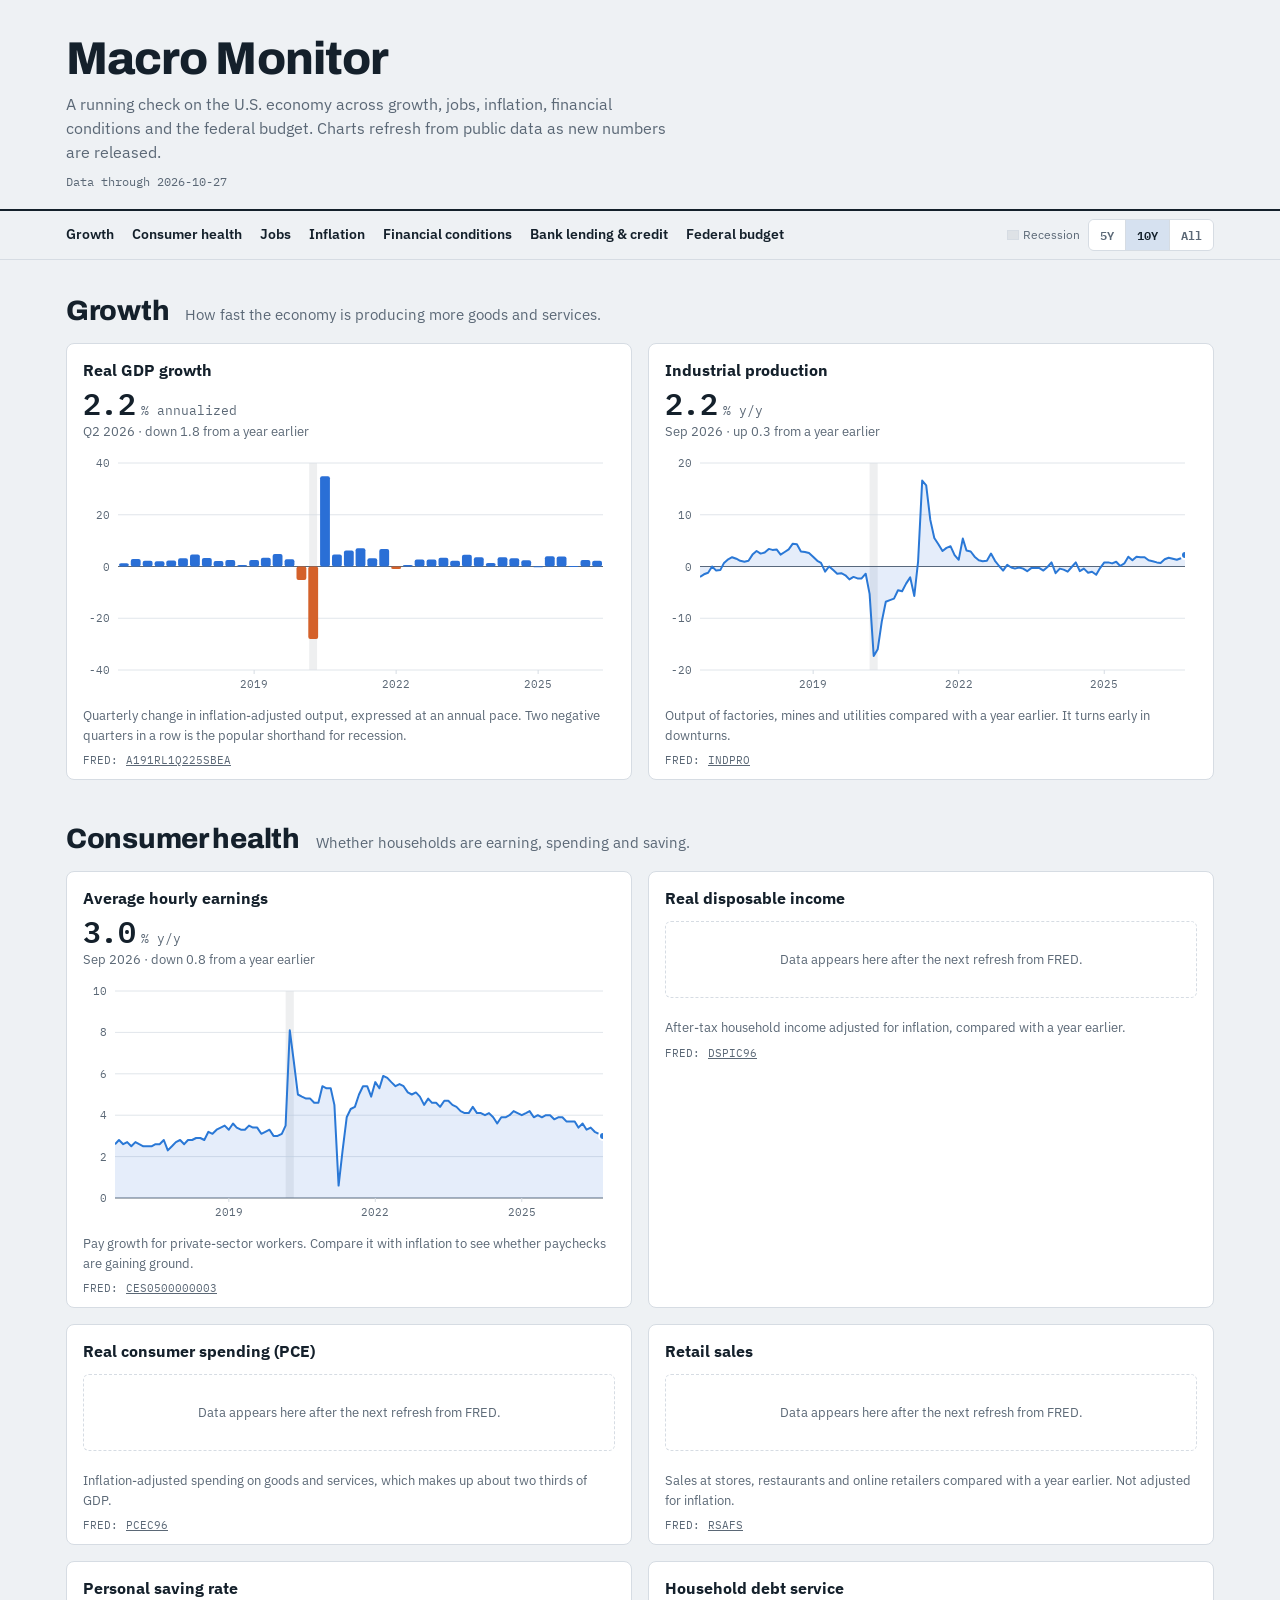
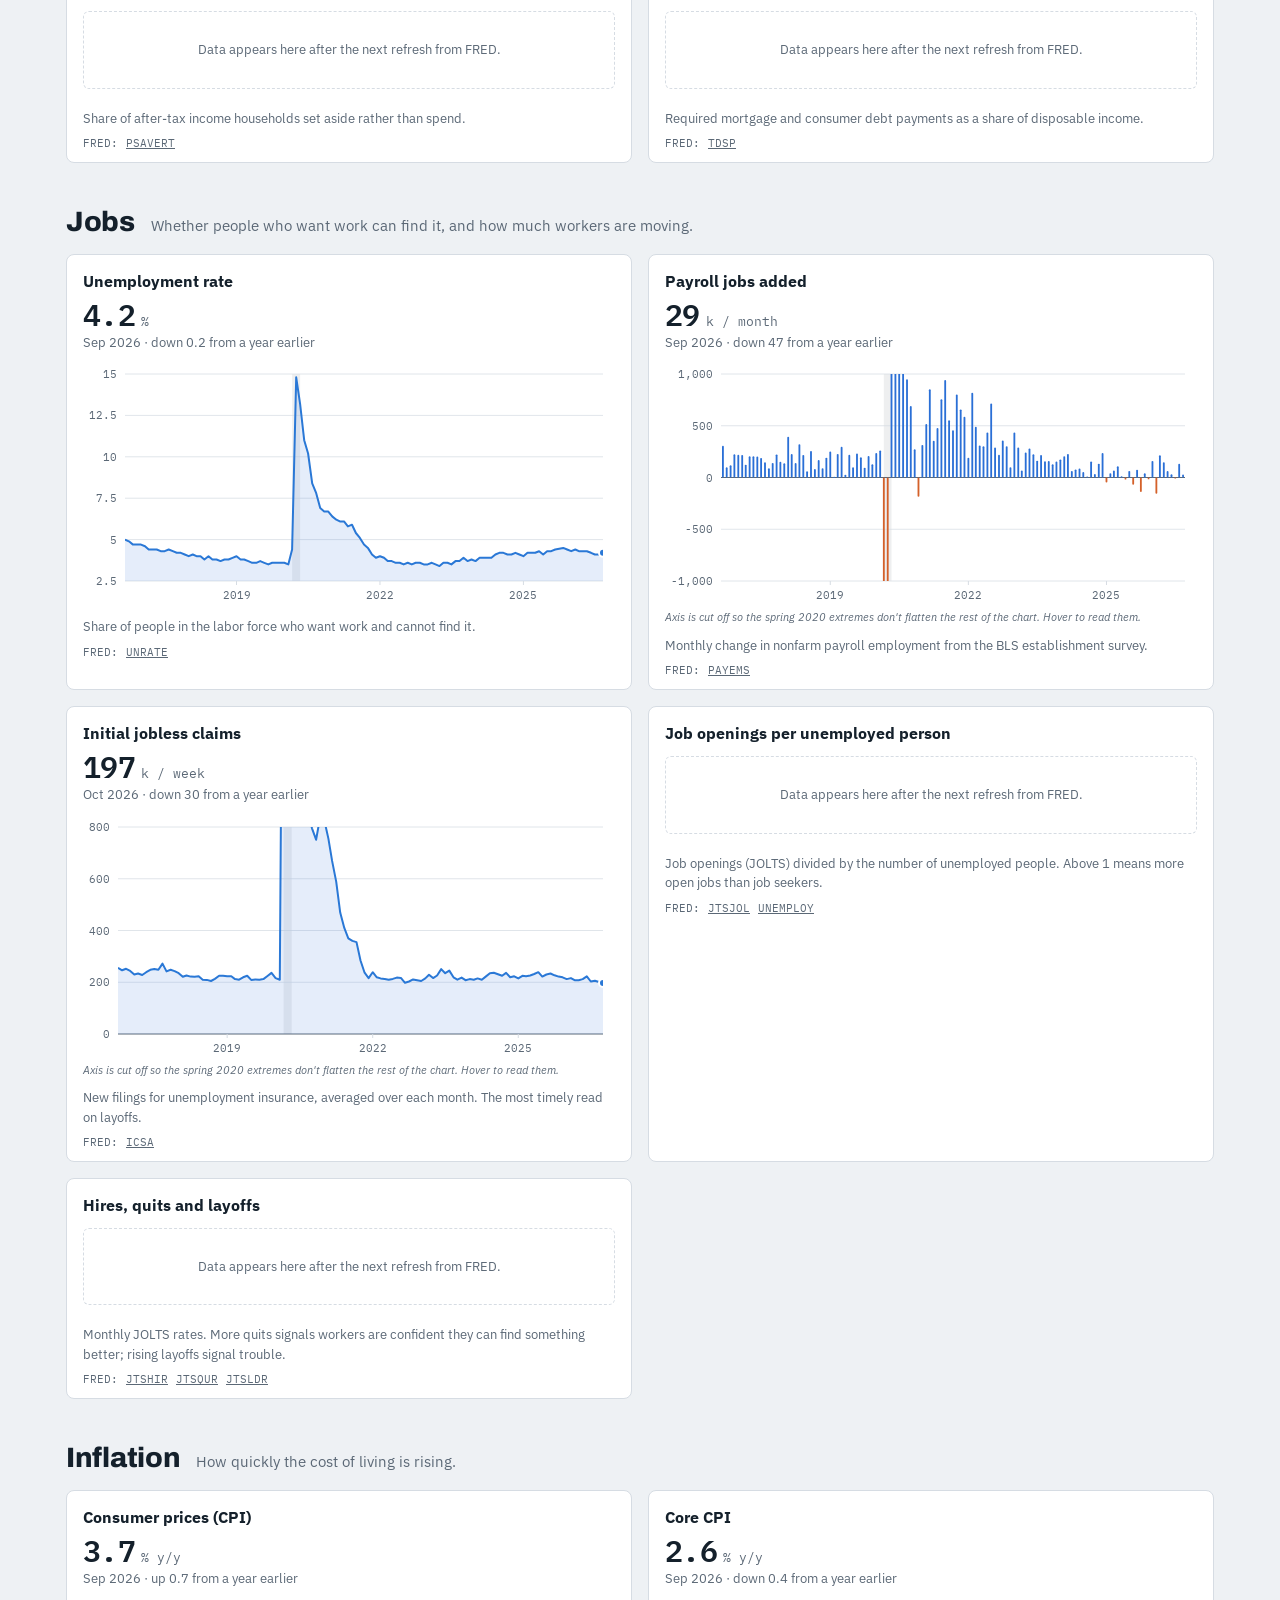
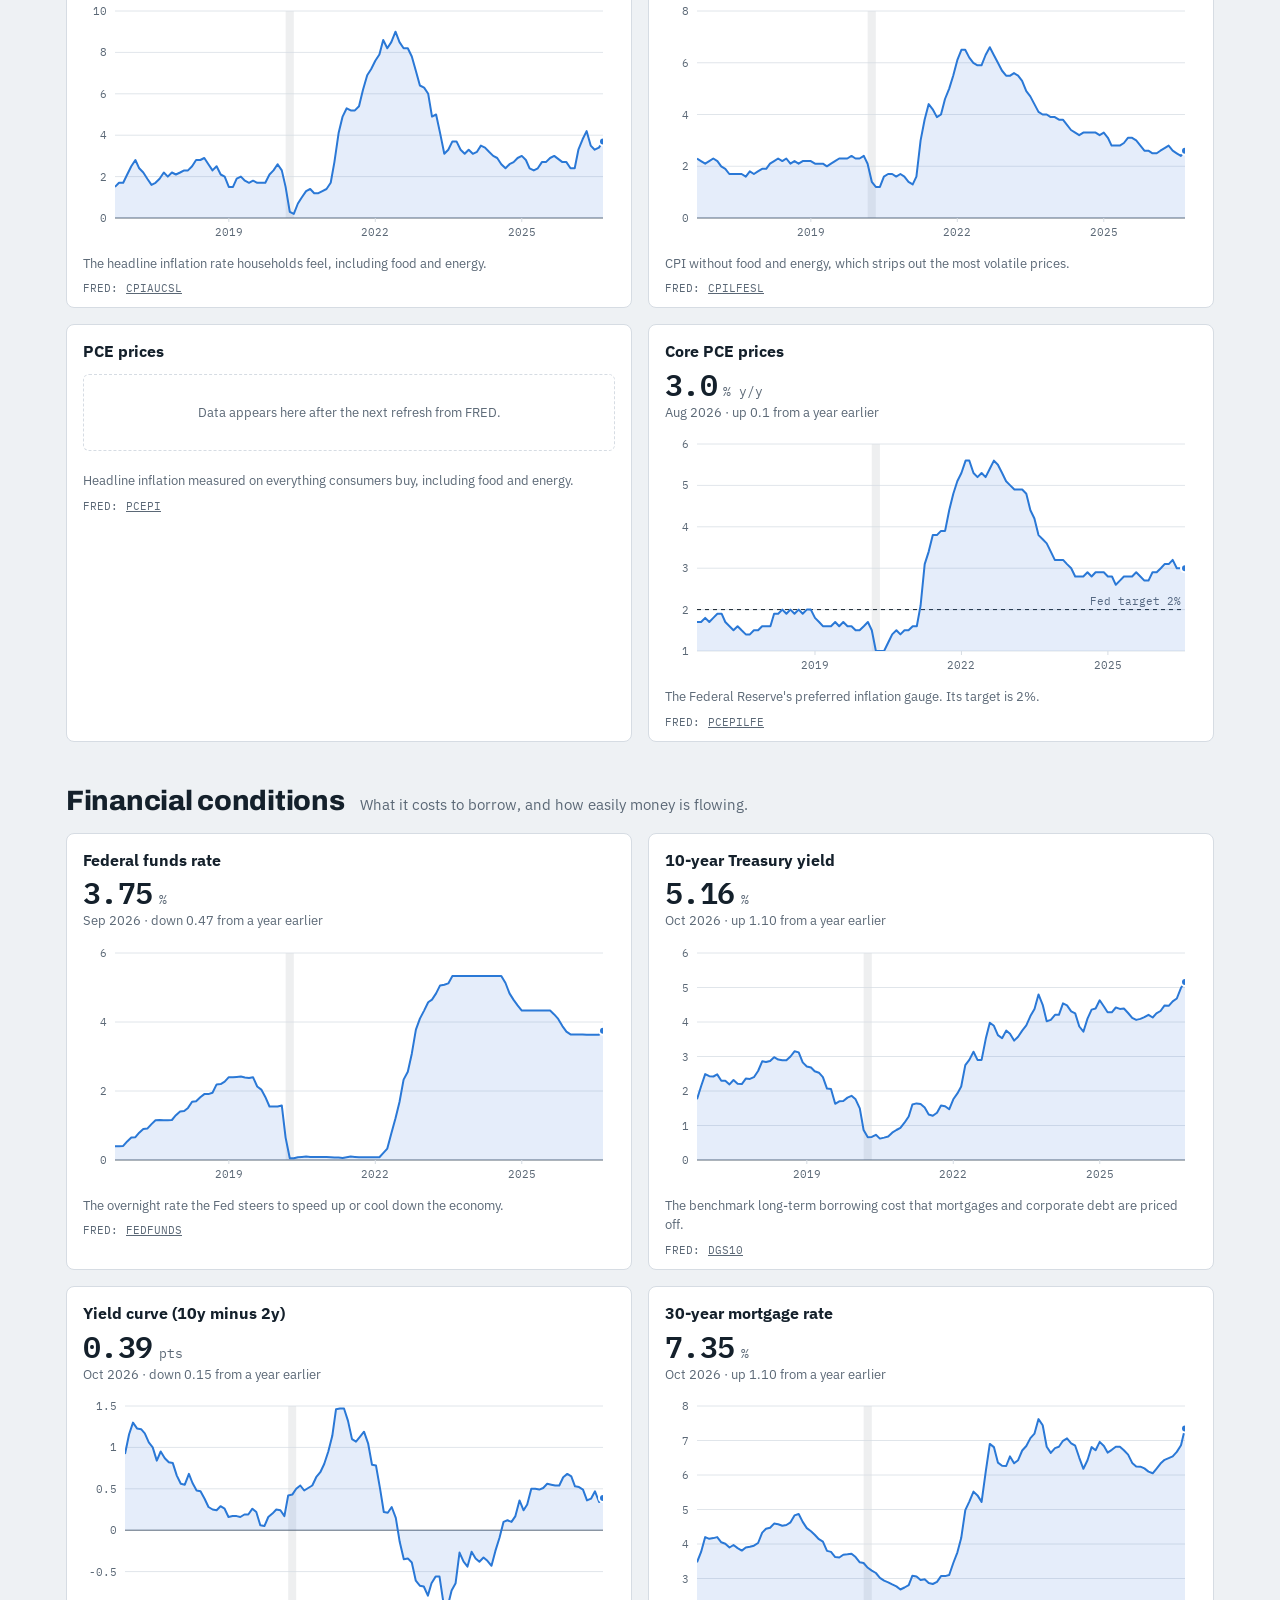
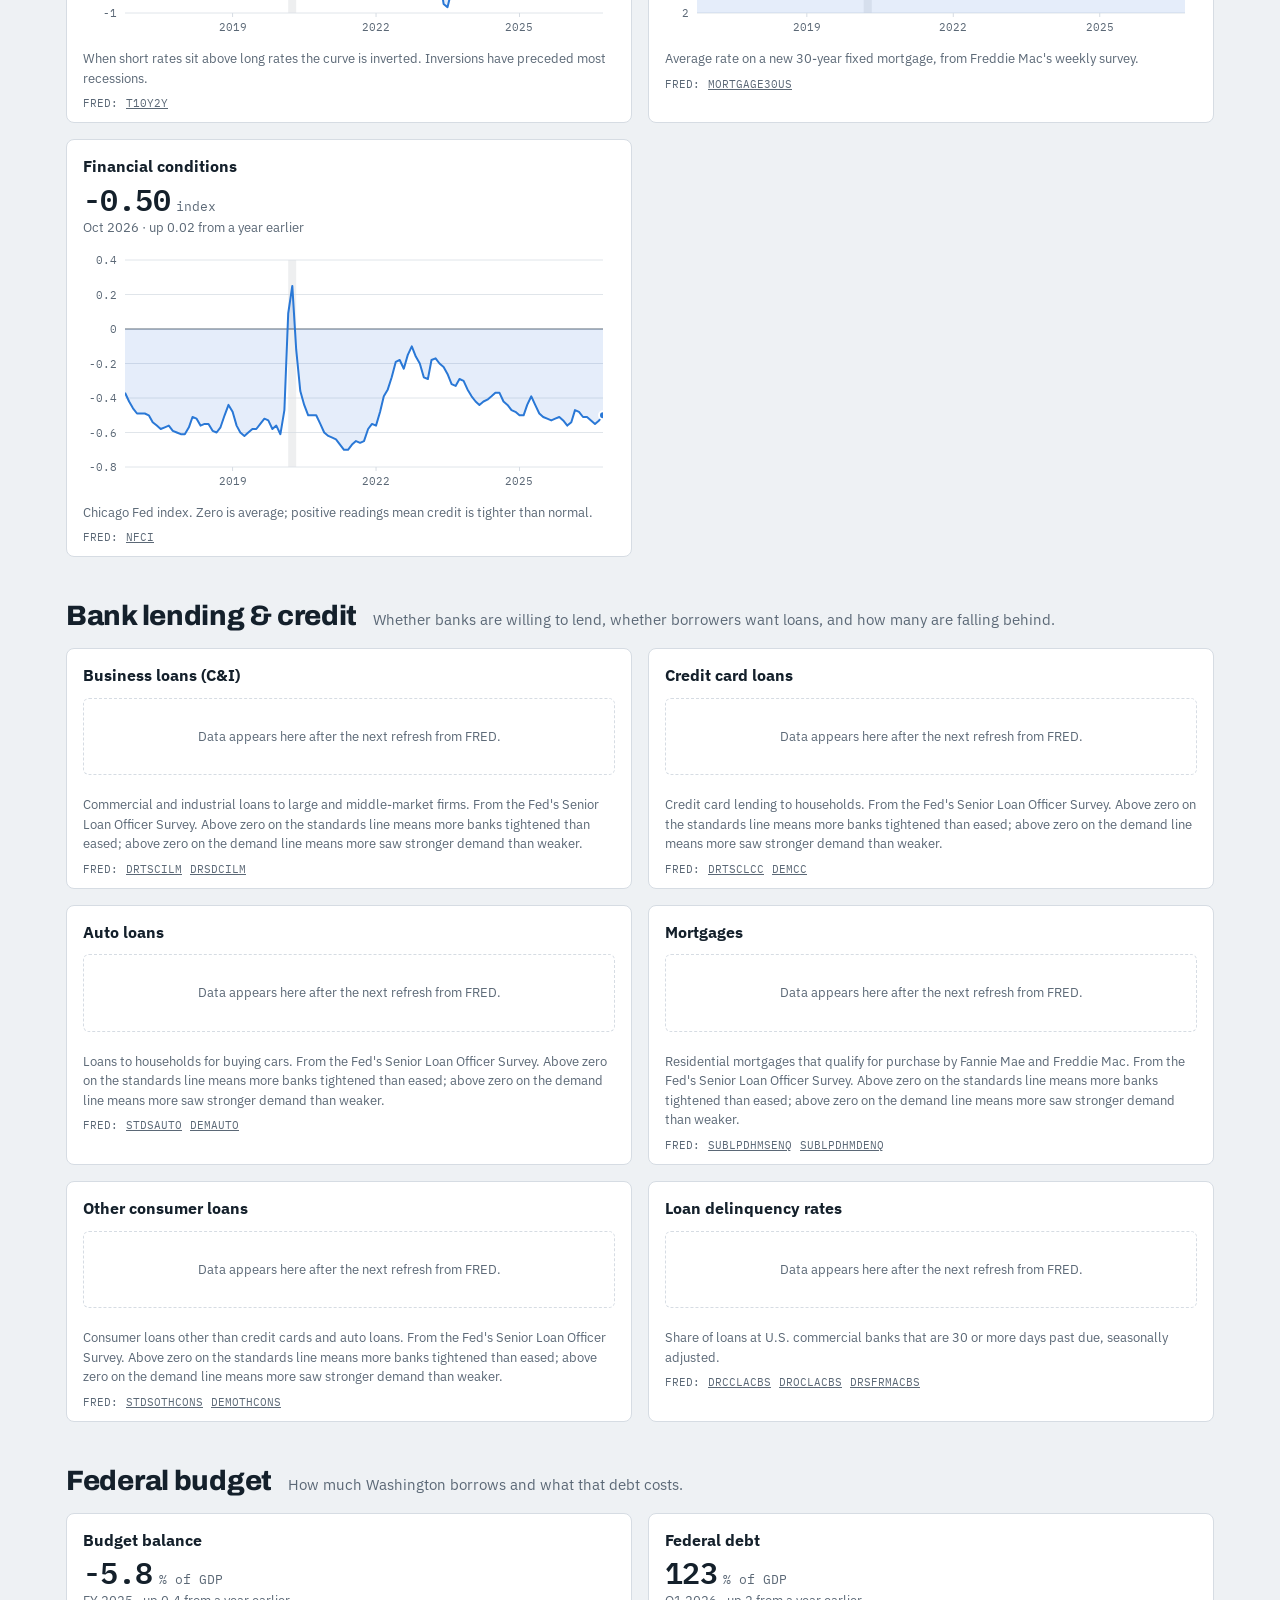
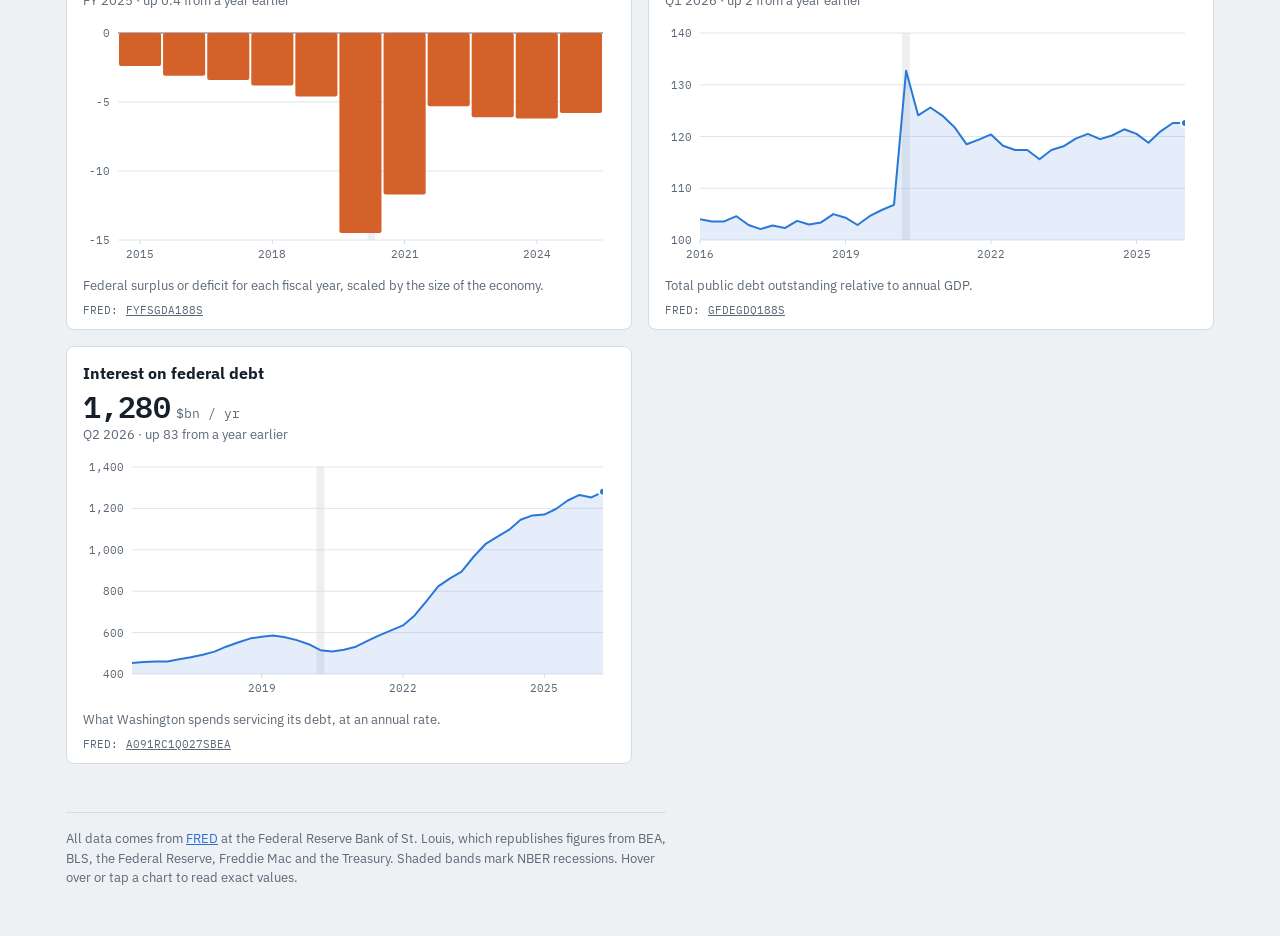
==== site/index.html @ 183d640d "Add Macro Monitor economic dashboard site Static one-page dashboard of FRED data in seven sections (" ====
<!doctype html>
<html lang="en">
<head>
<meta charset="utf-8">
<meta name="viewport" content="width=device-width, initial-scale=1, viewport-fit=cover">
<title>Macro Monitor</title>
<meta name="description" content="A running check on the U.S. economy, built on FRED data.">
<link rel="preconnect" href="https://fonts.googleapis.com"><link rel="preconnect" href="https://fonts.gstatic.com" crossorigin><link rel="stylesheet" href="https://fonts.googleapis.com/css2?family=Archivo:wght@600;800&family=IBM+Plex+Mono:wght@400;500;600&family=IBM+Plex+Sans:wght@400;600;700&display=swap">
<link rel="stylesheet" href="styles.css">
</head>
<body>
<header class="wrap mast">
  <h1>Macro Monitor</h1>
  <p>A running check on the U.S. economy across growth, jobs, inflation, financial conditions and the federal budget. Charts refresh from public data as new numbers are released.</p>
  <div class="updated" id="updated"></div>
</header>

<div class="bar">
  <div class="wrap">
    <nav id="sections-nav" aria-label="Sections"></nav>
    <div class="ranges">
      <span class="legend"><i></i>Recession</span>
      <span class="btns" role="group" aria-label="Time range">
        <button type="button" id="r5" data-range="5Y" aria-pressed="false">5Y</button>
        <button type="button" id="r10" data-range="10Y" aria-pressed="true">10Y</button>
        <button type="button" id="rall" data-range="All" aria-pressed="false">All</button>
      </span>
    </div>
  </div>
</div>

<main class="wrap" id="main"></main>

<footer class="wrap">
  <p class="note">All data comes from <a href="https://fred.stlouisfed.org" target="_blank" rel="noopener">FRED</a> at the Federal Reserve Bank of St. Louis, which republishes figures from BEA, BLS, the Federal Reserve, Freddie Mac and the Treasury. Shaded bands mark NBER recessions. Hover over or tap a chart to read exact values.</p>
</footer>
<script src="data/series.js"></script>
<script src="app.js"></script>
</body>
</html>
---- site/styles.css ----
/* Layout: one scrolling page. A sticky bar jumps between sections;
   each section is a heading plus a two-column grid of chart cards (one column on phones). */
:root {
  --bg: #eef1f4;
  --surface: #ffffff;
  --ink: #14202b;
  --muted: #5b6876;
  --line: #d6dce3;
  --accent: #2a6fd6;
  --accent-soft: rgba(42, 111, 214, 0.12);
  --neg: #d4612a;
  --s1: #2a78d6;
  --s2: #eb6834;
  --s3: #1baf7a;
  --band: rgba(20, 32, 43, 0.07);
  --good: #1d7f48;
  --watch: #a86a12;
  --concern: #c03a3a;
  --good-bg: rgba(29, 127, 72, 0.12);
  --watch-bg: rgba(168, 106, 18, 0.14);
  --concern-bg: rgba(192, 58, 58, 0.12);
  --display: "Archivo", "Helvetica Neue", Arial, sans-serif;
  --body: "IBM Plex Sans", "Segoe UI", Roboto, sans-serif;
  --mono: "IBM Plex Mono", ui-monospace, Menlo, monospace;
}
@media (prefers-color-scheme: dark) {
  :root:not([data-theme="light"]) {
    --bg: #0e141a; --surface: #161f28; --ink: #e5eaef; --muted: #93a0ae; --line: #283441;
    --accent: #5b98f2; --accent-soft: rgba(91, 152, 242, 0.16); --neg: #e5793f; --s1: #3987e5; --s2: #d95926; --s3: #199e70; --band: rgba(229, 234, 239, 0.07);
    --good: #4cc27f; --watch: #e0a347; --concern: #ef6b6b;
    --good-bg: rgba(76, 194, 127, 0.14); --watch-bg: rgba(224, 163, 71, 0.15); --concern-bg: rgba(239, 107, 107, 0.15);
    color-scheme: dark;
  }
}
:root[data-theme="dark"] {
  --bg: #0e141a; --surface: #161f28; --ink: #e5eaef; --muted: #93a0ae; --line: #283441;
  --accent: #5b98f2; --accent-soft: rgba(91, 152, 242, 0.16); --neg: #e5793f; --s1: #3987e5; --s2: #d95926; --s3: #199e70; --band: rgba(229, 234, 239, 0.07);
  --good: #4cc27f; --watch: #e0a347; --concern: #ef6b6b;
  --good-bg: rgba(76, 194, 127, 0.14); --watch-bg: rgba(224, 163, 71, 0.15); --concern-bg: rgba(239, 107, 107, 0.15);
  color-scheme: dark;
}

* { box-sizing: border-box; }
html { scroll-padding-top: 72px; }
body { margin: 0; background: var(--bg); color: var(--ink); font: 15px/1.5 var(--body); }
body::before { content: ""; position: fixed; inset: 0 0 auto; height: env(safe-area-inset-top, 0px); z-index: 10; background: var(--bg); }
.wrap {
  max-width: 1180px; margin: 0 auto;
  padding-left: max(16px, env(safe-area-inset-left, 0px));
  padding-right: max(16px, env(safe-area-inset-right, 0px));
}

/* Masthead */
.mast { padding-block: 36px 20px; }
.mast h1 { font: 800 clamp(30px, 5vw, 46px)/1 var(--display); letter-spacing: -0.02em; margin: 0; }
.mast p { margin: 10px 0 0; color: var(--muted); max-width: 62ch; font-size: 16px; }
.updated { font: 12px var(--mono); color: var(--muted); margin-top: 10px; }

/* Sticky section bar */
.bar {
  position: sticky; top: env(safe-area-inset-top, 0px); z-index: 5;
  background: var(--bg); border-top: 2px solid var(--ink); border-bottom: 1px solid var(--line);
}
.bar .wrap { display: flex; justify-content: space-between; align-items: center; gap: 8px 16px; flex-wrap: wrap; padding-block: 8px; }
.bar nav { display: flex; flex-wrap: wrap; gap: 4px 18px; min-width: 0; }
@media (max-width: 600px) {
  .bar nav { flex-wrap: nowrap; overflow-x: auto; width: 100%; scrollbar-width: none; }
  .bar nav a { white-space: nowrap; }
}
.bar nav a { color: var(--ink); text-decoration: none; font-weight: 600; font-size: 14px; padding: 4px 0; border-bottom: 2px solid transparent; }
.bar nav a:hover { border-bottom-color: var(--accent); }
.ranges { display: inline-flex; align-items: center; gap: 8px; font-size: 12px; color: var(--muted); }
.ranges .btns { display: inline-flex; border: 1px solid var(--line); border-radius: 6px; overflow: hidden; }
.ranges button { font: 600 12px var(--mono); background: var(--surface); color: var(--muted); border: 0; padding: 5px 11px; cursor: pointer; }
.ranges button + button { border-left: 1px solid var(--line); }
.ranges button[aria-pressed="true"] { background: var(--accent-soft); color: var(--ink); }
a:focus-visible, button:focus-visible { outline: 2px solid var(--accent); outline-offset: 2px; }

/* Sections */
.sec { padding-block: 36px 8px; }
.sec-head { display: flex; flex-wrap: wrap; align-items: baseline; gap: 4px 16px; margin-bottom: 16px; }
.sec-head h2 { font: 800 28px/1.1 var(--display); letter-spacing: -0.01em; margin: 0; }
.sec-head p { margin: 0; color: var(--muted); }
.cards { display: grid; grid-template-columns: repeat(2, minmax(0, 1fr)); gap: 16px; }
@media (max-width: 760px) { .cards { grid-template-columns: minmax(0, 1fr); } }
.card { background: var(--surface); border: 1px solid var(--line); border-radius: 8px; padding: 16px 16px 12px; min-width: 0; display: flex; flex-direction: column; gap: 2px; }
.card-head { display: flex; justify-content: space-between; align-items: baseline; gap: 12px; }
.card h3 { margin: 0; font: 700 16px/1.3 var(--body); }
.card-head a { font: 11px var(--mono); color: var(--muted); text-decoration: none; }
.card-head a:hover { color: var(--accent); text-decoration: underline; }
.reading { display: flex; align-items: baseline; gap: 6px; margin-top: 4px; }
.reading .val { font: 600 30px/1.1 var(--mono); font-variant-numeric: tabular-nums; letter-spacing: -0.02em; }
.reading .unit { font: 13px var(--mono); color: var(--muted); }
.meta { font-size: 13px; color: var(--muted); margin-bottom: 8px; }
.cut { font-size: 11px; color: var(--muted); font-style: italic; margin-top: 2px; }
.multi { list-style: none; margin: 6px 0 0; padding: 0; display: grid; gap: 3px; }
.multi li { display: grid; grid-template-columns: 12px minmax(0, 1fr) auto auto; align-items: baseline; gap: 8px; font-size: 13px; }
.multi i { width: 12px; height: 3px; border-radius: 2px; align-self: center; }
.multi .num { font: 600 16px var(--mono); font-variant-numeric: tabular-nums; text-align: right; }
.multi .when { font: 11px var(--mono); color: var(--muted); min-width: 64px; text-align: right; }
.empty { margin: 10px 0; padding: 28px 12px; text-align: center; font-size: 13px; color: var(--muted); border: 1px dashed var(--line); border-radius: 6px; }
.srcs { margin-top: 6px; font: 11px var(--mono); color: var(--muted); display: flex; flex-wrap: wrap; gap: 4px 8px; }
.srcs a { color: var(--muted); }
.srcs a:hover { color: var(--accent); }
.blurb { margin: 8px 0 0; font-size: 13px; color: var(--muted); }

.chart { position: relative; }
.chart svg { display: block; width: 100%; height: auto; }
.chart text { fill: var(--muted); font: 11px var(--mono); }
.tip {
  position: absolute; pointer-events: none; background: var(--ink); color: var(--bg);
  font: 12px var(--mono); padding: 5px 8px; border-radius: 4px; white-space: pre; transform: translate(-50%, -115%); line-height: 1.45;
}
.legend i { display: inline-block; width: 12px; height: 10px; background: var(--band); border: 1px solid var(--line); vertical-align: -1px; margin-right: 4px; }

.note { margin: 40px 0 48px; padding-top: 16px; border-top: 1px solid var(--line); font-size: 13px; color: var(--muted); max-width: 75ch; }
.note a { color: var(--accent); }
@media (prefers-reduced-motion: reduce) { html { scroll-behavior: auto; } }
@media (prefers-reduced-motion: no-preference) { html { scroll-behavior: smooth; } }
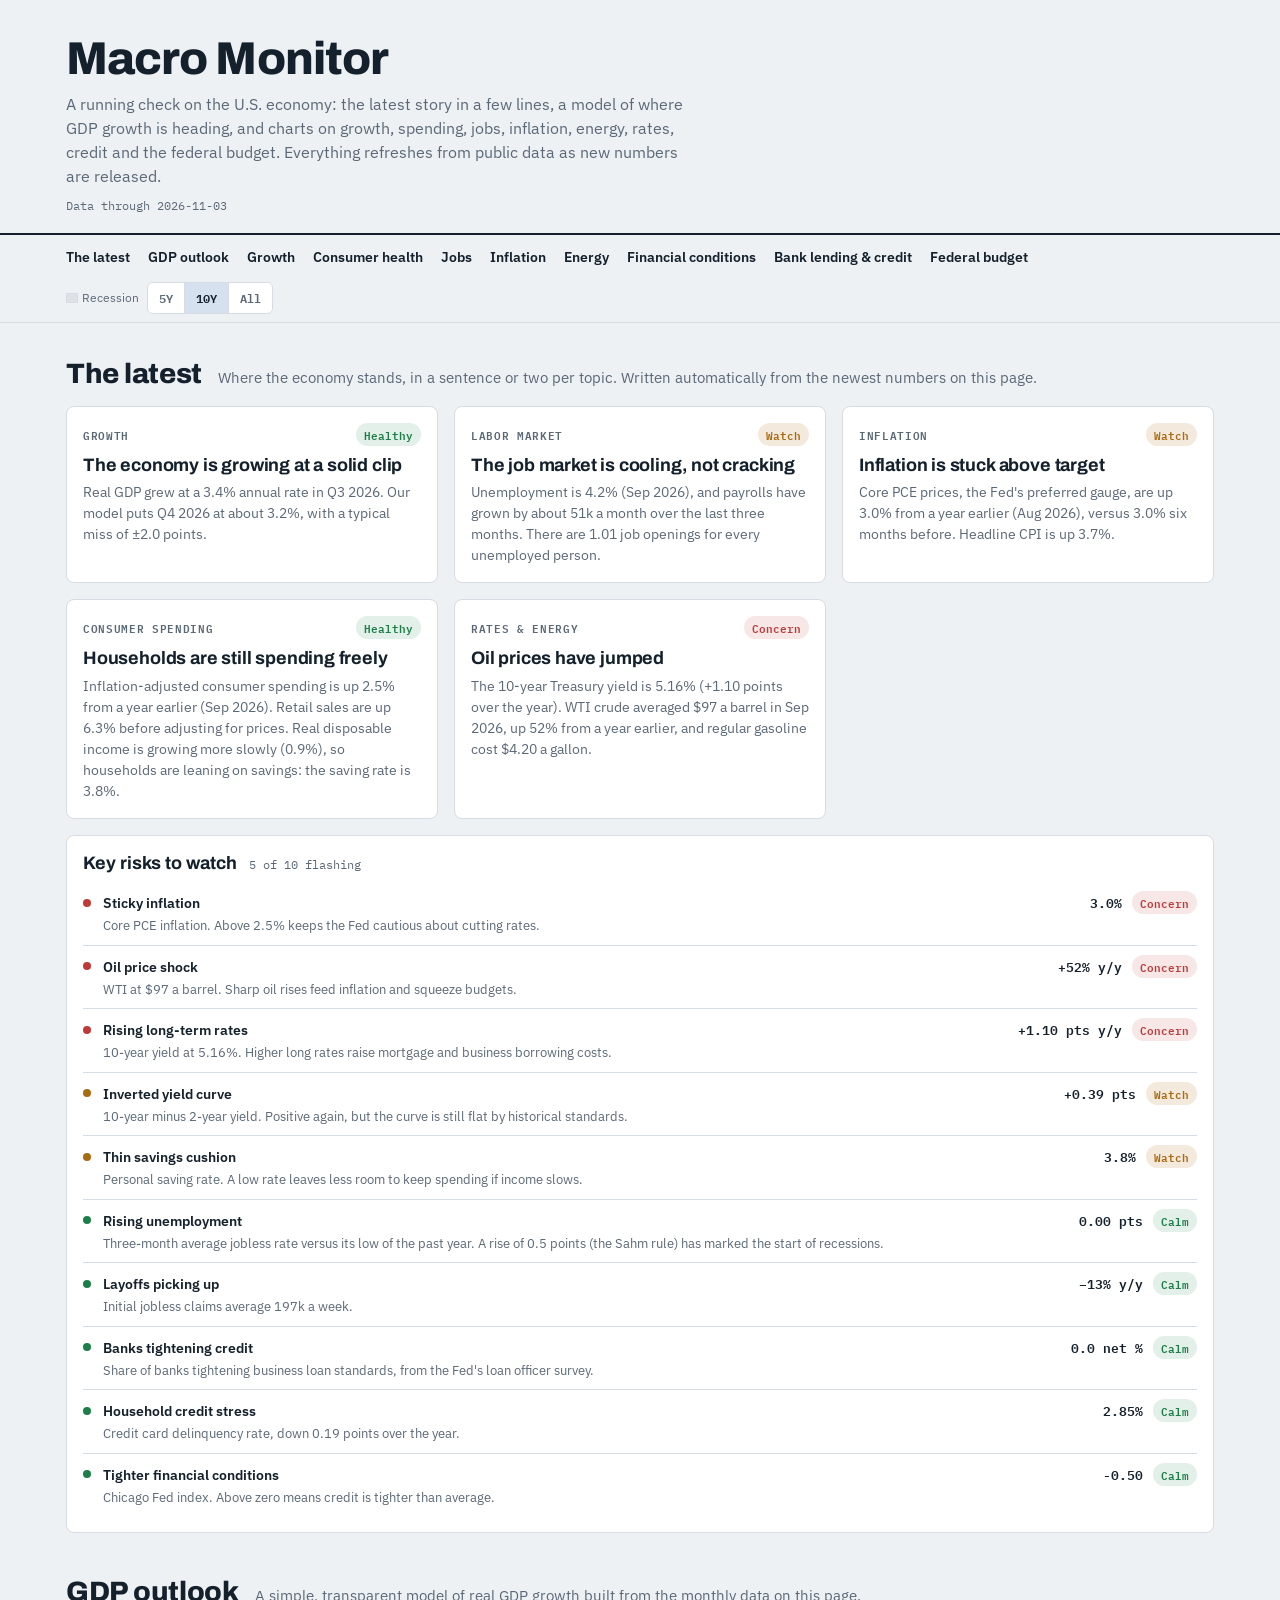
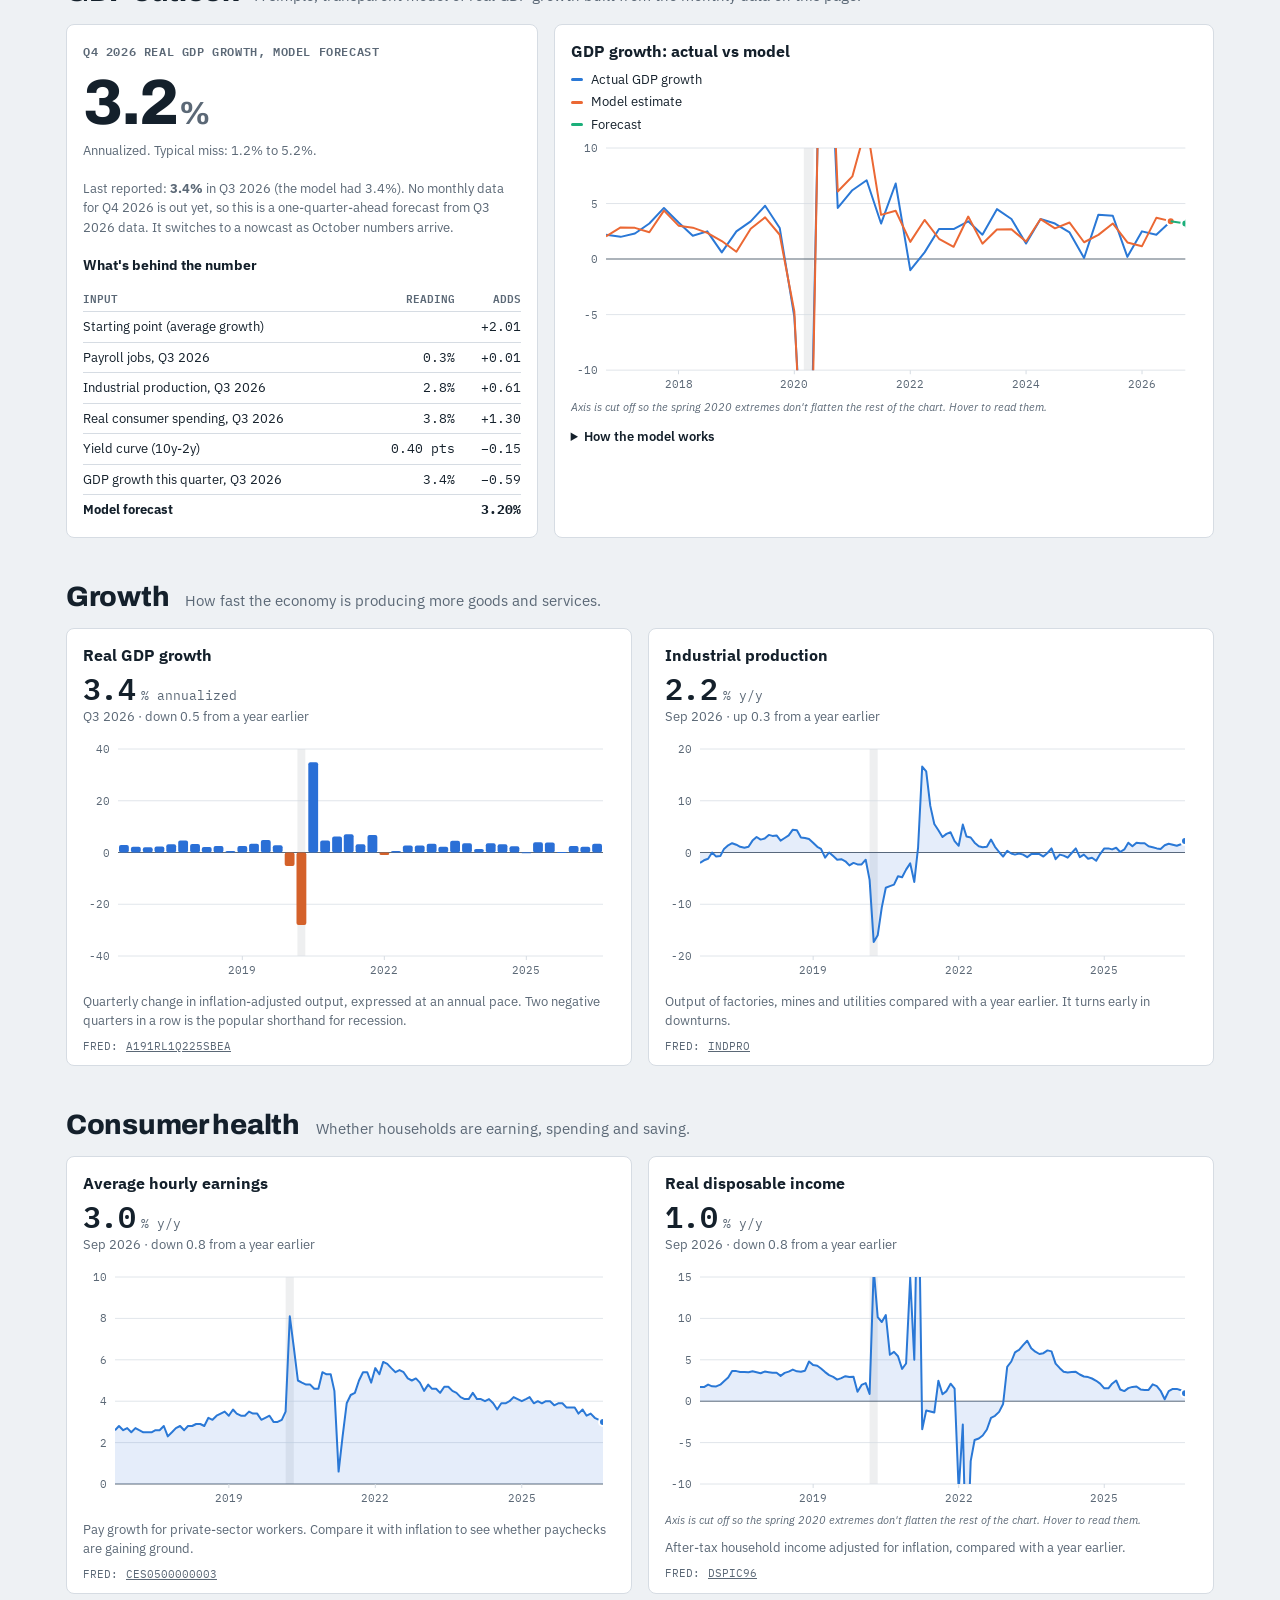
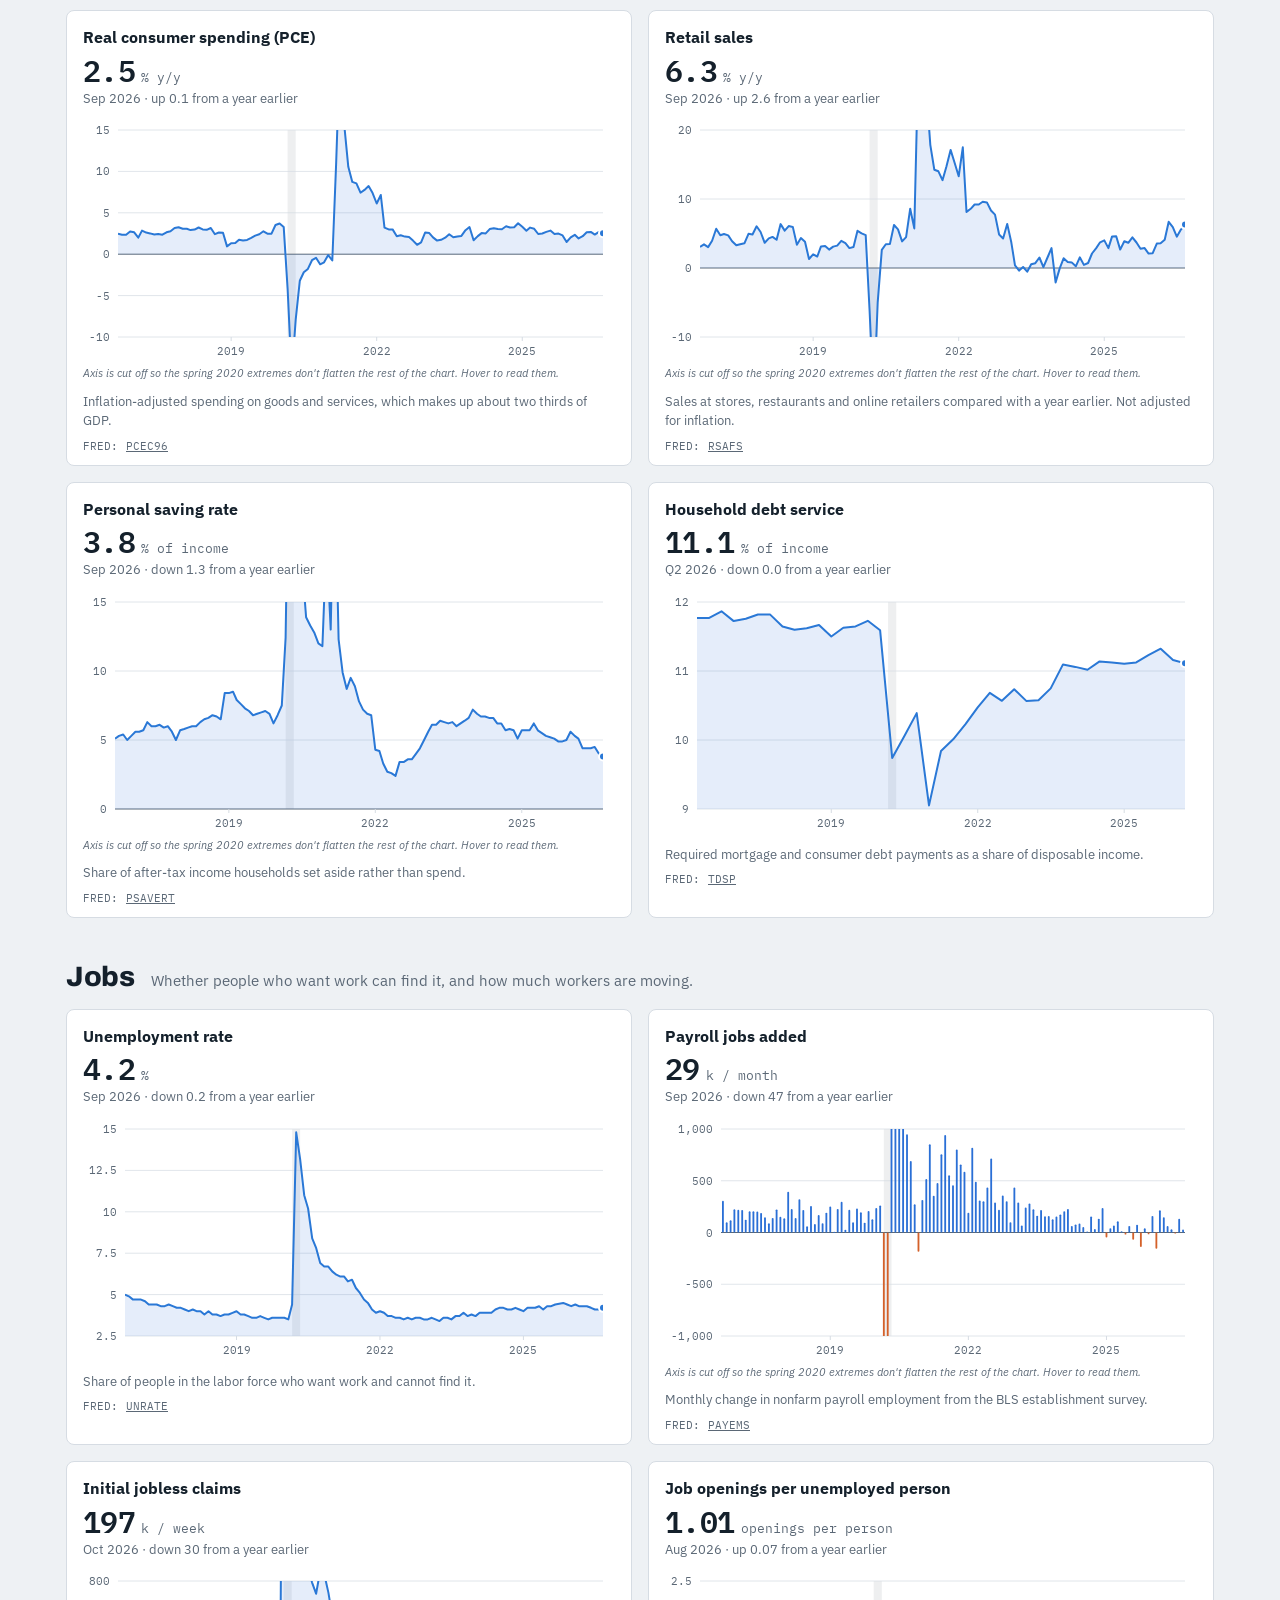
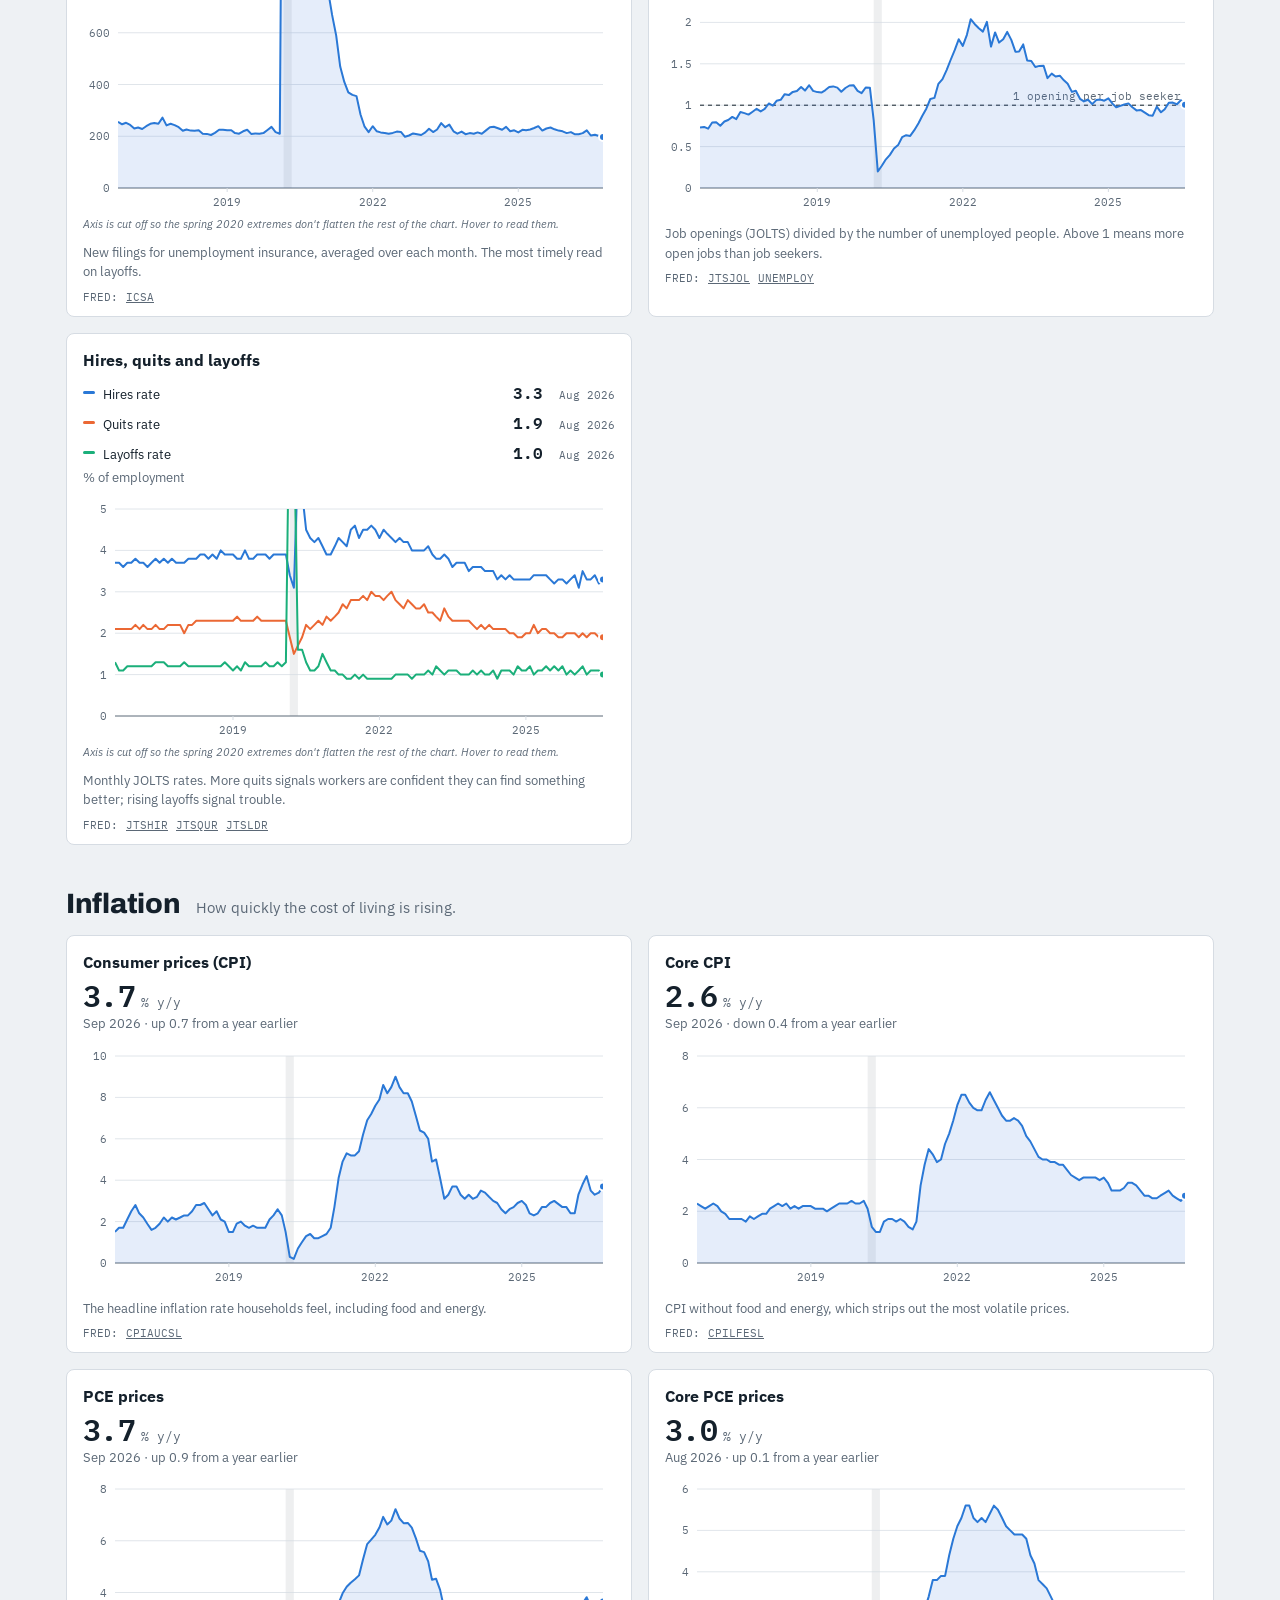
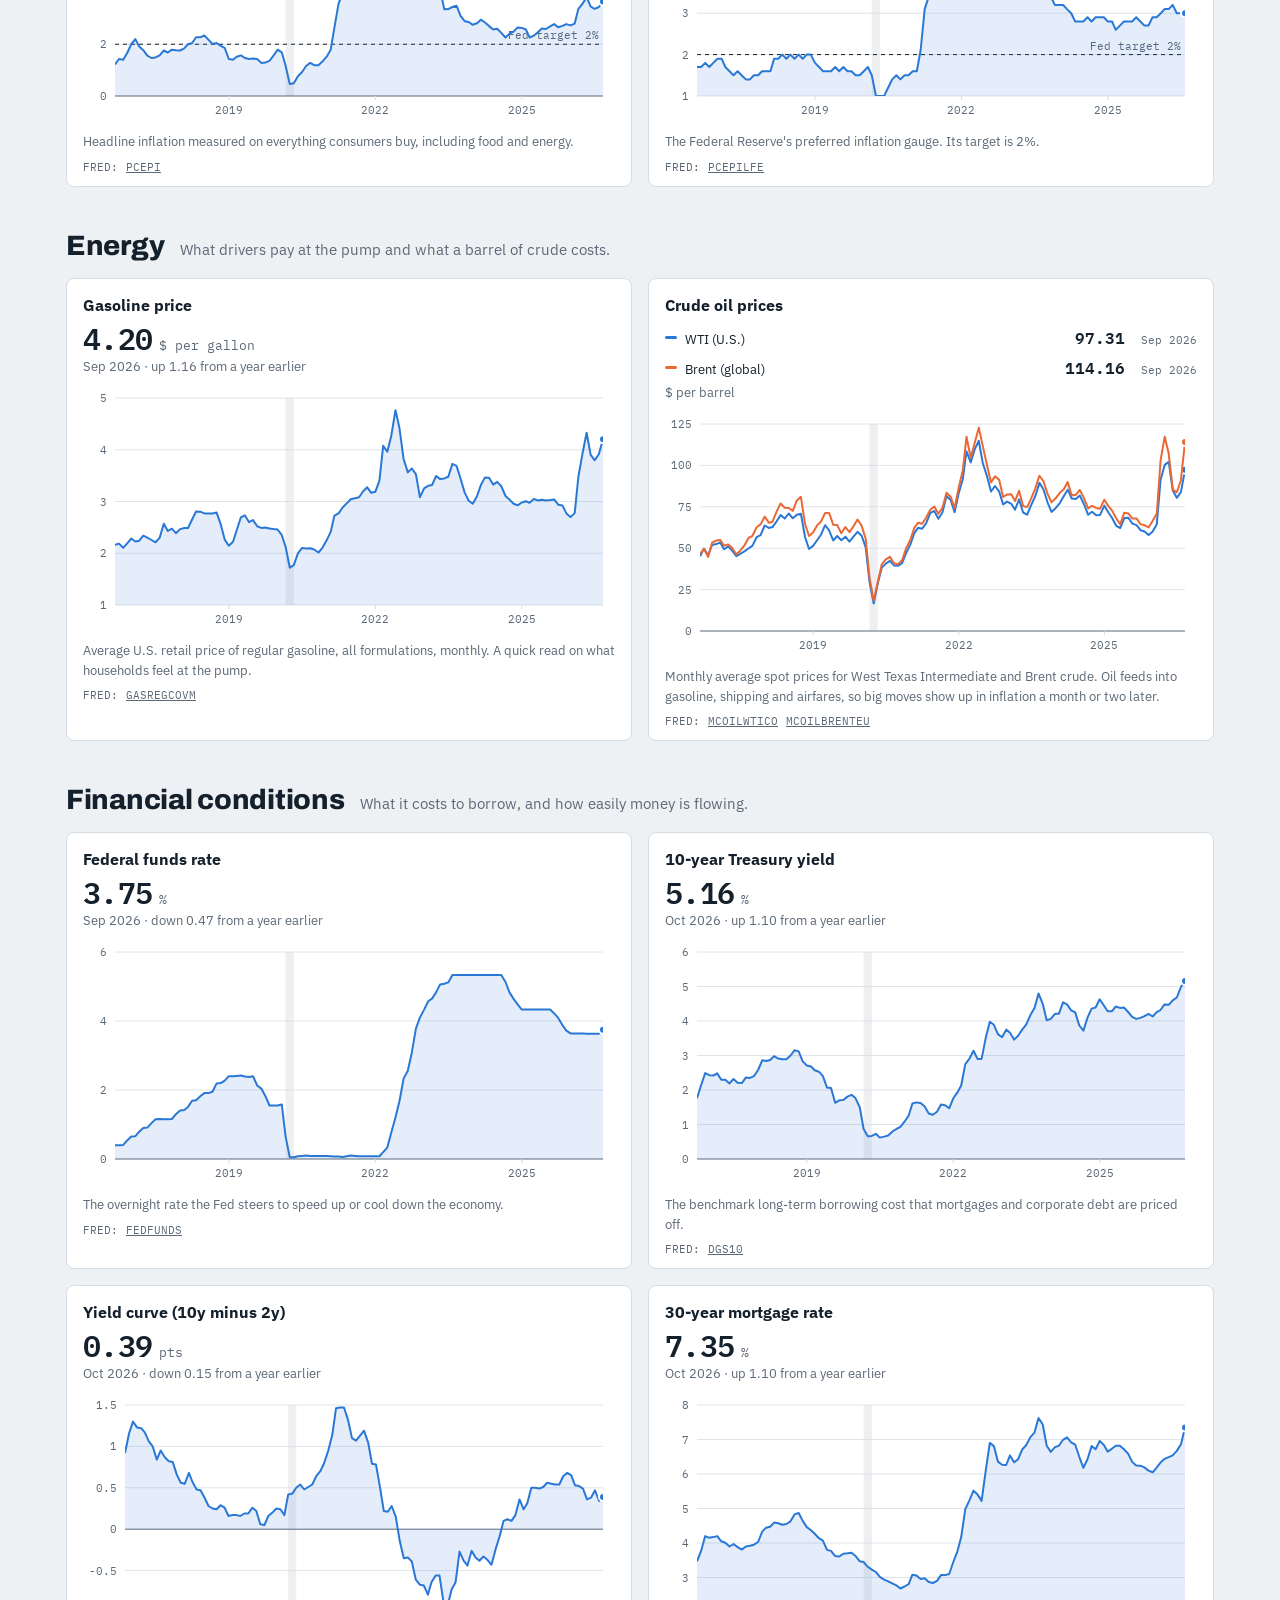
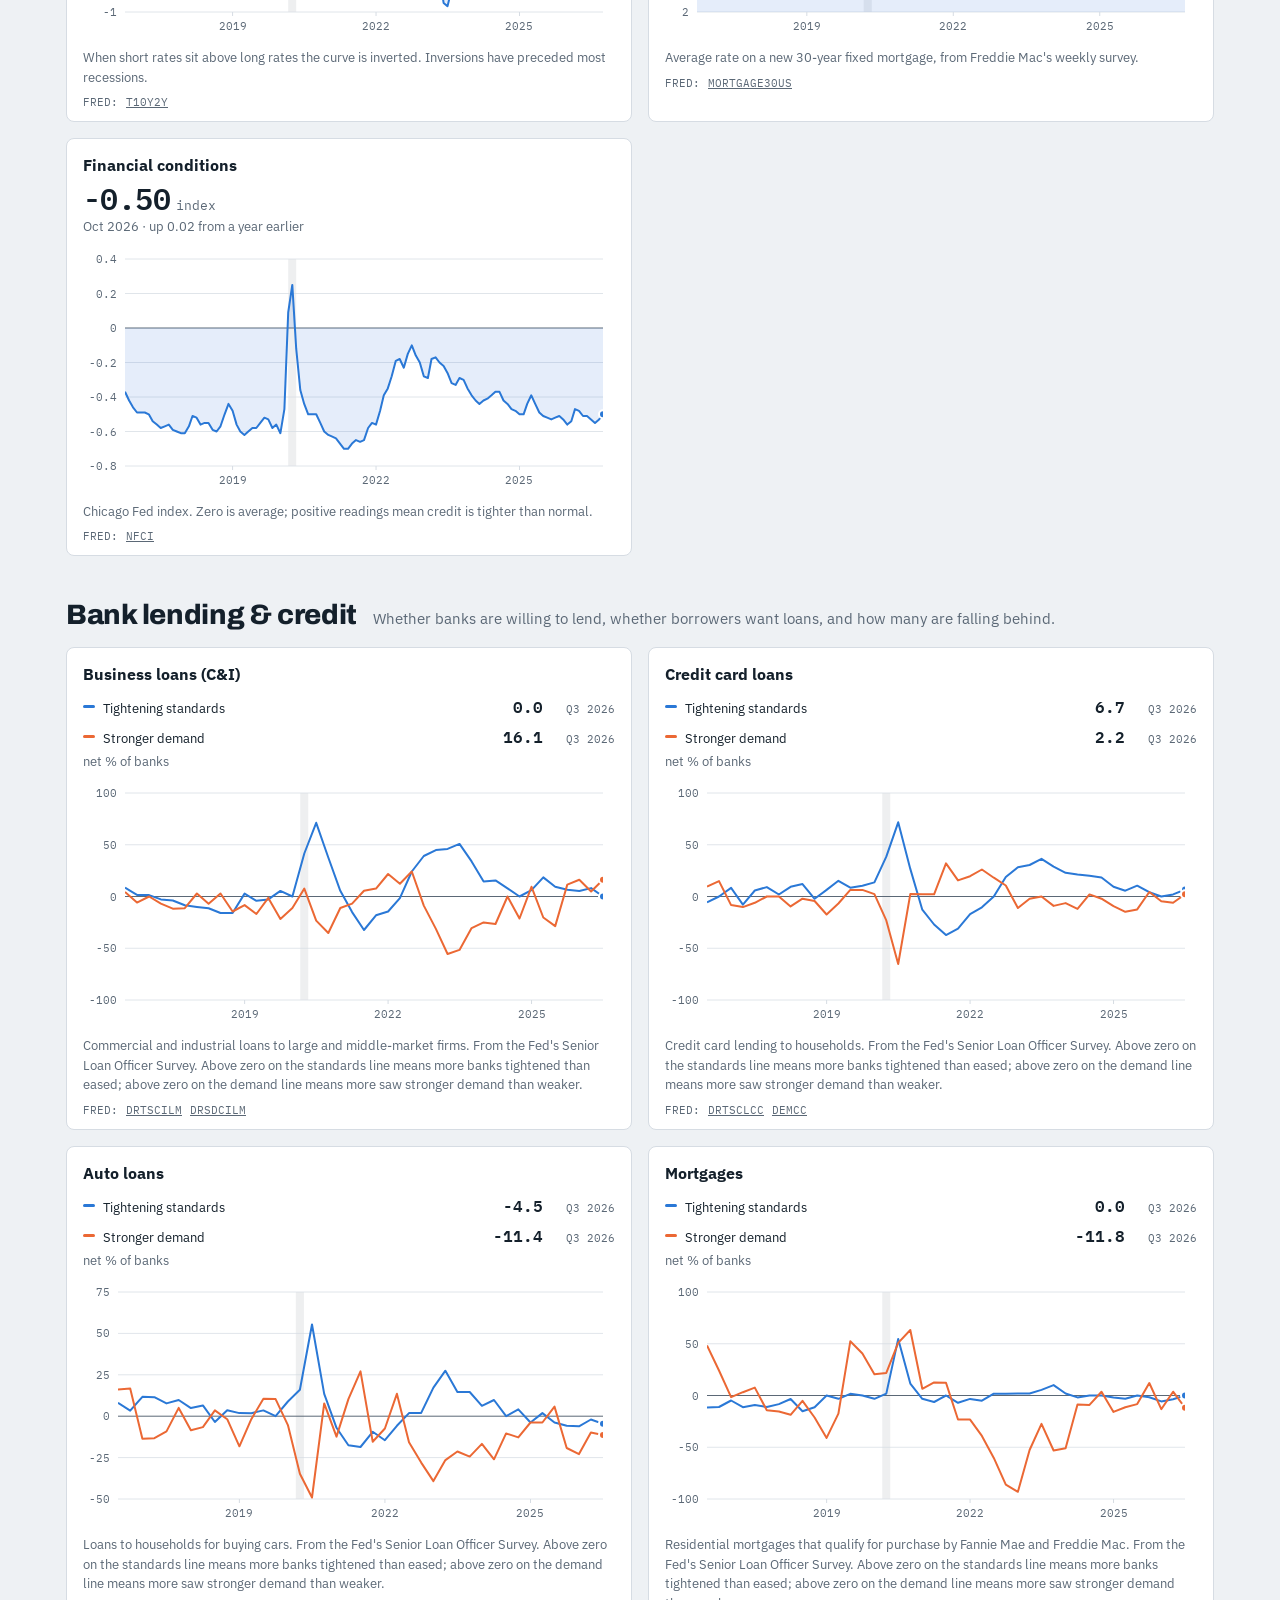
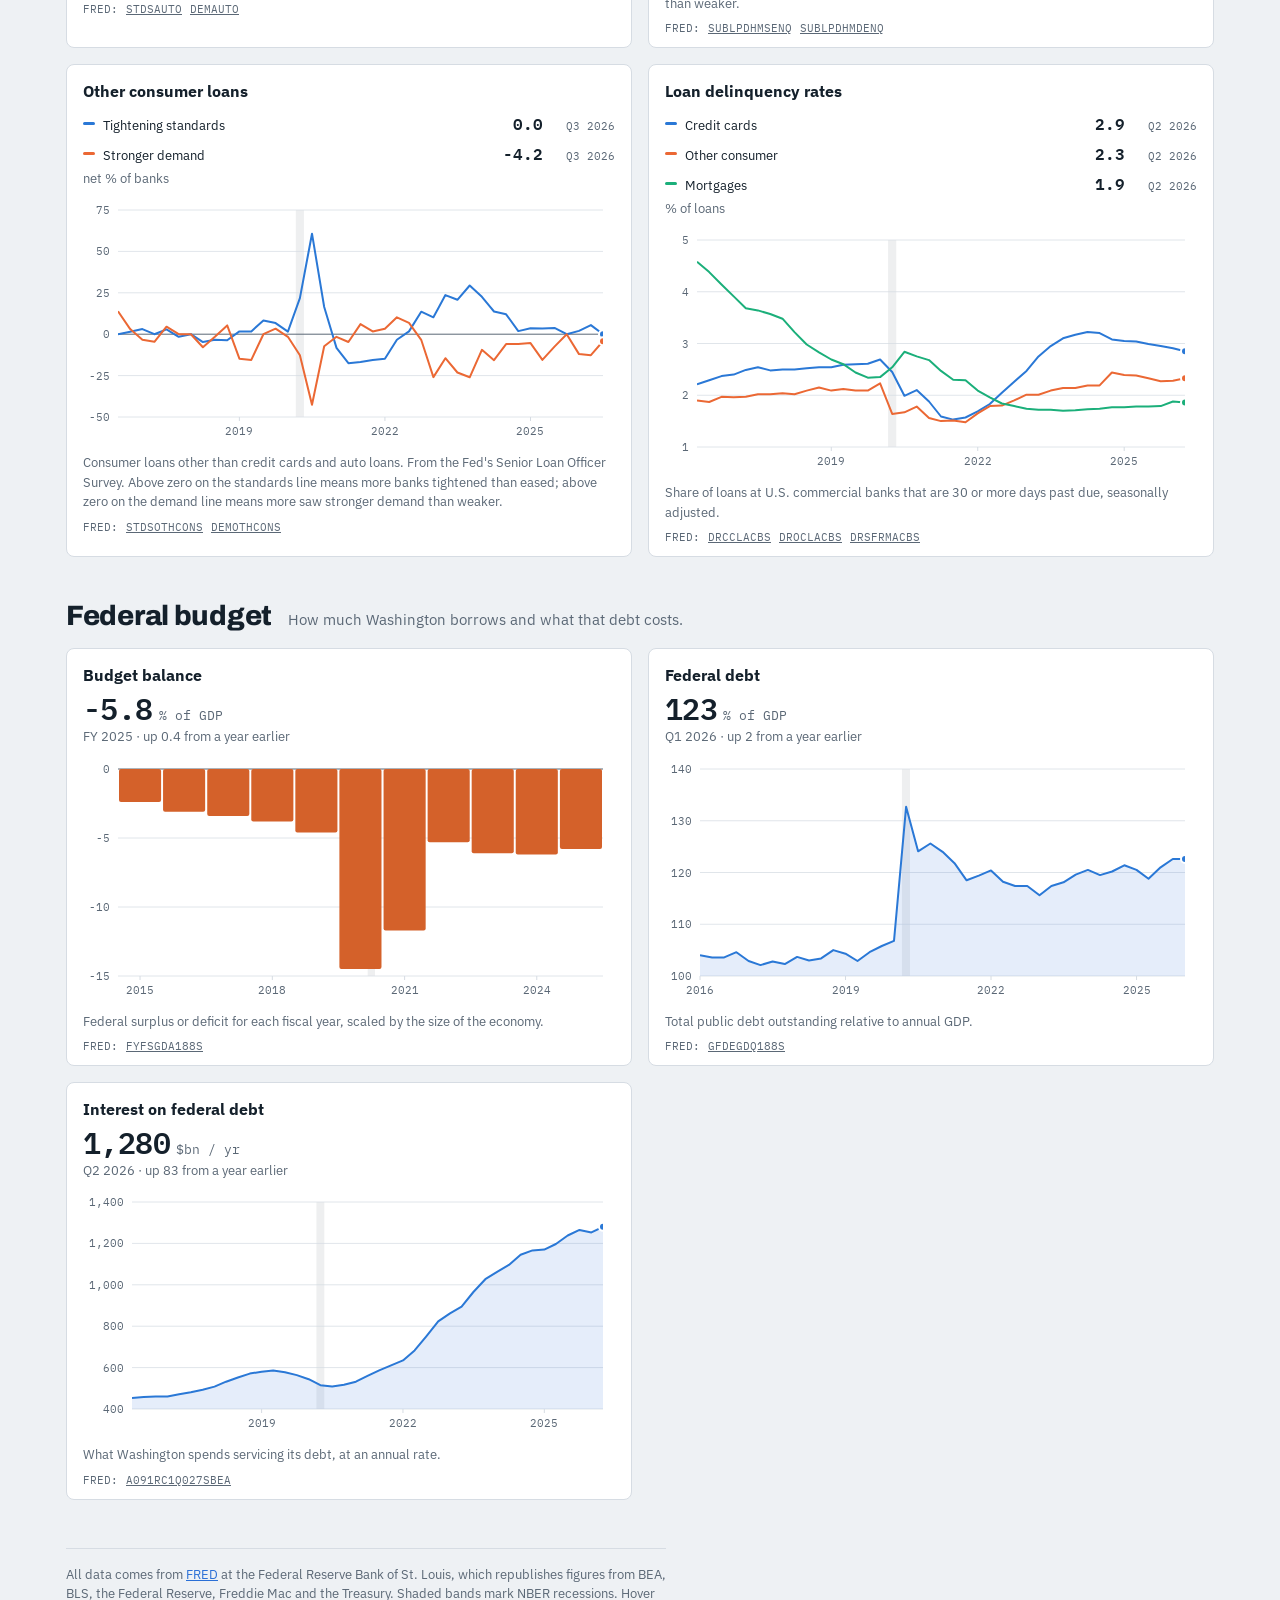
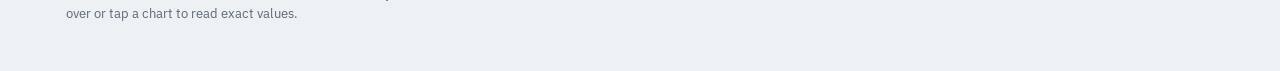
==== commit 3744af3e: "Add The latest narrative, GDP outlook model and Energy section - The latest: auto-written punchlines" ====
--- a/site/index.html
+++ b/site/index.html
@@ -11,7 +11,7 @@
 <body>
 <header class="wrap mast">
   <h1>Macro Monitor</h1>
-  <p>A running check on the U.S. economy across growth, jobs, inflation, financial conditions and the federal budget. Charts refresh from public data as new numbers are released.</p>
+  <p>A running check on the U.S. economy: the latest story in a few lines, a model of where GDP growth is heading, and charts on growth, spending, jobs, inflation, energy, rates, credit and the federal budget. Everything refreshes from public data as new numbers are released.</p>
   <div class="updated" id="updated"></div>
 </header>
 
--- a/site/styles.css
+++ b/site/styles.css
@@ -117,3 +117,46 @@
 .note a { color: var(--accent); }
 @media (prefers-reduced-motion: reduce) { html { scroll-behavior: auto; } }
 @media (prefers-reduced-motion: no-preference) { html { scroll-behavior: smooth; } }
+
+/* The latest: punchlines and risks */
+.punches { display: grid; grid-template-columns: repeat(3, minmax(0, 1fr)); gap: 16px; }
+@media (max-width: 980px) { .punches { grid-template-columns: repeat(2, minmax(0, 1fr)); } }
+@media (max-width: 640px) { .punches { grid-template-columns: minmax(0, 1fr); } }
+.punch { background: var(--surface); border: 1px solid var(--line); border-radius: 8px; padding: 16px; min-width: 0; }
+.punch-top { display: flex; justify-content: space-between; align-items: center; gap: 8px; }
+.topic { font: 600 11px var(--mono); text-transform: uppercase; letter-spacing: 0.06em; color: var(--muted); }
+.punch h3 { margin: 8px 0 6px; font: 700 18px/1.25 var(--display); letter-spacing: -0.01em; }
+.punch p { margin: 0; font-size: 14px; color: var(--muted); }
+.tag { font: 600 11px var(--mono); padding: 2px 8px; border-radius: 999px; white-space: nowrap; }
+.tag.good { color: var(--good); background: var(--good-bg); }
+.tag.watch { color: var(--watch); background: var(--watch-bg); }
+.tag.concern { color: var(--concern); background: var(--concern-bg); }
+.risks { margin-top: 16px; background: var(--surface); border: 1px solid var(--line); border-radius: 8px; padding: 16px; }
+.risks h3 { margin: 0 0 8px; font: 700 18px/1.25 var(--display); display: flex; flex-wrap: wrap; gap: 4px 12px; align-items: baseline; }
+.risks h3 span { font: 12px var(--mono); color: var(--muted); }
+.risks ul { list-style: none; margin: 0; padding: 0; }
+.risks li { display: grid; grid-template-columns: 10px minmax(0, 1fr) auto auto; gap: 2px 10px; align-items: baseline; padding: 9px 0; border-top: 1px solid var(--line); }
+.risks li:first-child { border-top: 0; }
+.risks .dot { width: 8px; height: 8px; border-radius: 50%; align-self: center; background: var(--good); }
+.risks li.watch .dot { background: var(--watch); }
+.risks li.concern .dot { background: var(--concern); }
+.rname { font-weight: 600; font-size: 14px; }
+.rval { font: 600 13px var(--mono); font-variant-numeric: tabular-nums; text-align: right; }
+.rnote { grid-column: 2 / -1; font-size: 13px; color: var(--muted); }
+
+/* GDP outlook */
+.outlook { display: grid; grid-template-columns: minmax(0, 1fr) minmax(0, 1.4fr); gap: 16px; }
+@media (max-width: 860px) { .outlook { grid-template-columns: minmax(0, 1fr); } }
+.hero .kicker { font: 600 12px var(--mono); color: var(--muted); text-transform: uppercase; letter-spacing: 0.05em; }
+.hero .big { font: 800 64px/1 var(--display); letter-spacing: -0.03em; margin: 8px 0 4px; }
+.hero .big span { font-size: 32px; color: var(--muted); margin-left: 2px; }
+.hero h4 { margin: 16px 0 6px; font-size: 14px; }
+.contrib { width: 100%; border-collapse: collapse; font-size: 13px; }
+.contrib th { text-align: left; font: 600 11px var(--mono); color: var(--muted); text-transform: uppercase; padding: 4px 0; border-bottom: 1px solid var(--line); }
+.contrib td { padding: 5px 0; border-bottom: 1px solid var(--line); }
+.contrib td:nth-child(n+2), .contrib th:nth-child(n+2) { text-align: right; font-family: var(--mono); font-variant-numeric: tabular-nums; padding-left: 8px; white-space: nowrap; }
+.contrib tr.sum td { font-weight: 700; border-bottom: 0; }
+.how { margin-top: 10px; font-size: 13px; color: var(--muted); }
+.how summary { cursor: pointer; color: var(--ink); font-weight: 600; }
+.how ul { padding-left: 18px; }
+.how li { margin: 4px 0; }
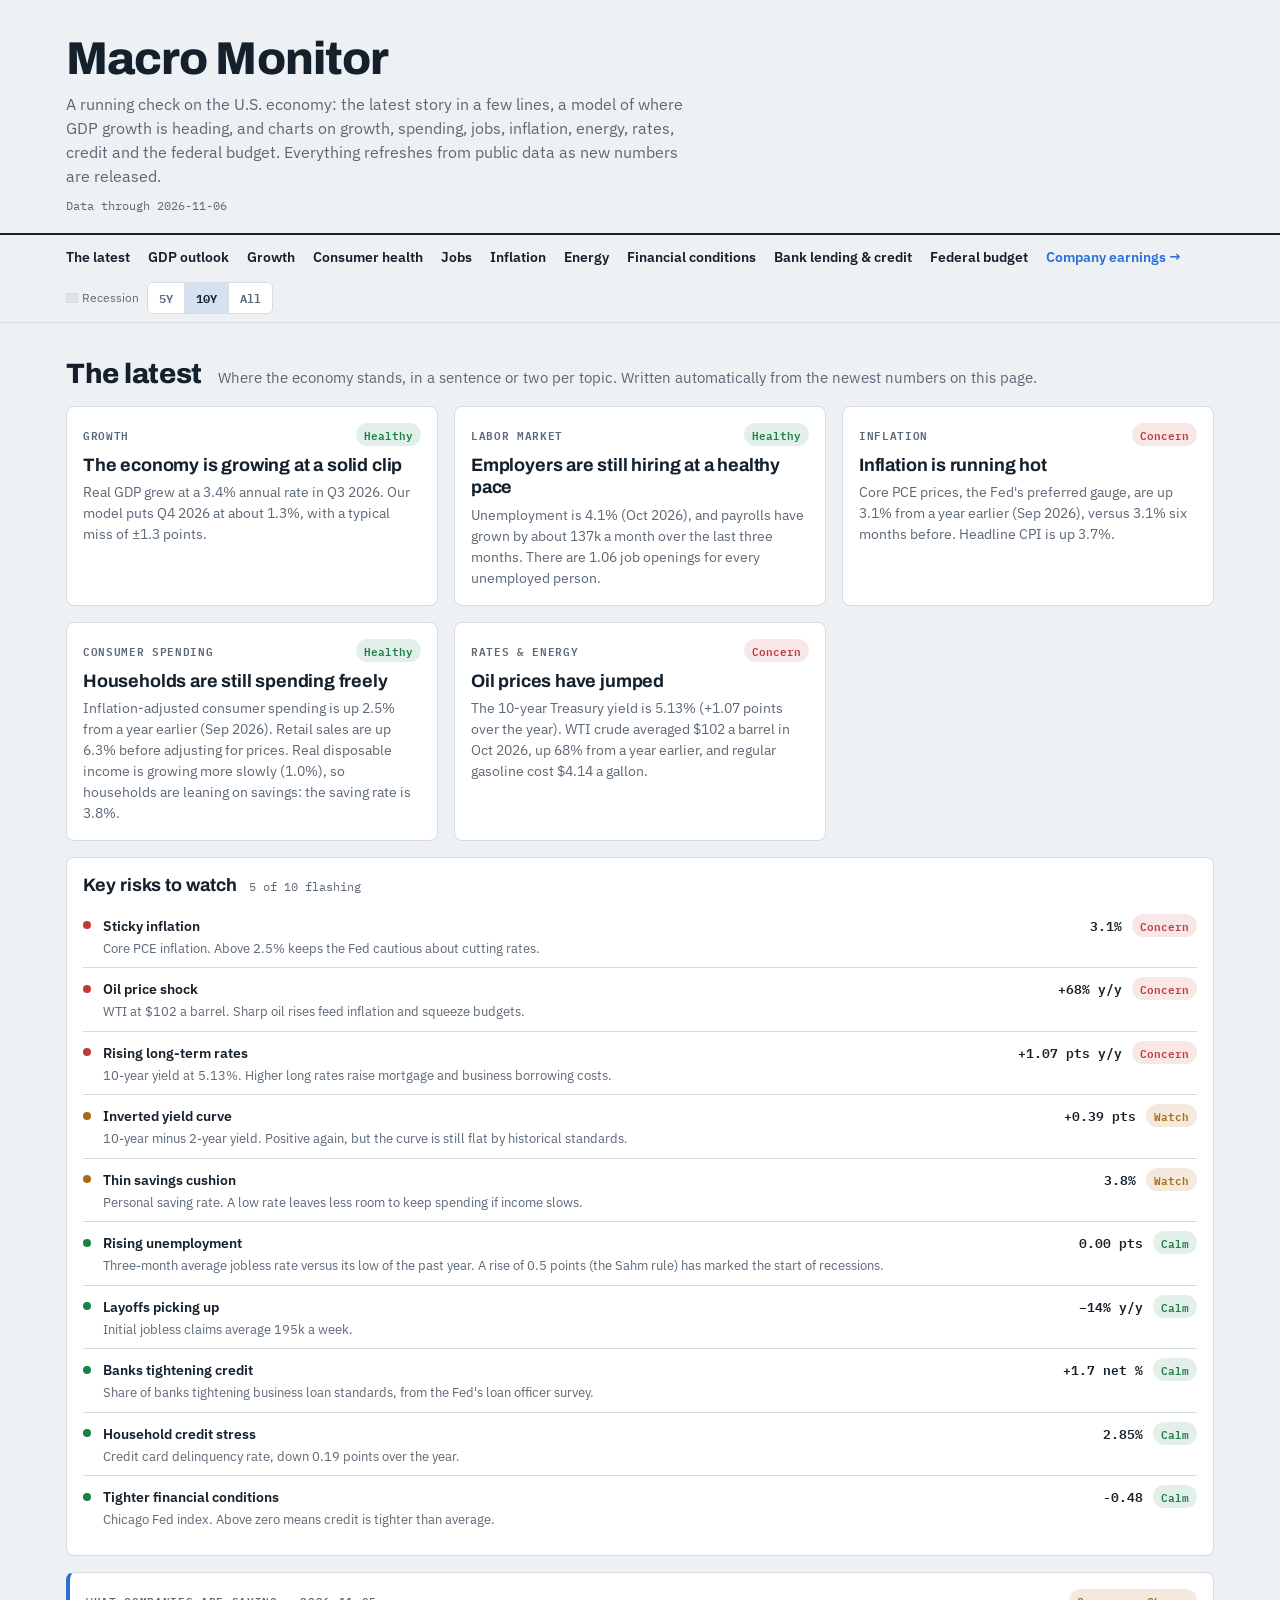
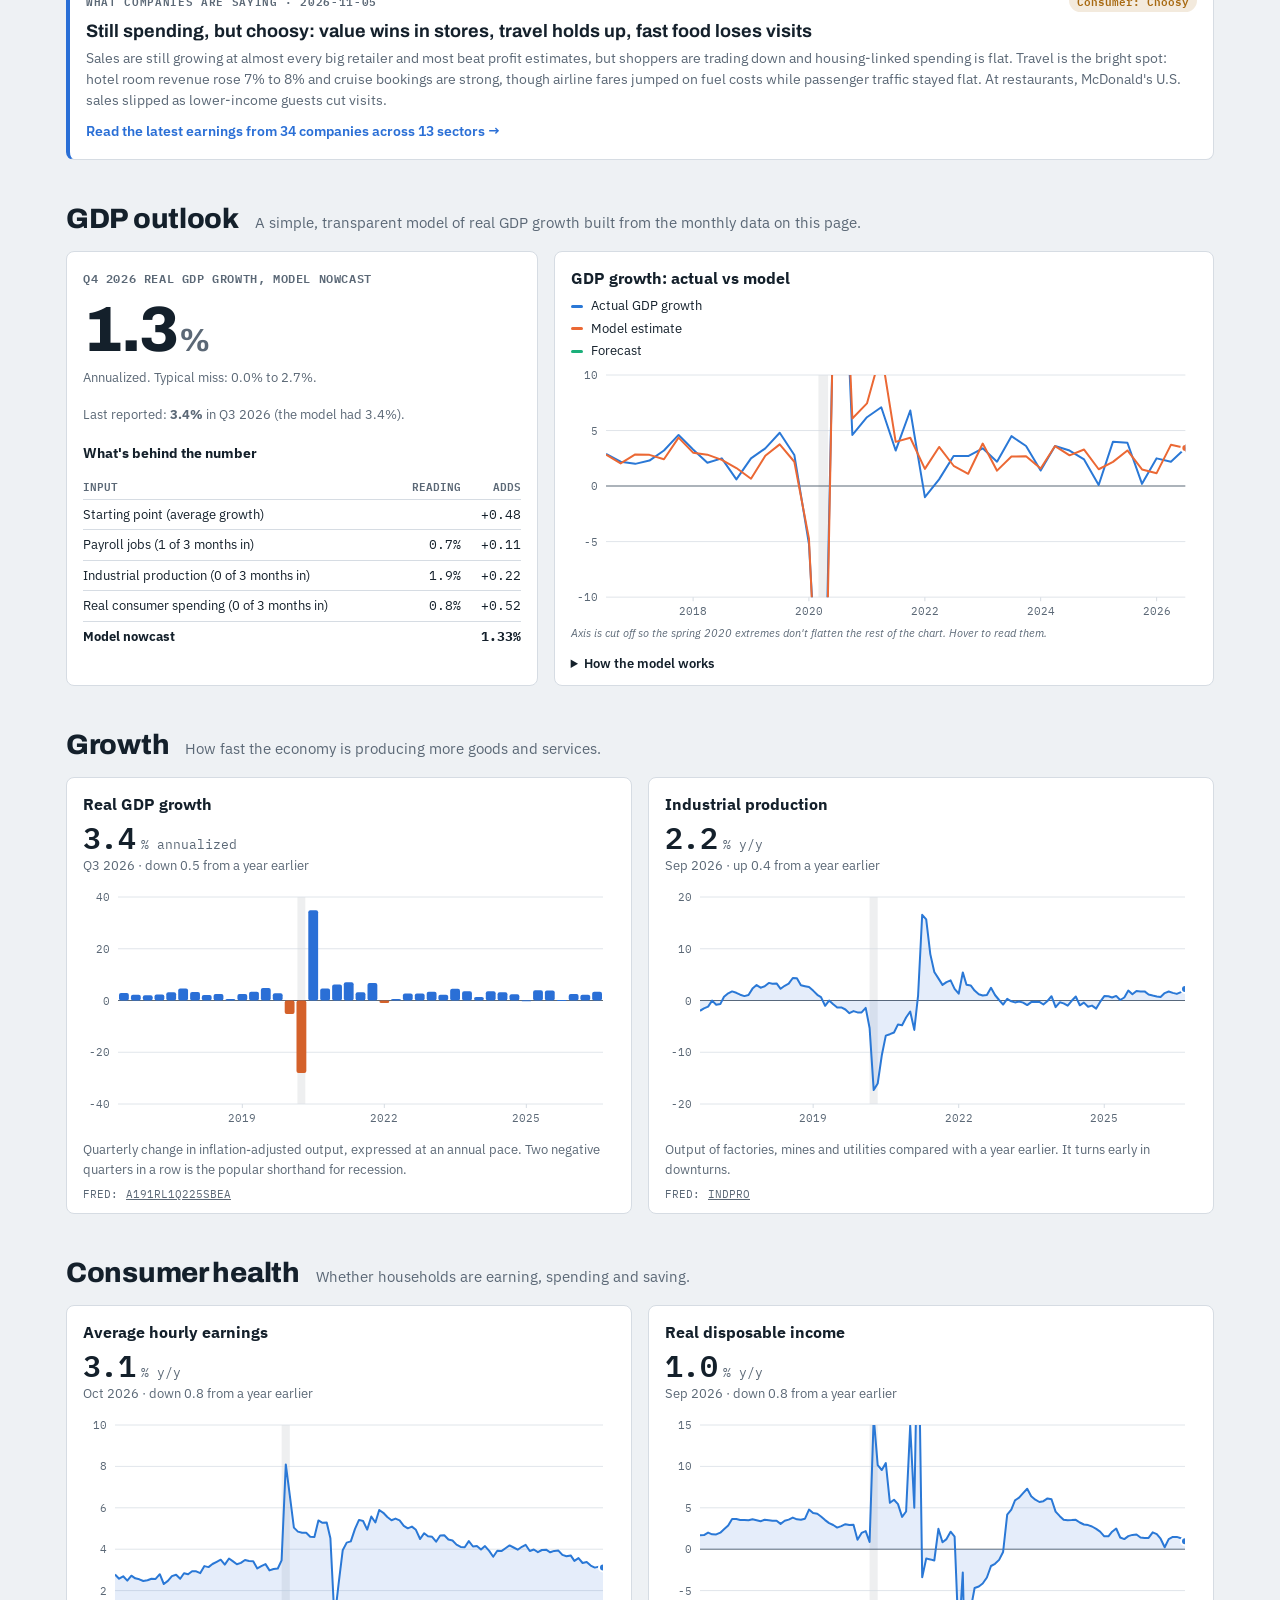
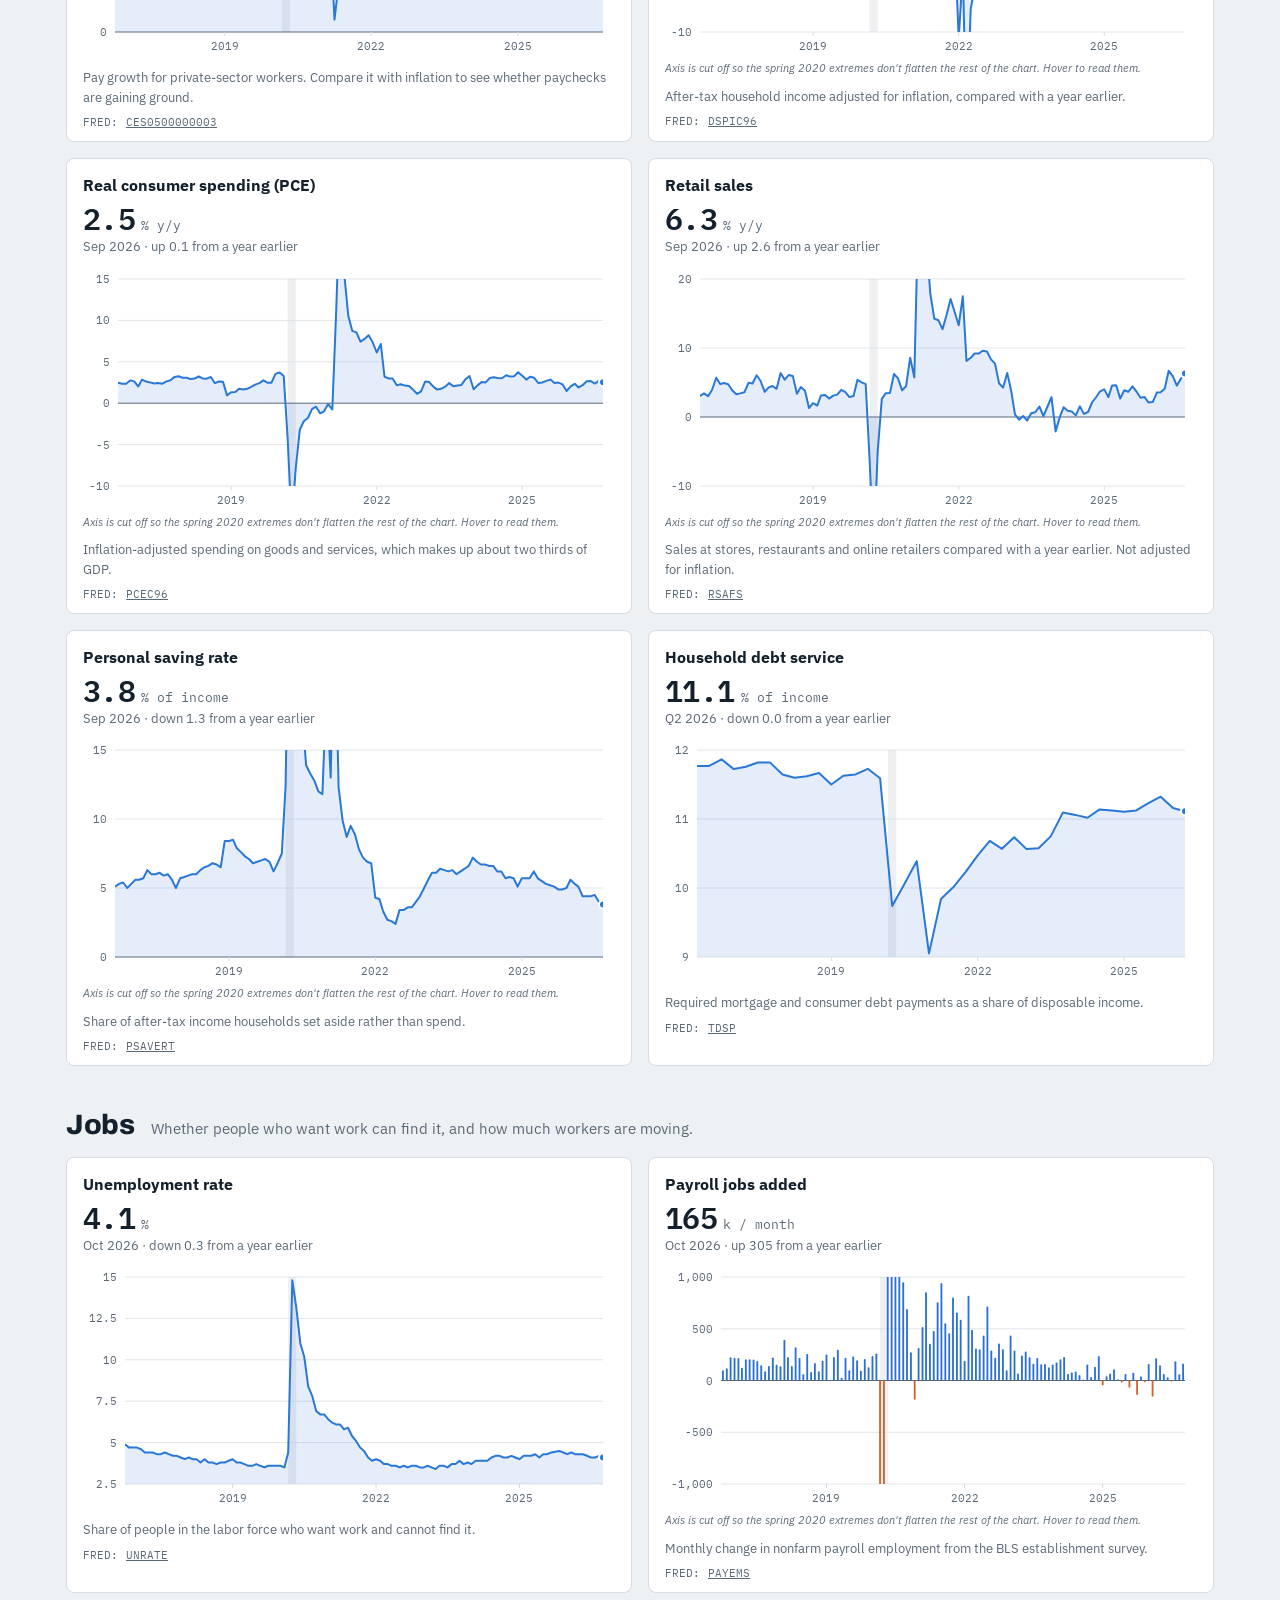
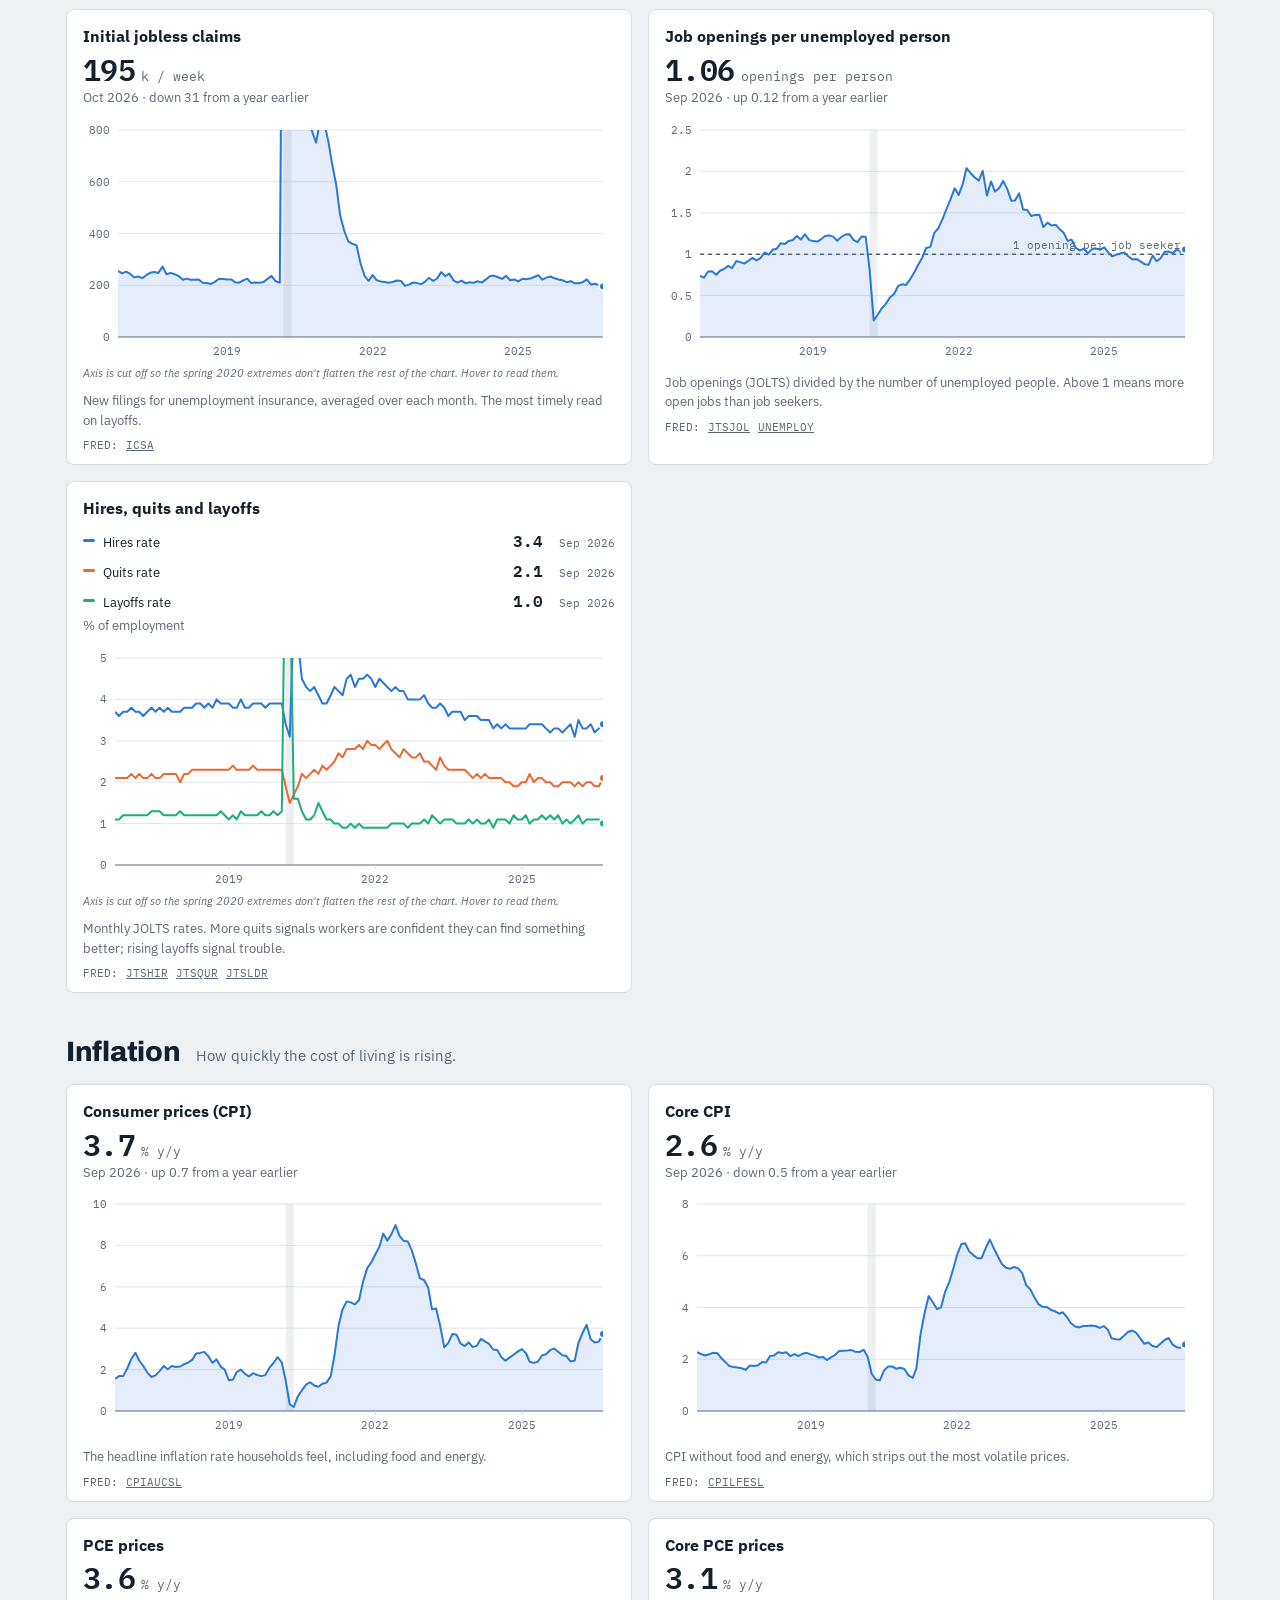
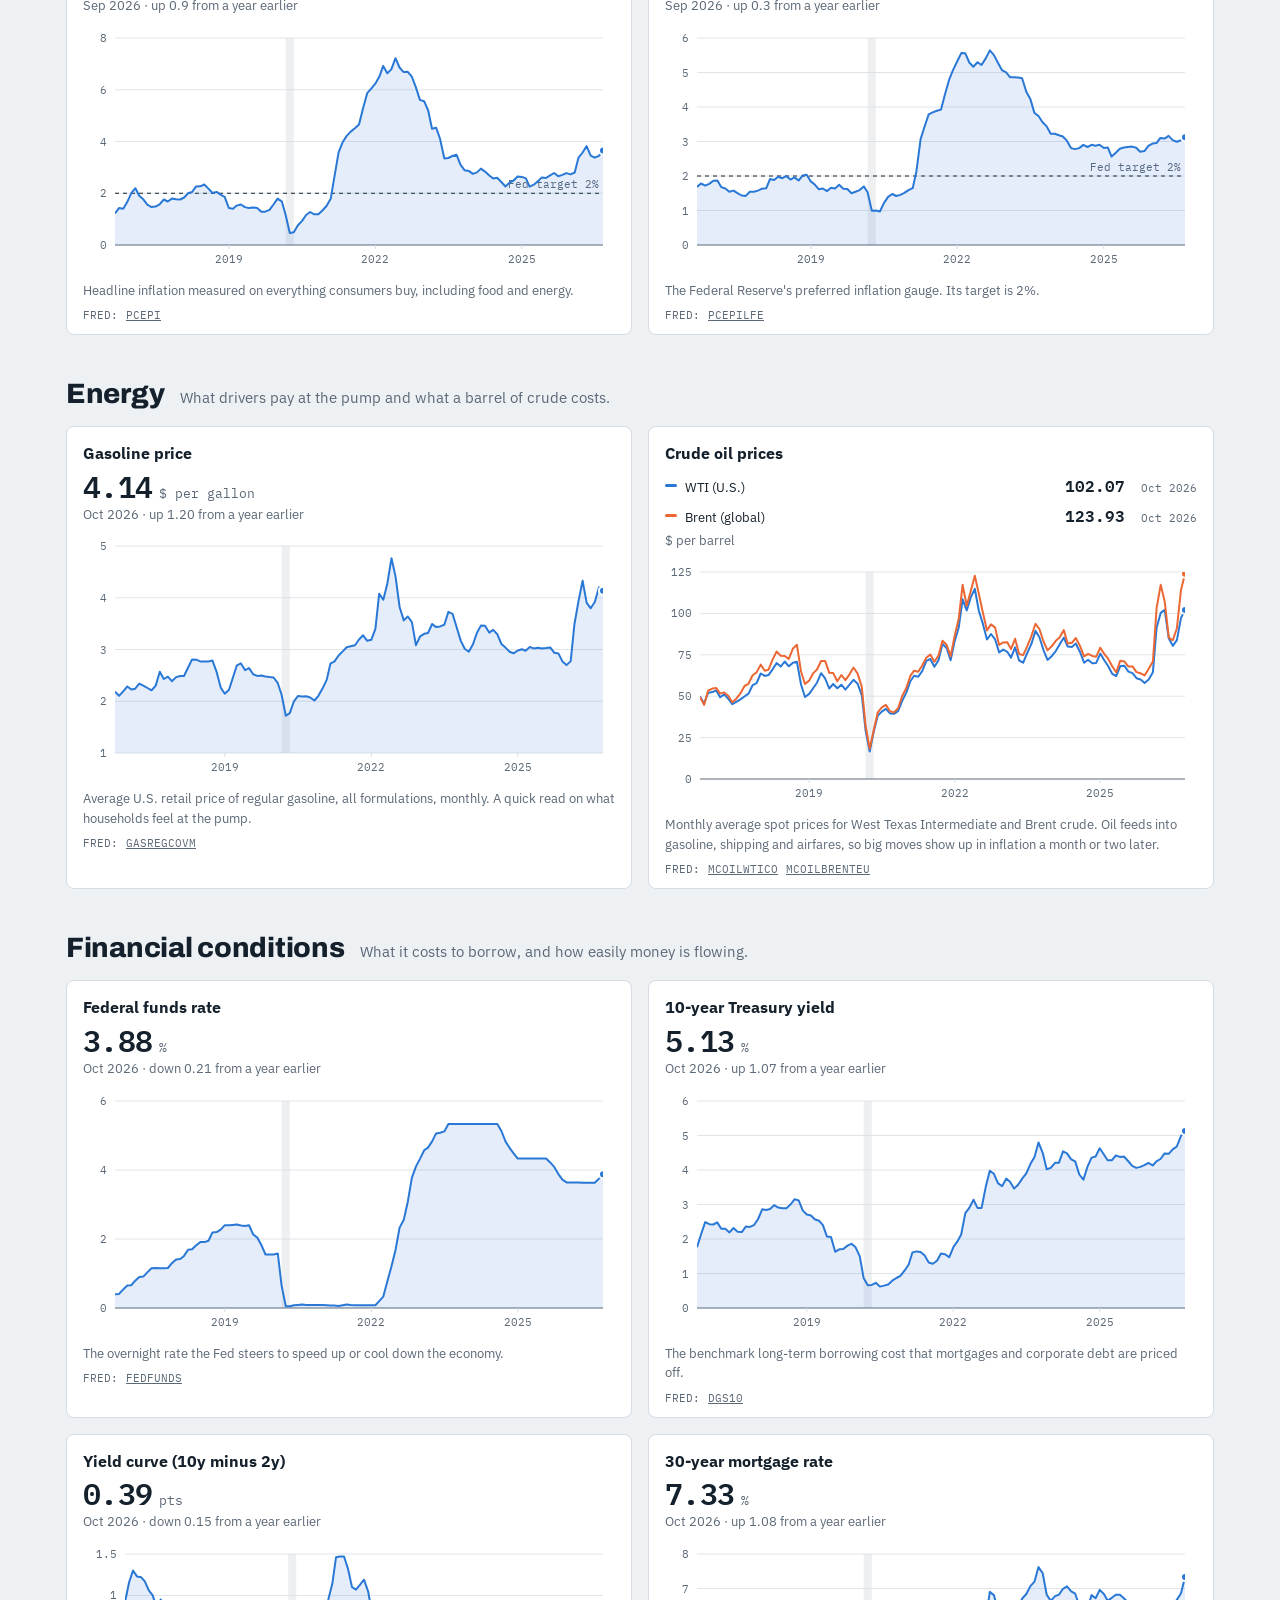
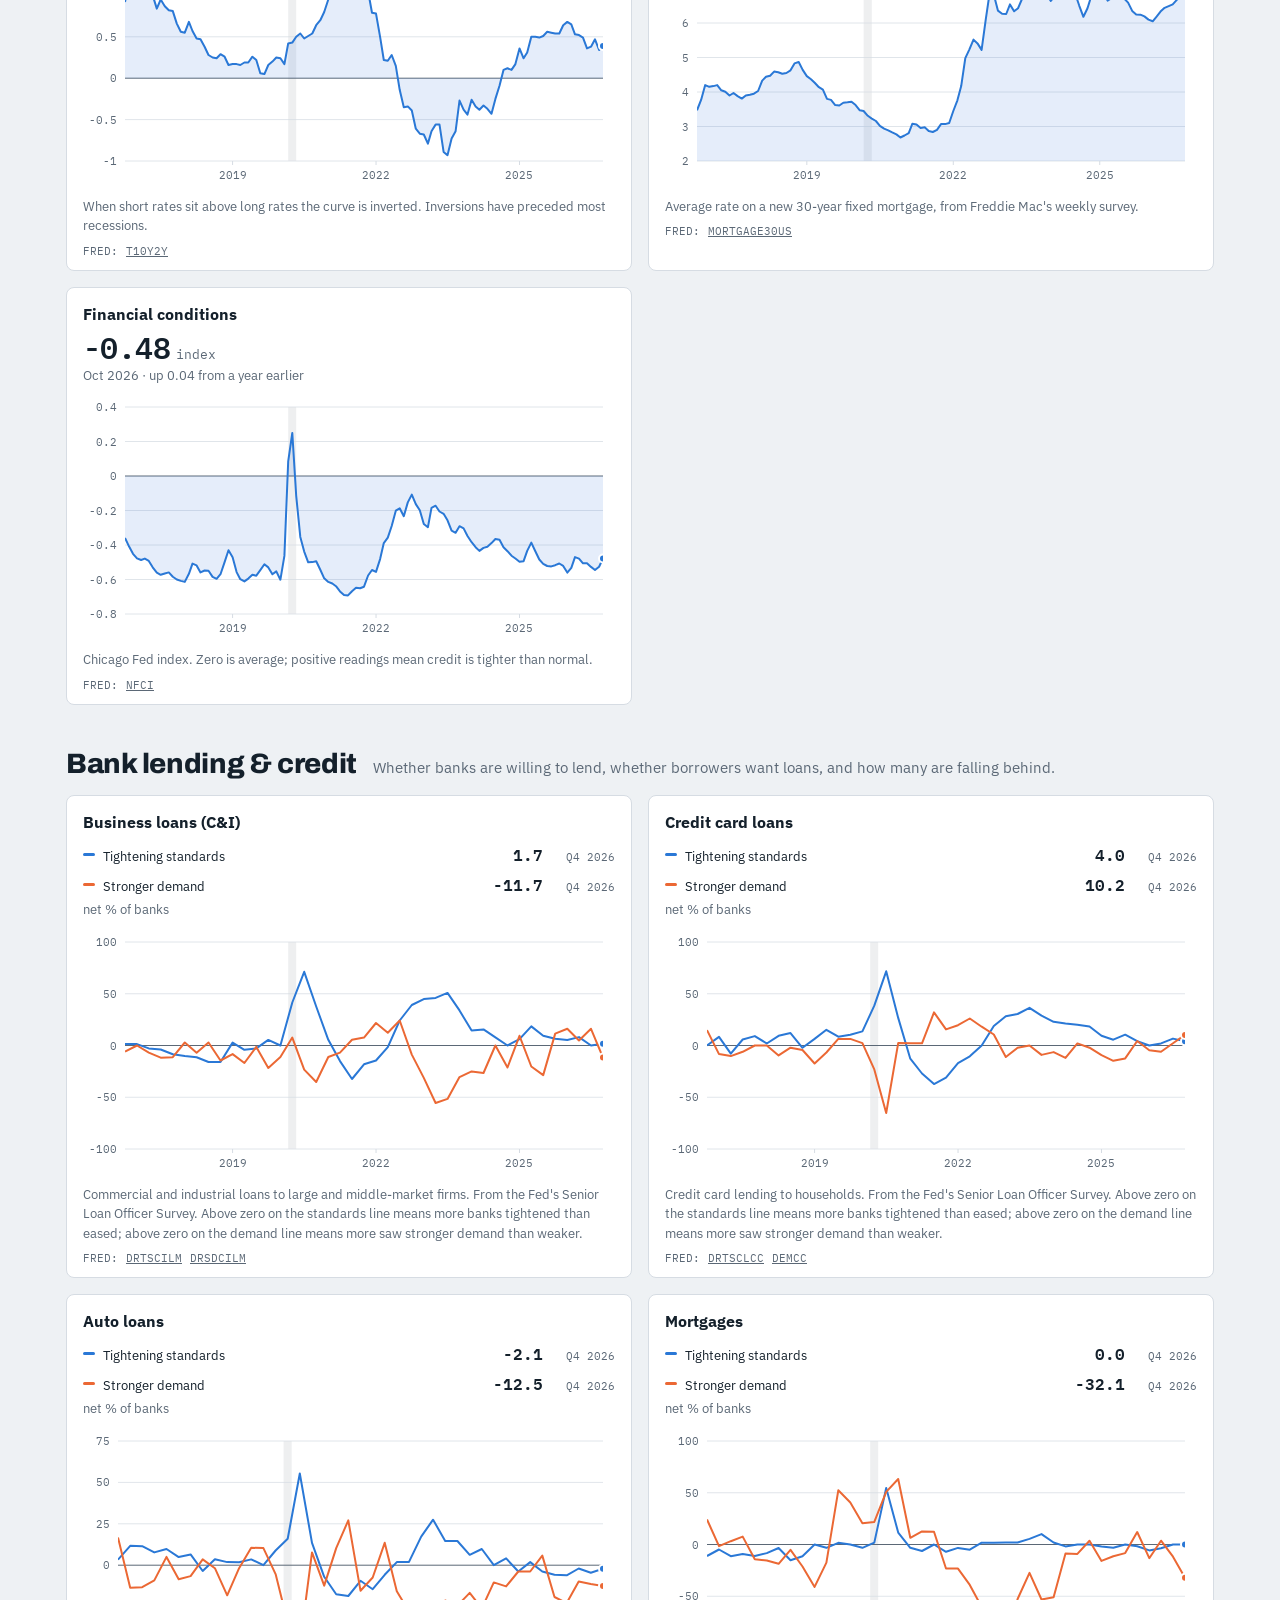
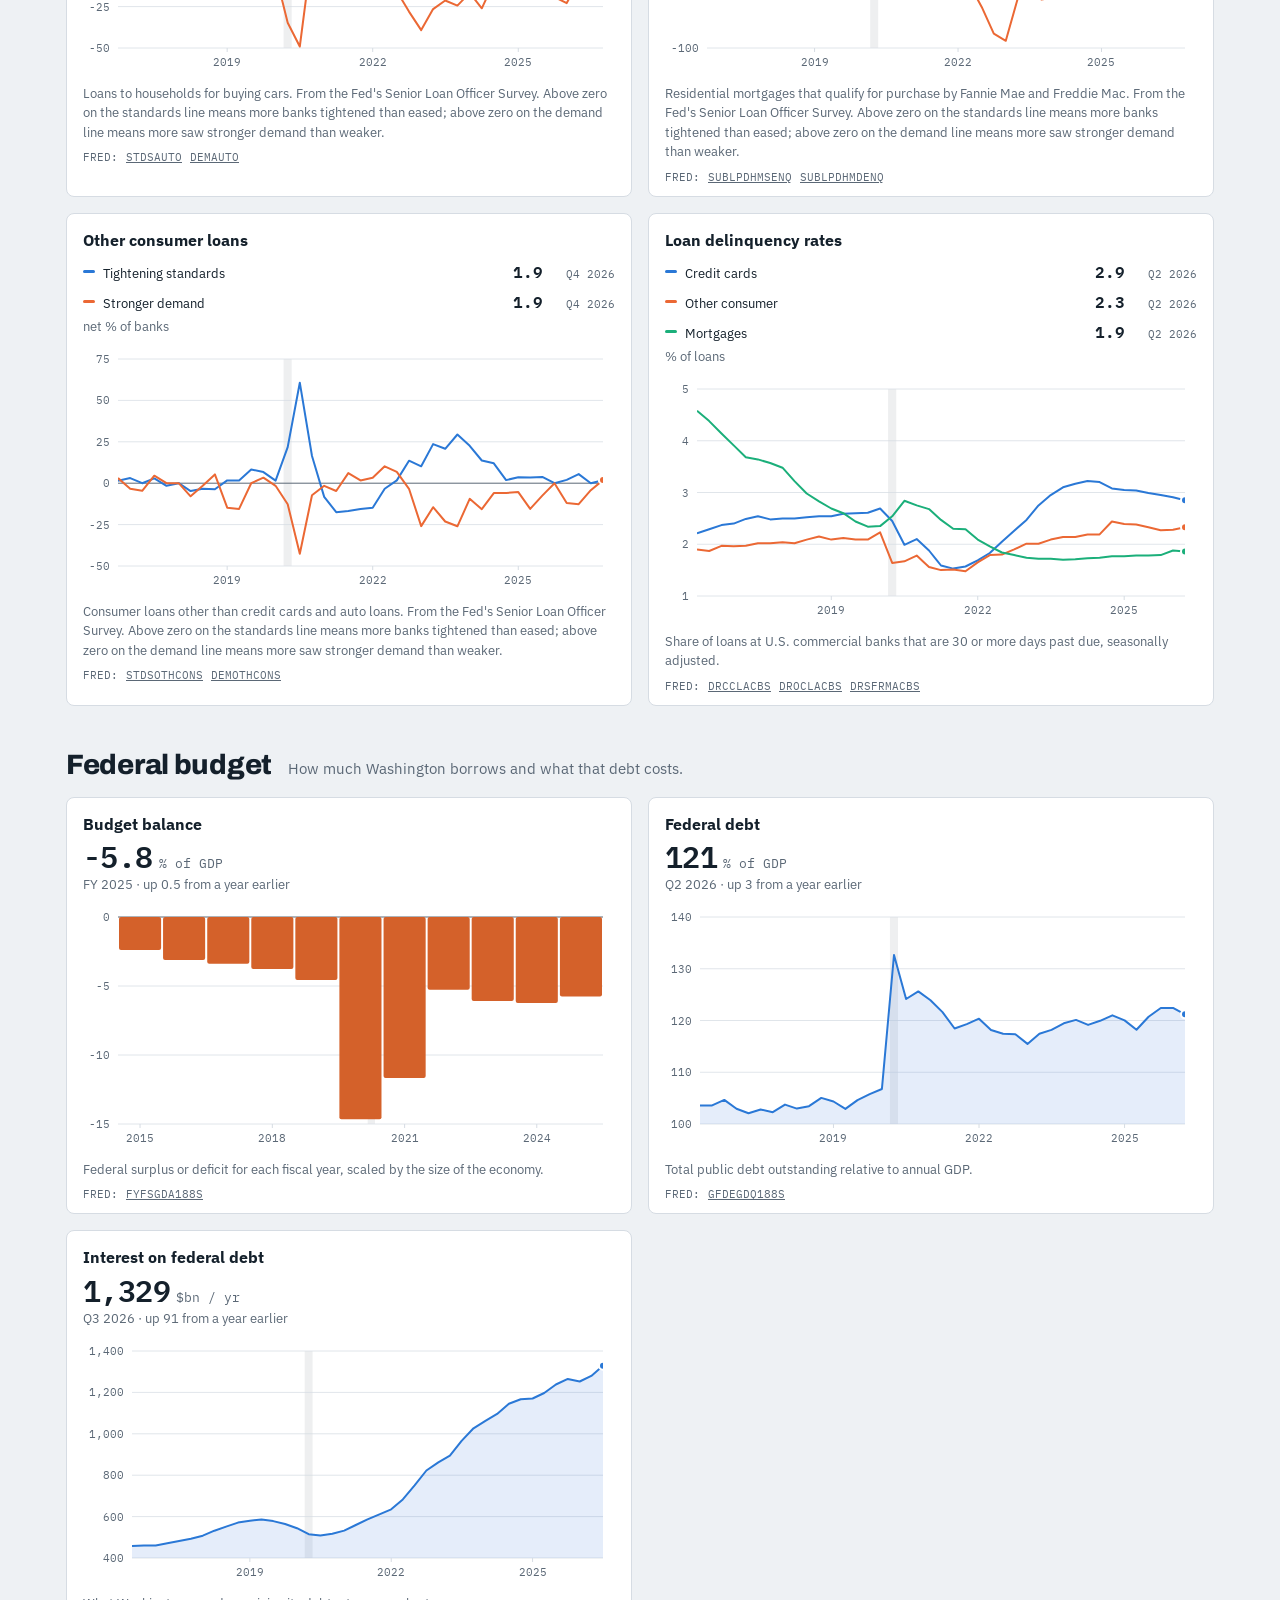
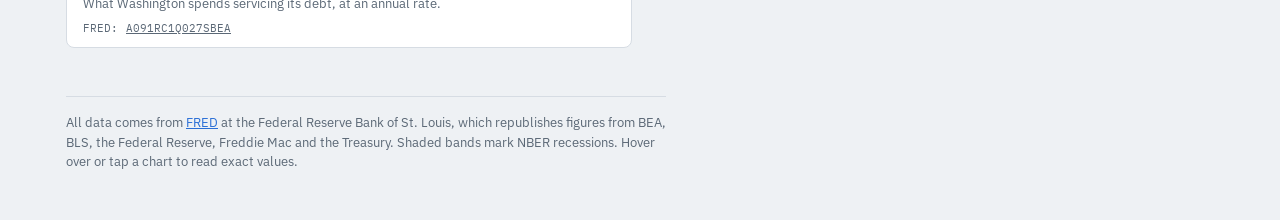
==== commit e4ecee56: "Add Consumer Earnings Monitor page with travel and dining sectors Moves the retail earnings monitor " ====
--- a/site/index.html
+++ b/site/index.html
@@ -35,6 +35,7 @@
   <p class="note">All data comes from <a href="https://fred.stlouisfed.org" target="_blank" rel="noopener">FRED</a> at the Federal Reserve Bank of St. Louis, which republishes figures from BEA, BLS, the Federal Reserve, Freddie Mac and the Treasury. Shaded bands mark NBER recessions. Hover over or tap a chart to read exact values.</p>
 </footer>
 <script src="data/series.js"></script>
+<script src="data/earnings_summary.js"></script>
 <script src="app.js"></script>
 </body>
 </html>
--- a/site/styles.css
+++ b/site/styles.css
@@ -160,3 +160,11 @@
 .how summary { cursor: pointer; color: var(--ink); font-weight: 600; }
 .how ul { padding-left: 18px; }
 .how li { margin: 4px 0; }
+
+/* Link out to the Consumer Earnings Monitor */
+.bar nav a.out { color: var(--accent); }
+.earn { display: block; margin-top: 16px; background: var(--surface); border: 1px solid var(--line); border-left: 4px solid var(--accent); border-radius: 8px; padding: 16px; color: inherit; text-decoration: none; }
+.earn:hover { border-color: var(--accent); }
+.earn h3 { margin: 8px 0 6px; font: 700 18px/1.25 var(--display); }
+.earn p { margin: 0; font-size: 14px; color: var(--muted); }
+.earn .go { display: inline-block; margin-top: 10px; font-weight: 600; font-size: 14px; color: var(--accent); }
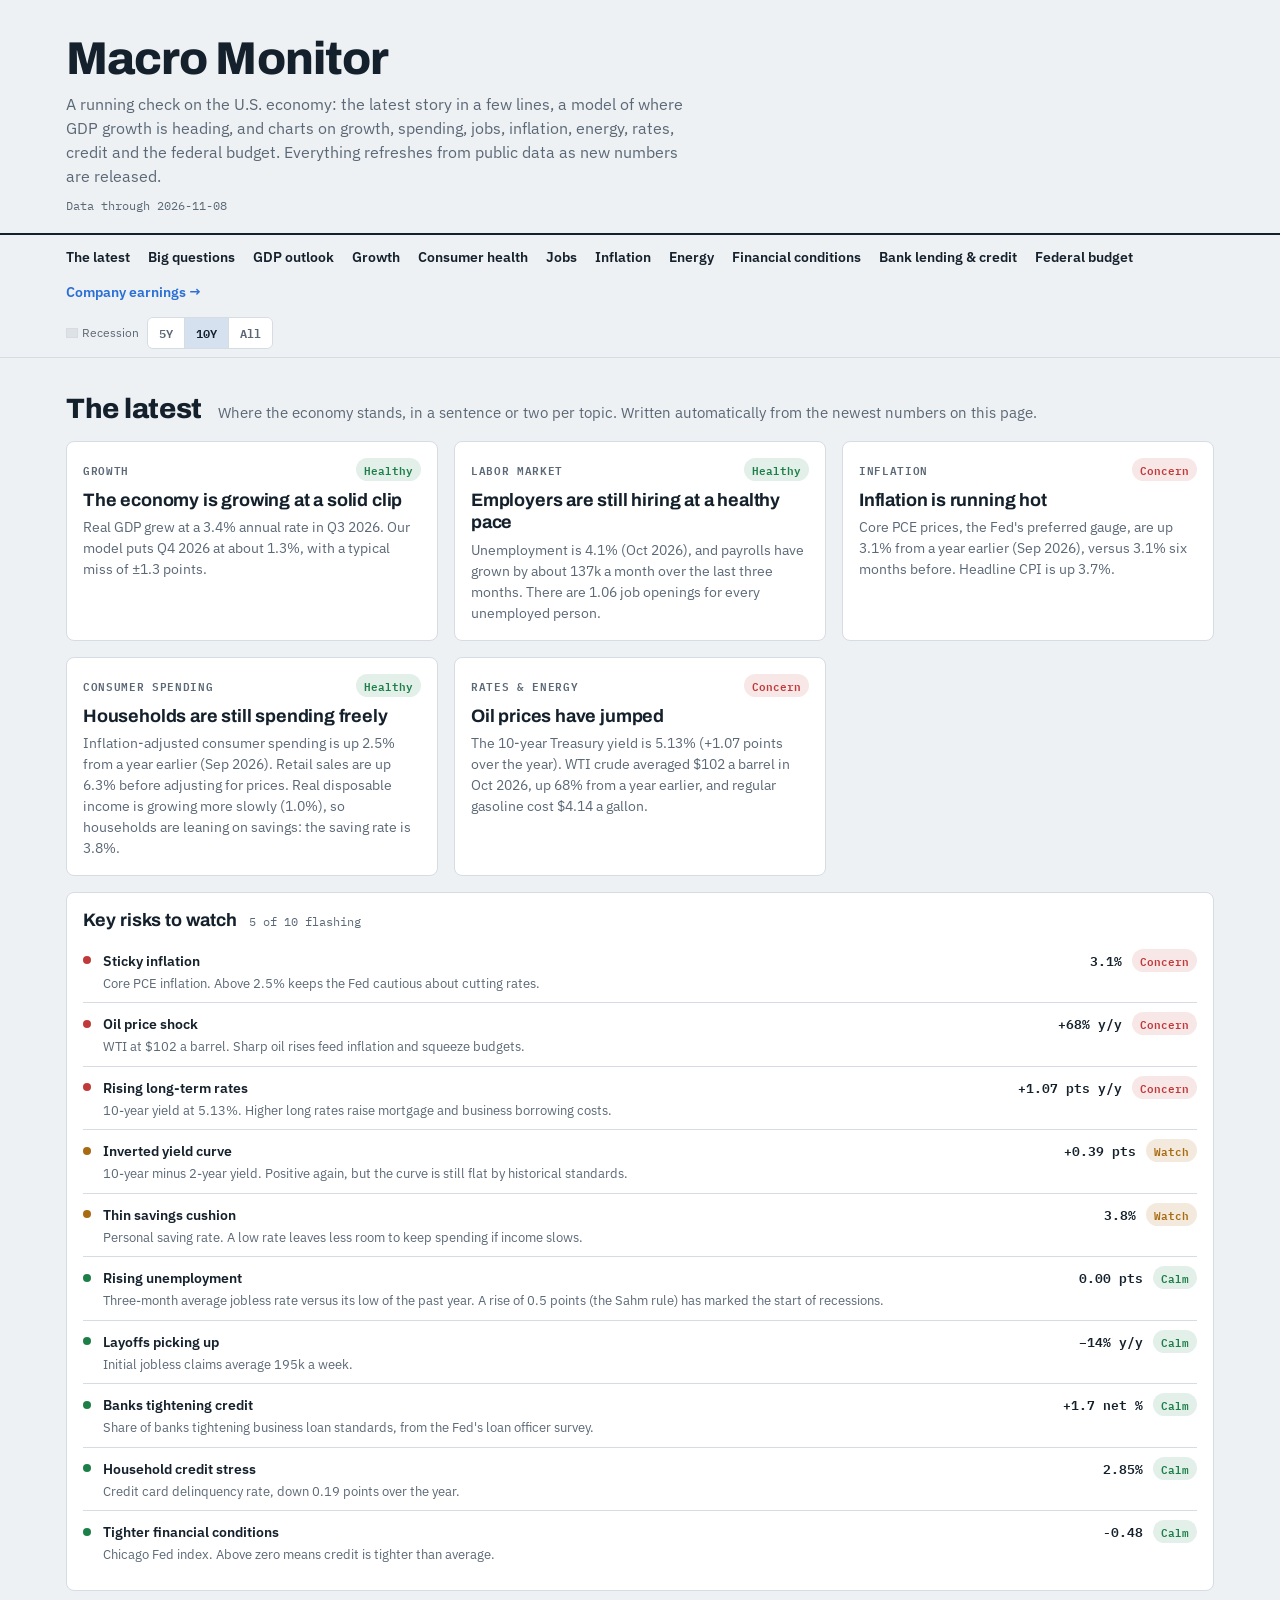
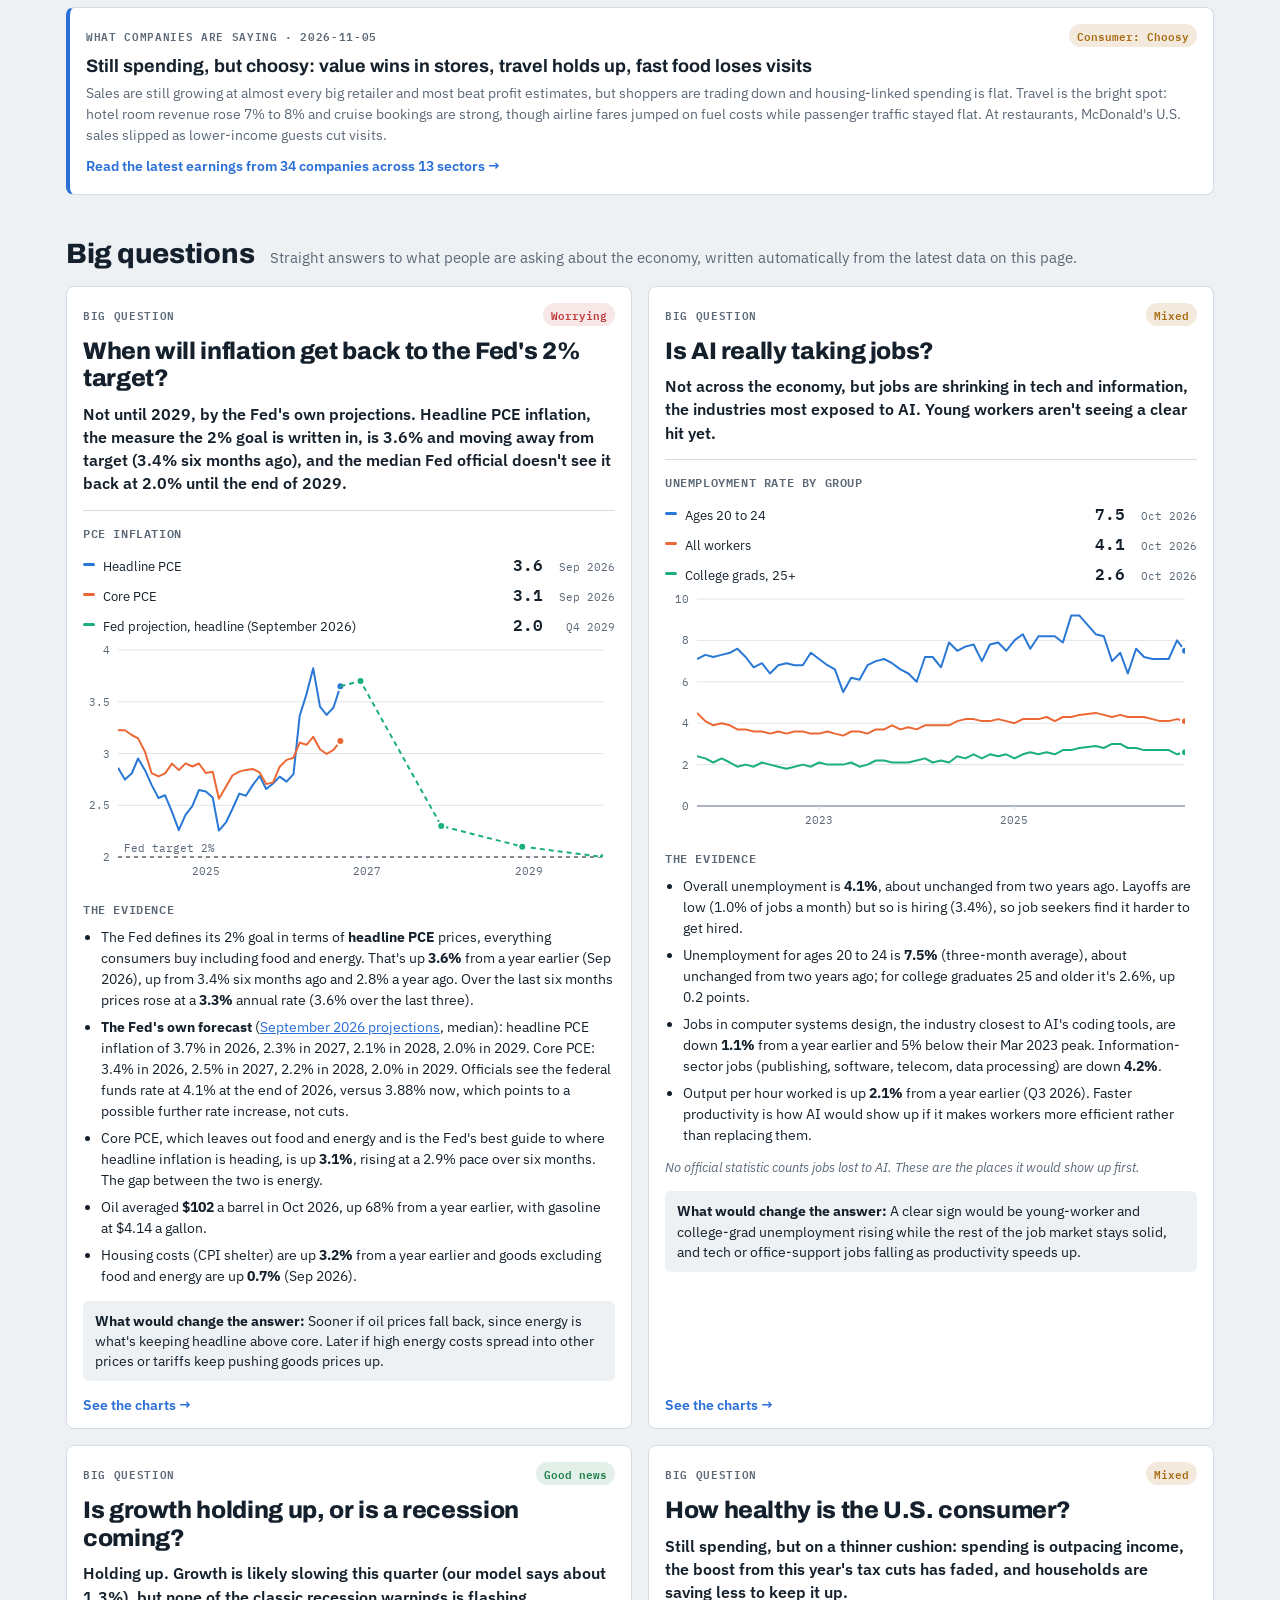
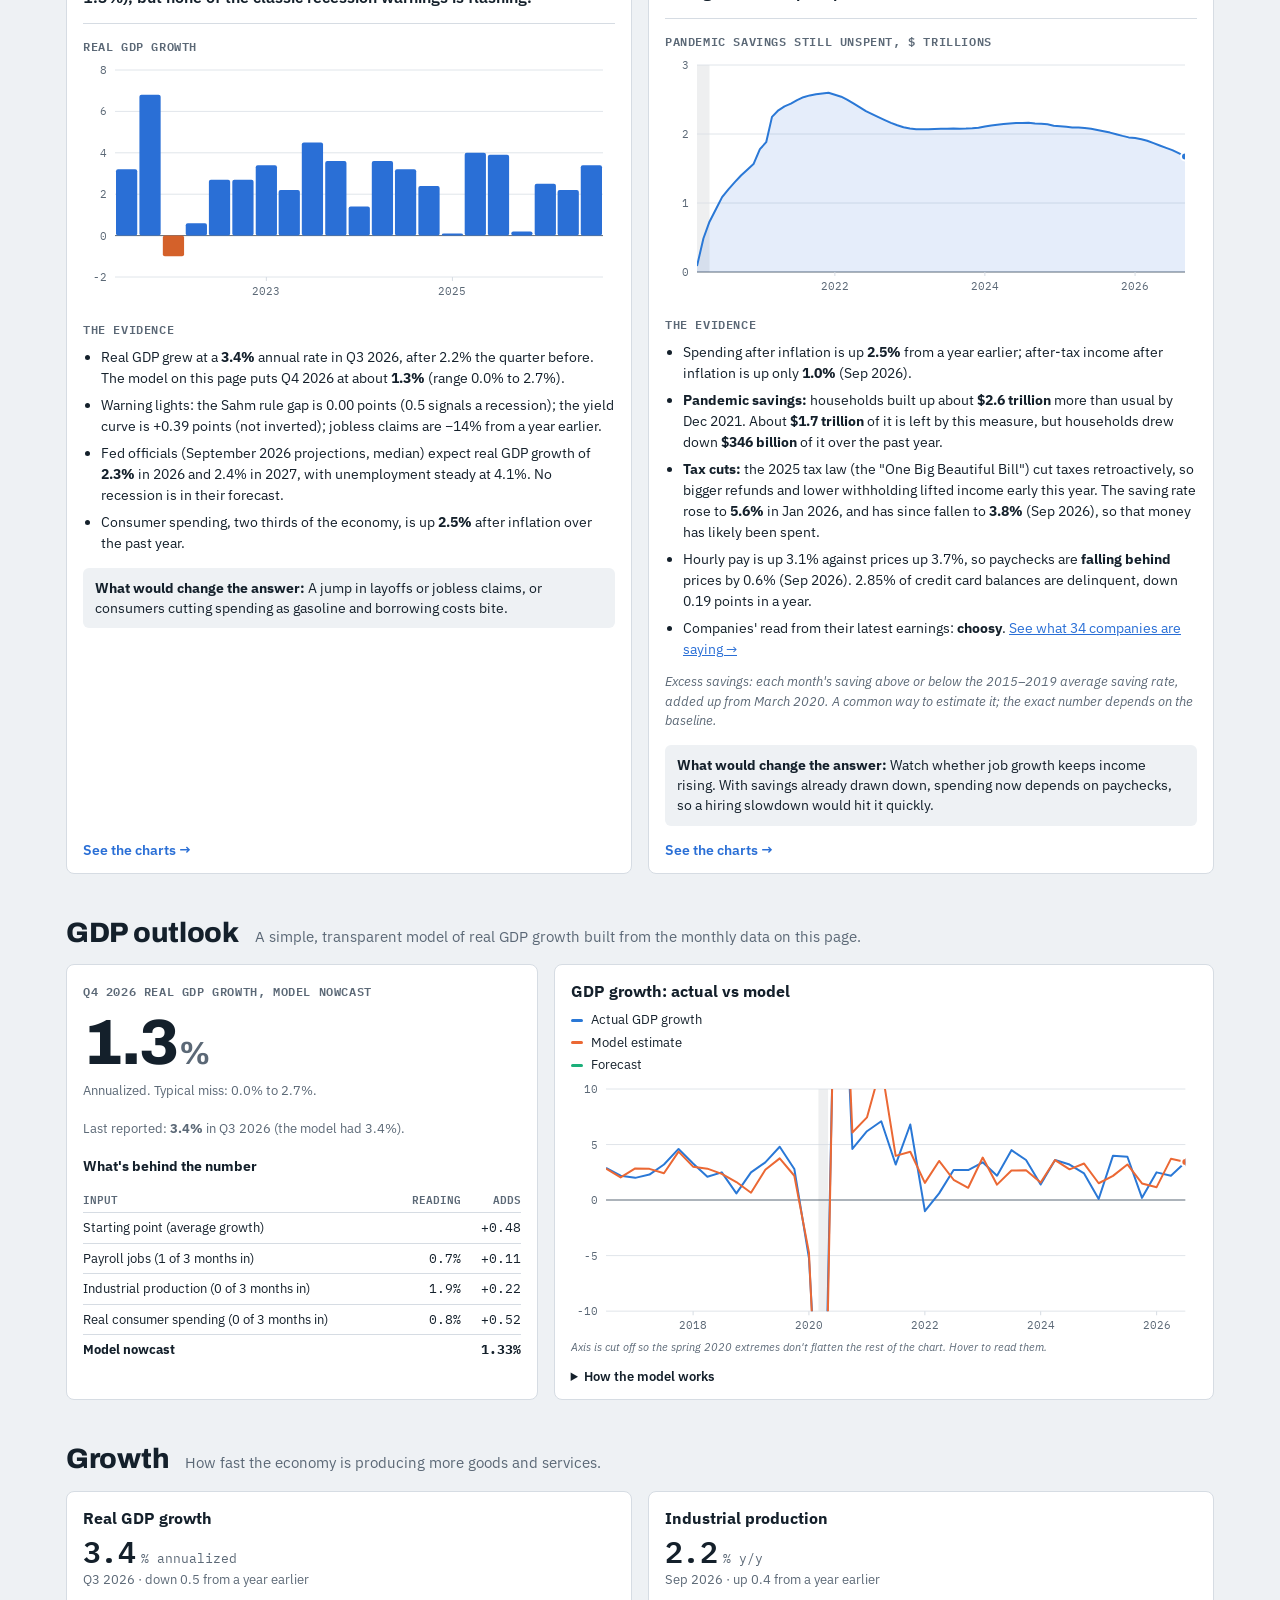
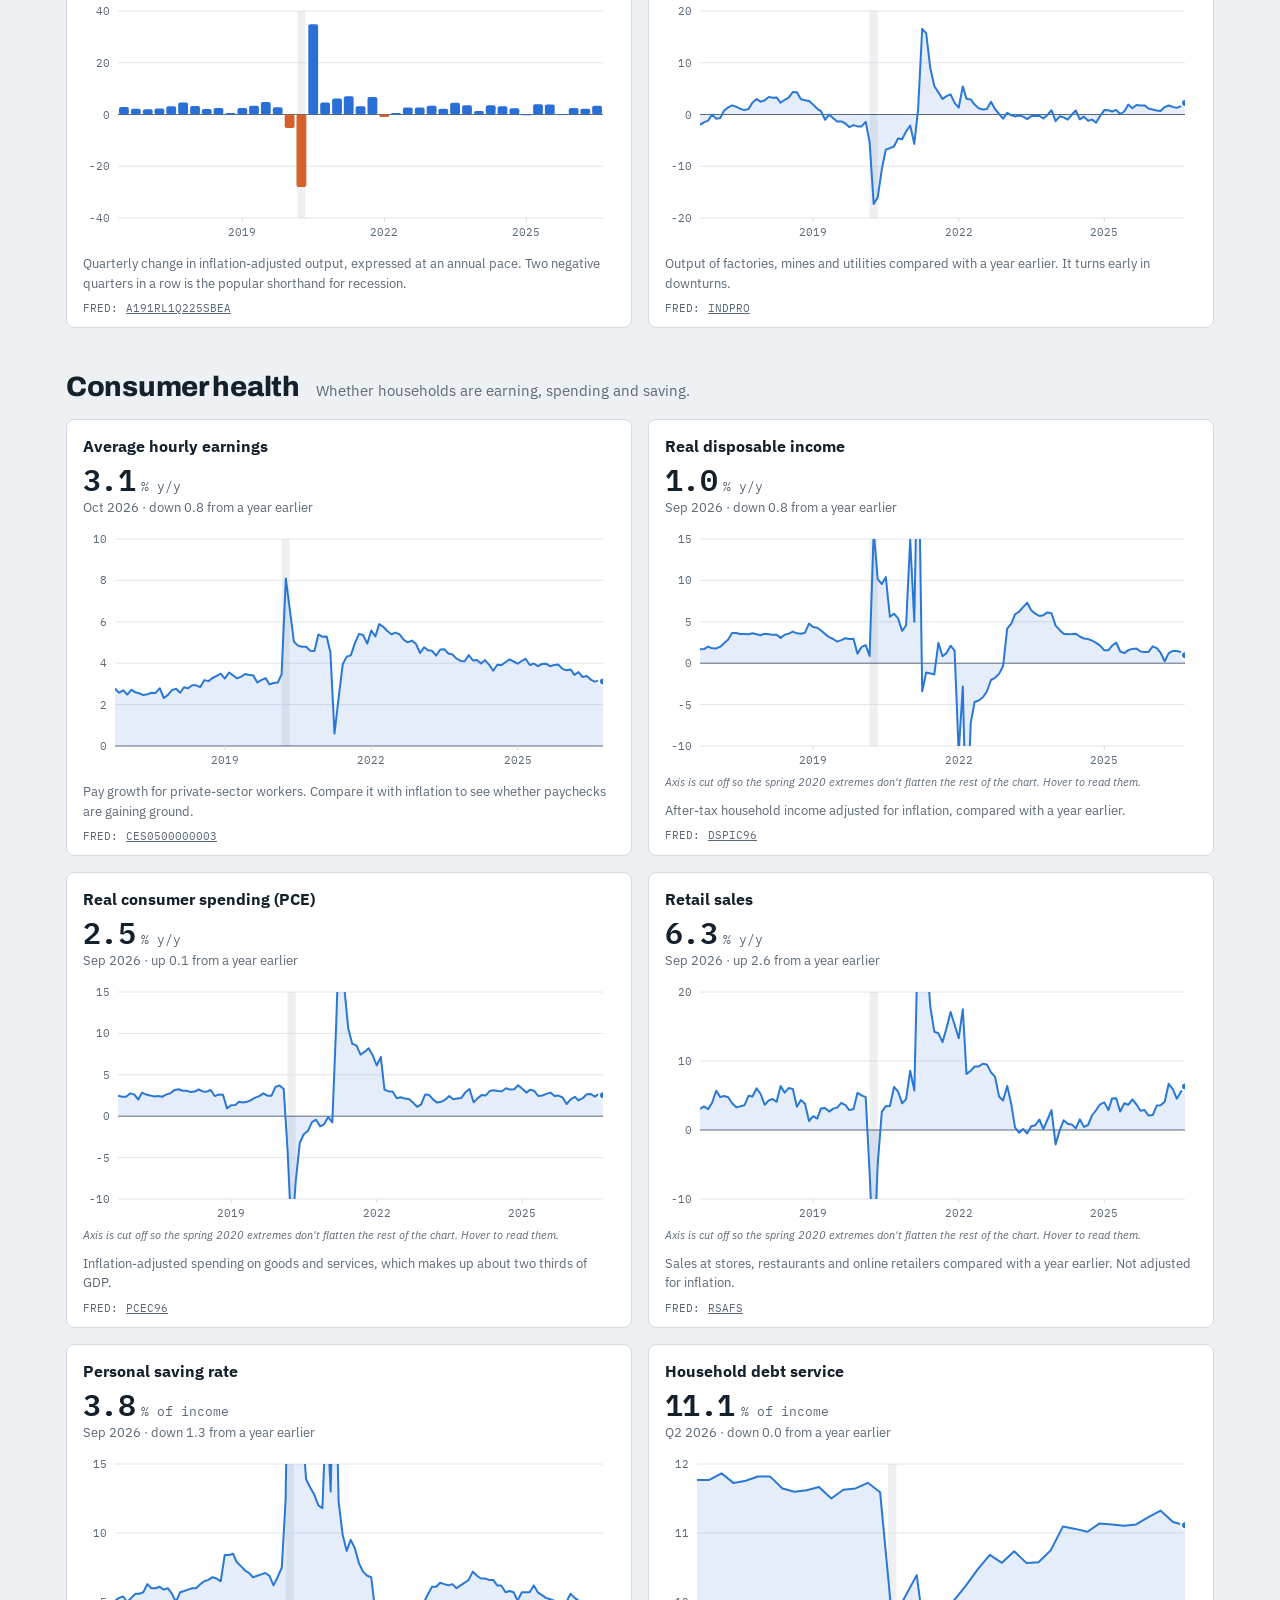
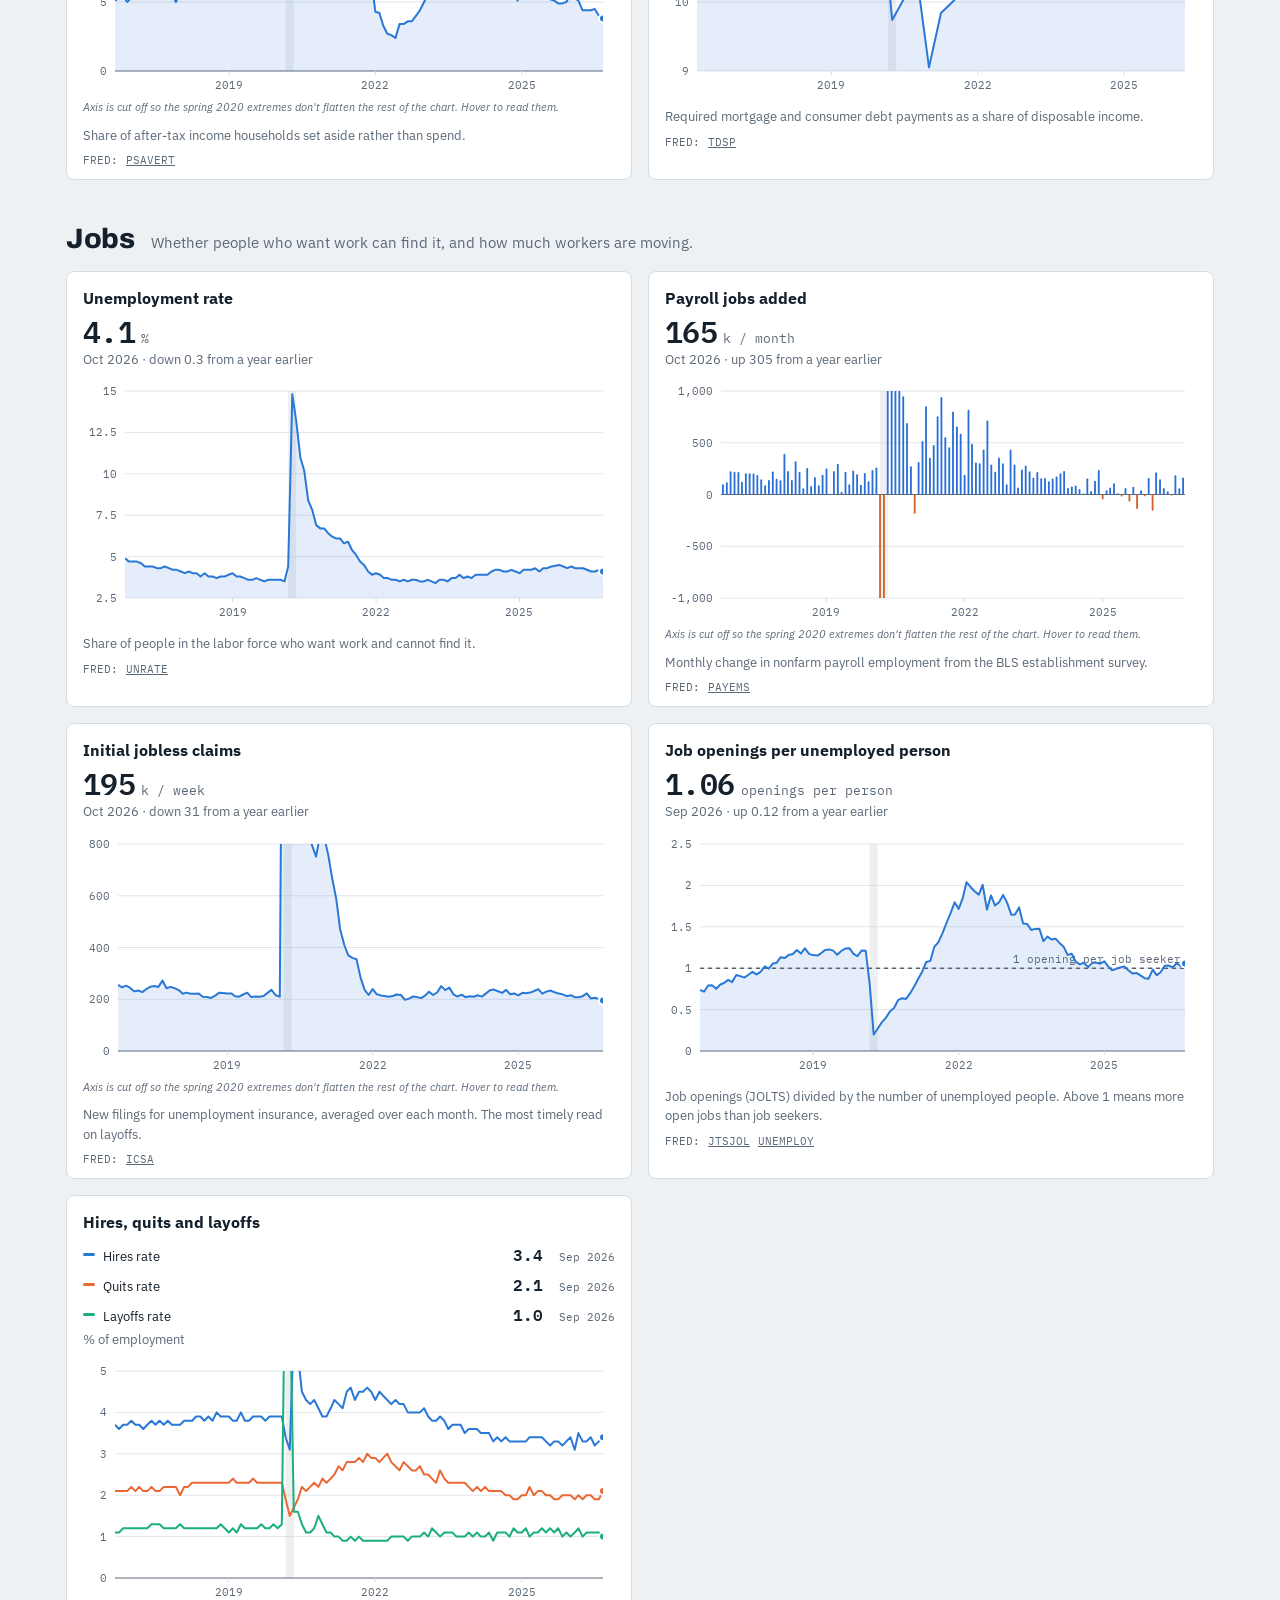
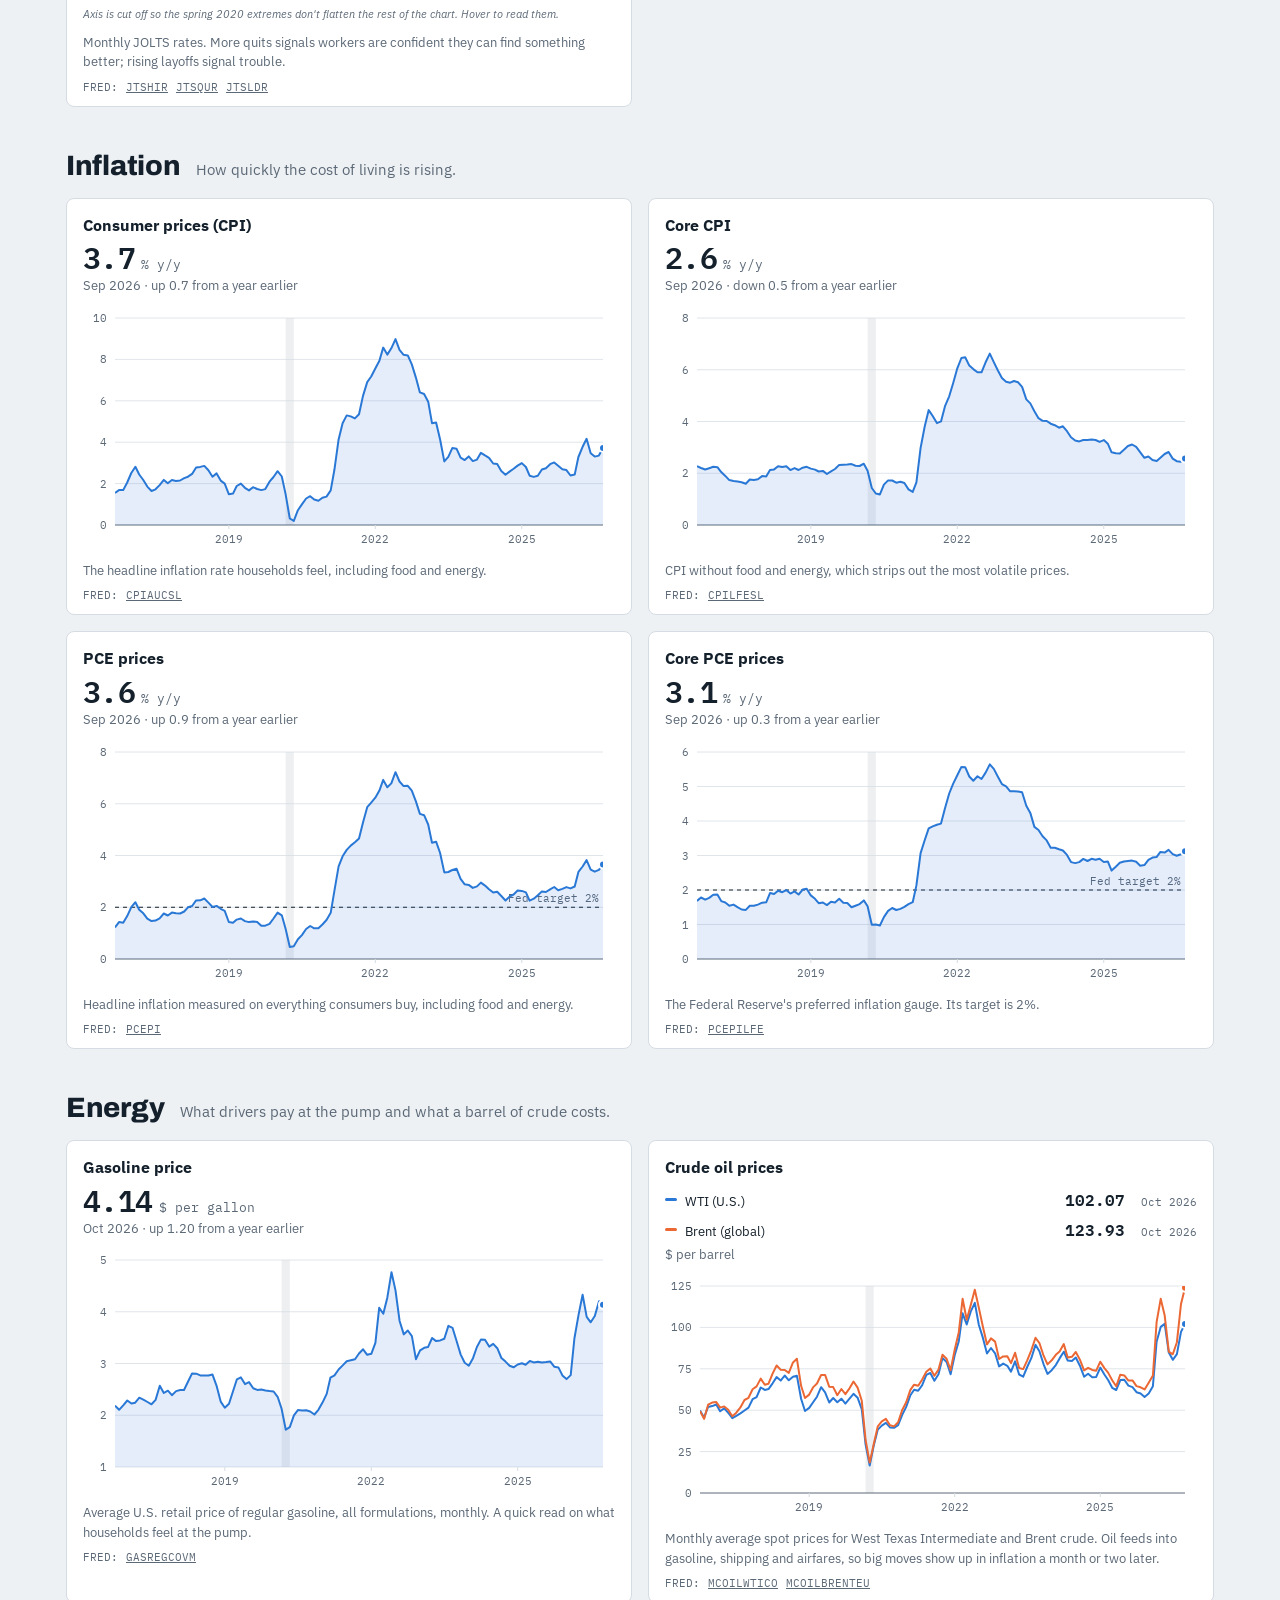
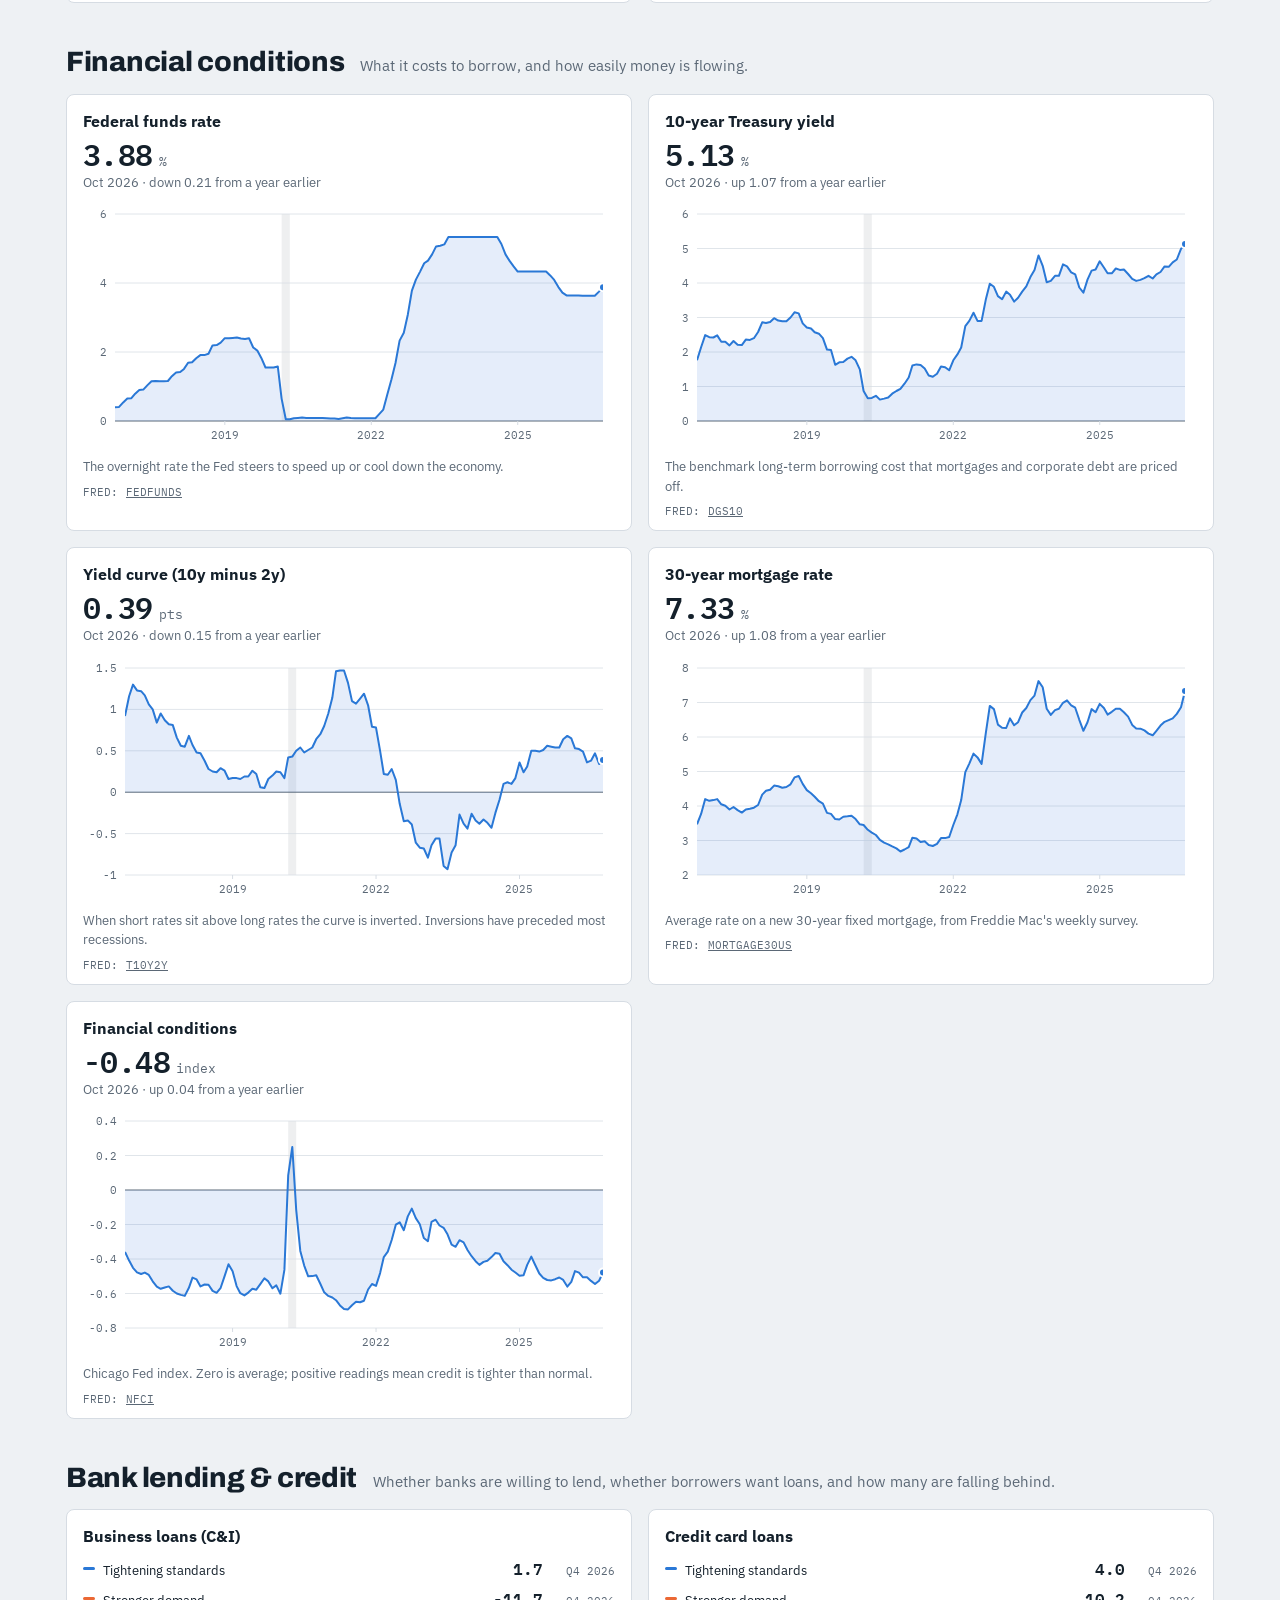
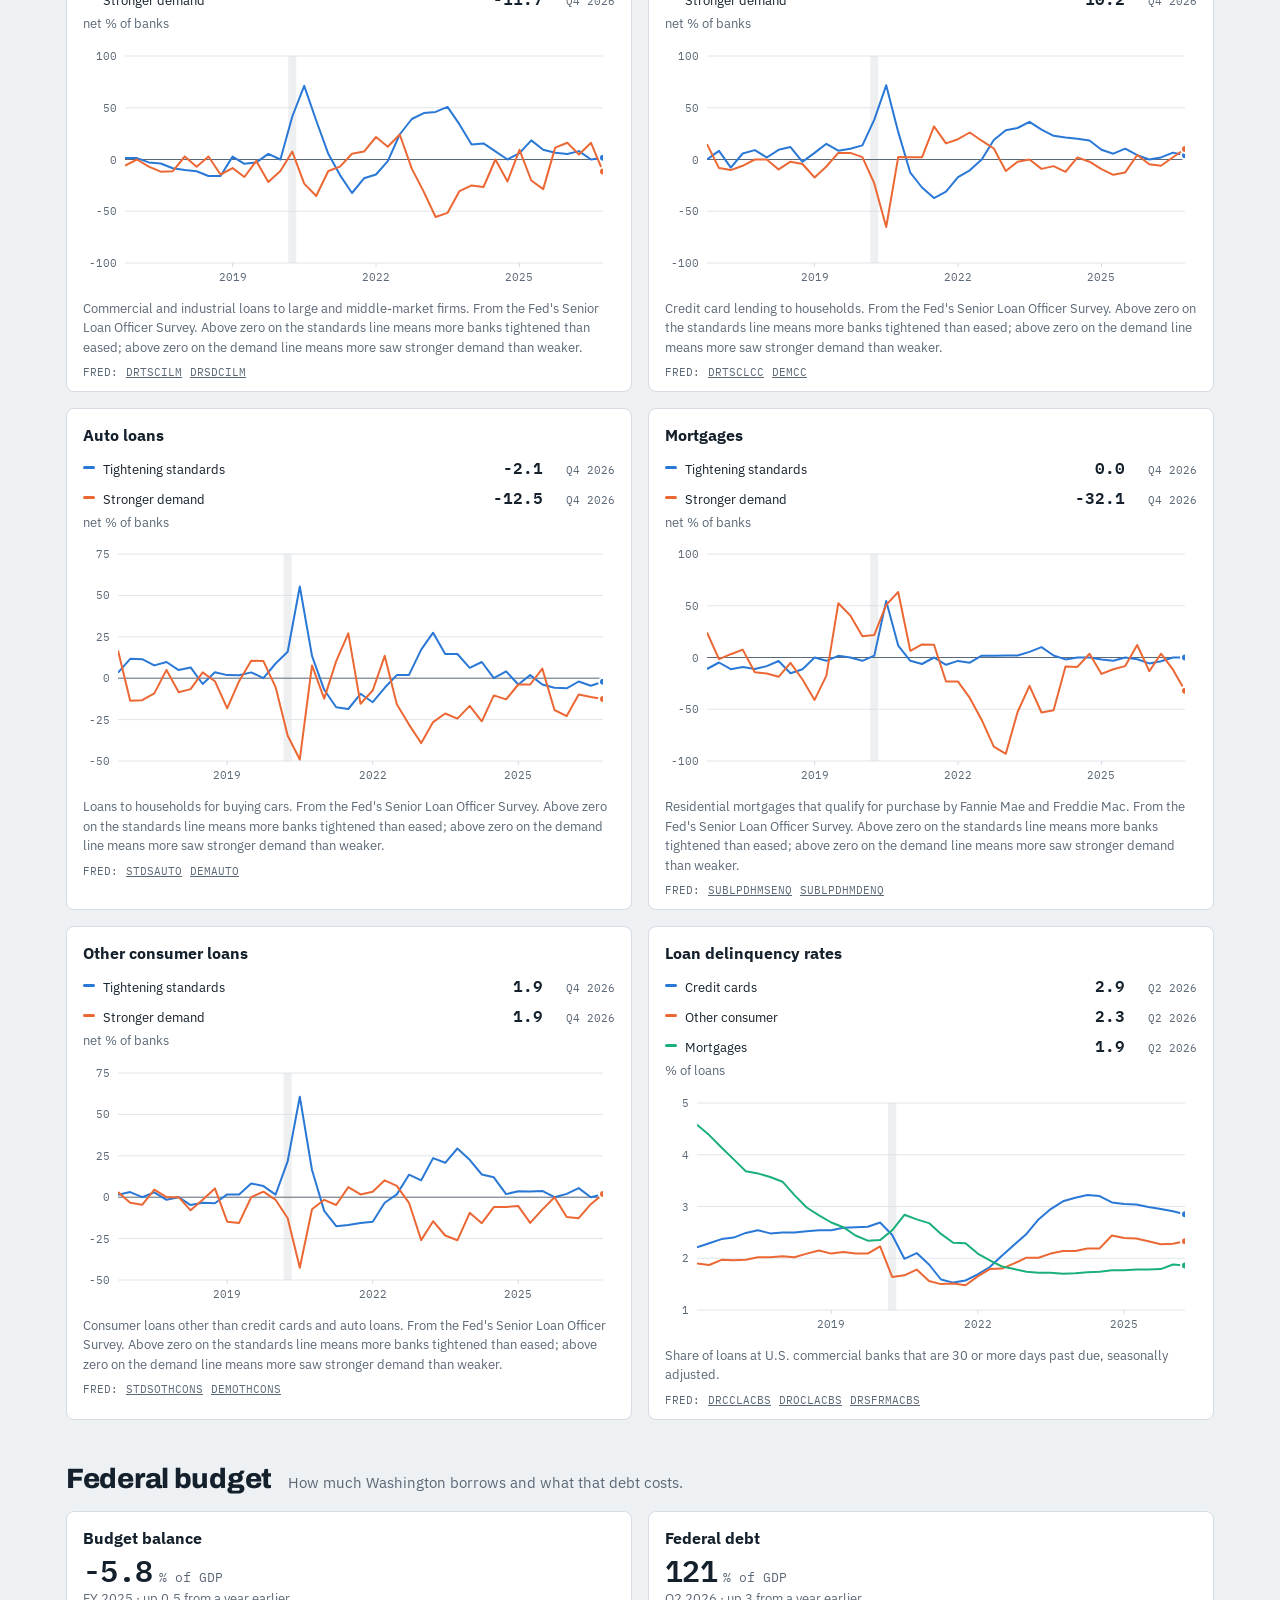
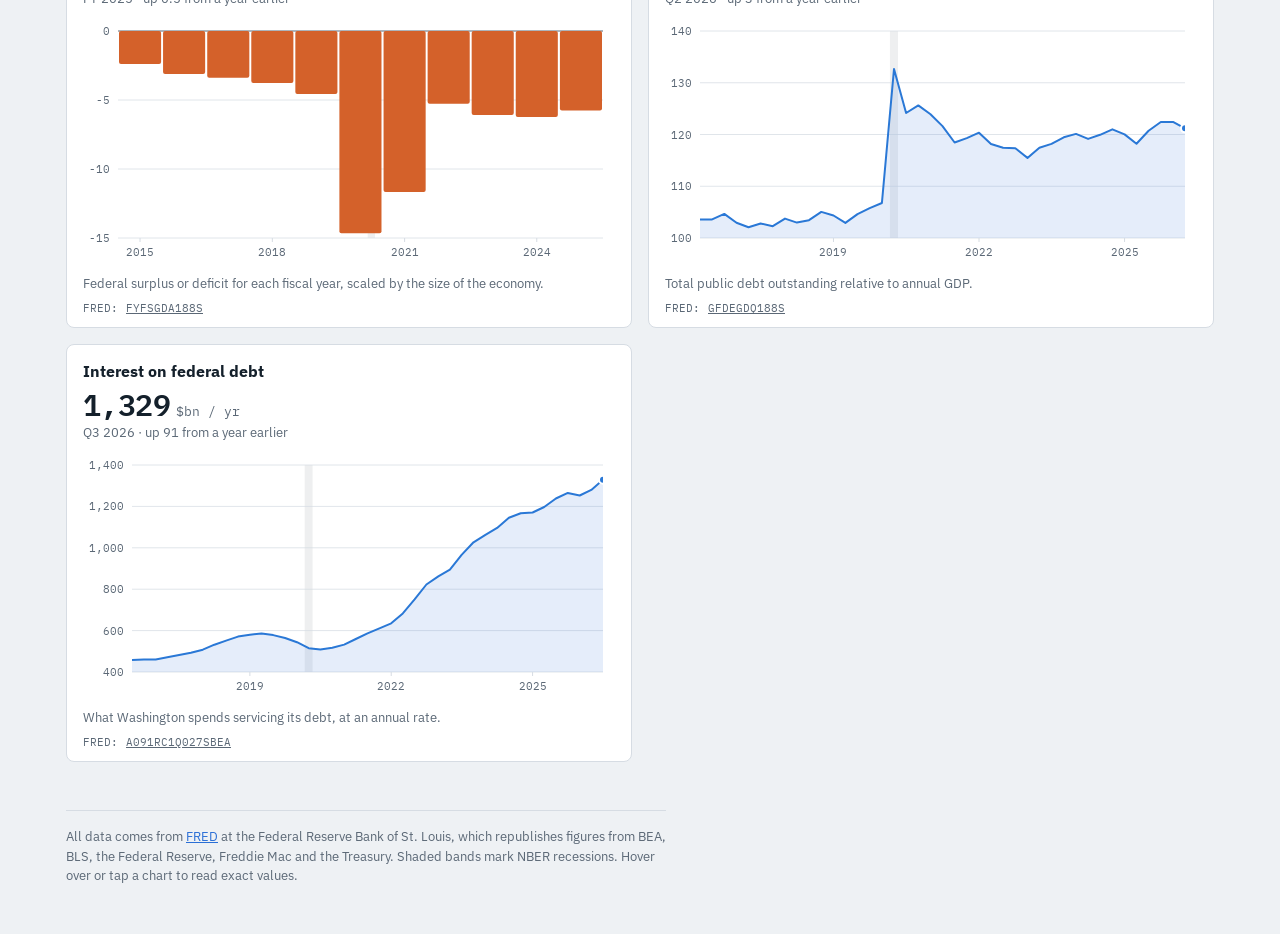
==== commit e358e1b4: "Show the Fed's latest projections in the inflation and growth answers Co-Authored-By: Claude Opus 5." ====
--- a/site/index.html
+++ b/site/index.html
@@ -36,6 +36,7 @@
 </footer>
 <script src="data/series.js"></script>
 <script src="data/earnings_summary.js"></script>
+<script src="data/fomc_sep.js"></script>
 <script src="app.js"></script>
 </body>
 </html>
--- a/site/styles.css
+++ b/site/styles.css
@@ -168,3 +168,20 @@
 .earn h3 { margin: 8px 0 6px; font: 700 18px/1.25 var(--display); }
 .earn p { margin: 0; font-size: 14px; color: var(--muted); }
 .earn .go { display: inline-block; margin-top: 10px; font-weight: 600; font-size: 14px; color: var(--accent); }
+
+/* Big questions */
+.questions { display: grid; grid-template-columns: repeat(2, minmax(0, 1fr)); gap: 16px; }
+@media (max-width: 900px) { .questions { grid-template-columns: minmax(0, 1fr); } }
+.question { display: flex; flex-direction: column; }
+.question h3 { margin: 10px 0 8px; font: 800 24px/1.15 var(--display); letter-spacing: -0.015em; }
+.question .answer { margin: 0 0 12px; font-size: 16px; font-weight: 600; line-height: 1.45; }
+.question h4 { margin: 14px 0 6px; font: 600 12px var(--mono); color: var(--muted); text-transform: uppercase; letter-spacing: 0.05em; }
+.qchart { border-top: 1px solid var(--line); padding-top: 4px; }
+.qchart .card-head h4 { margin: 8px 0 2px; }
+.qchart .meta { display: none; }
+.question .ev { margin: 0; padding-left: 18px; display: grid; gap: 6px; font-size: 14px; }
+.question .ev a { color: var(--accent); }
+.question .qnote { margin: 10px 0 0; font-size: 13px; color: var(--muted); font-style: italic; }
+.question .change { margin: 12px 0 0; padding: 10px 12px; background: var(--bg); border-radius: 6px; font-size: 13.5px; }
+.question .more { margin-top: auto; padding-top: 12px; color: var(--accent); font-size: 14px; font-weight: 600; text-decoration: none; }
+.question .more:hover { text-decoration: underline; }
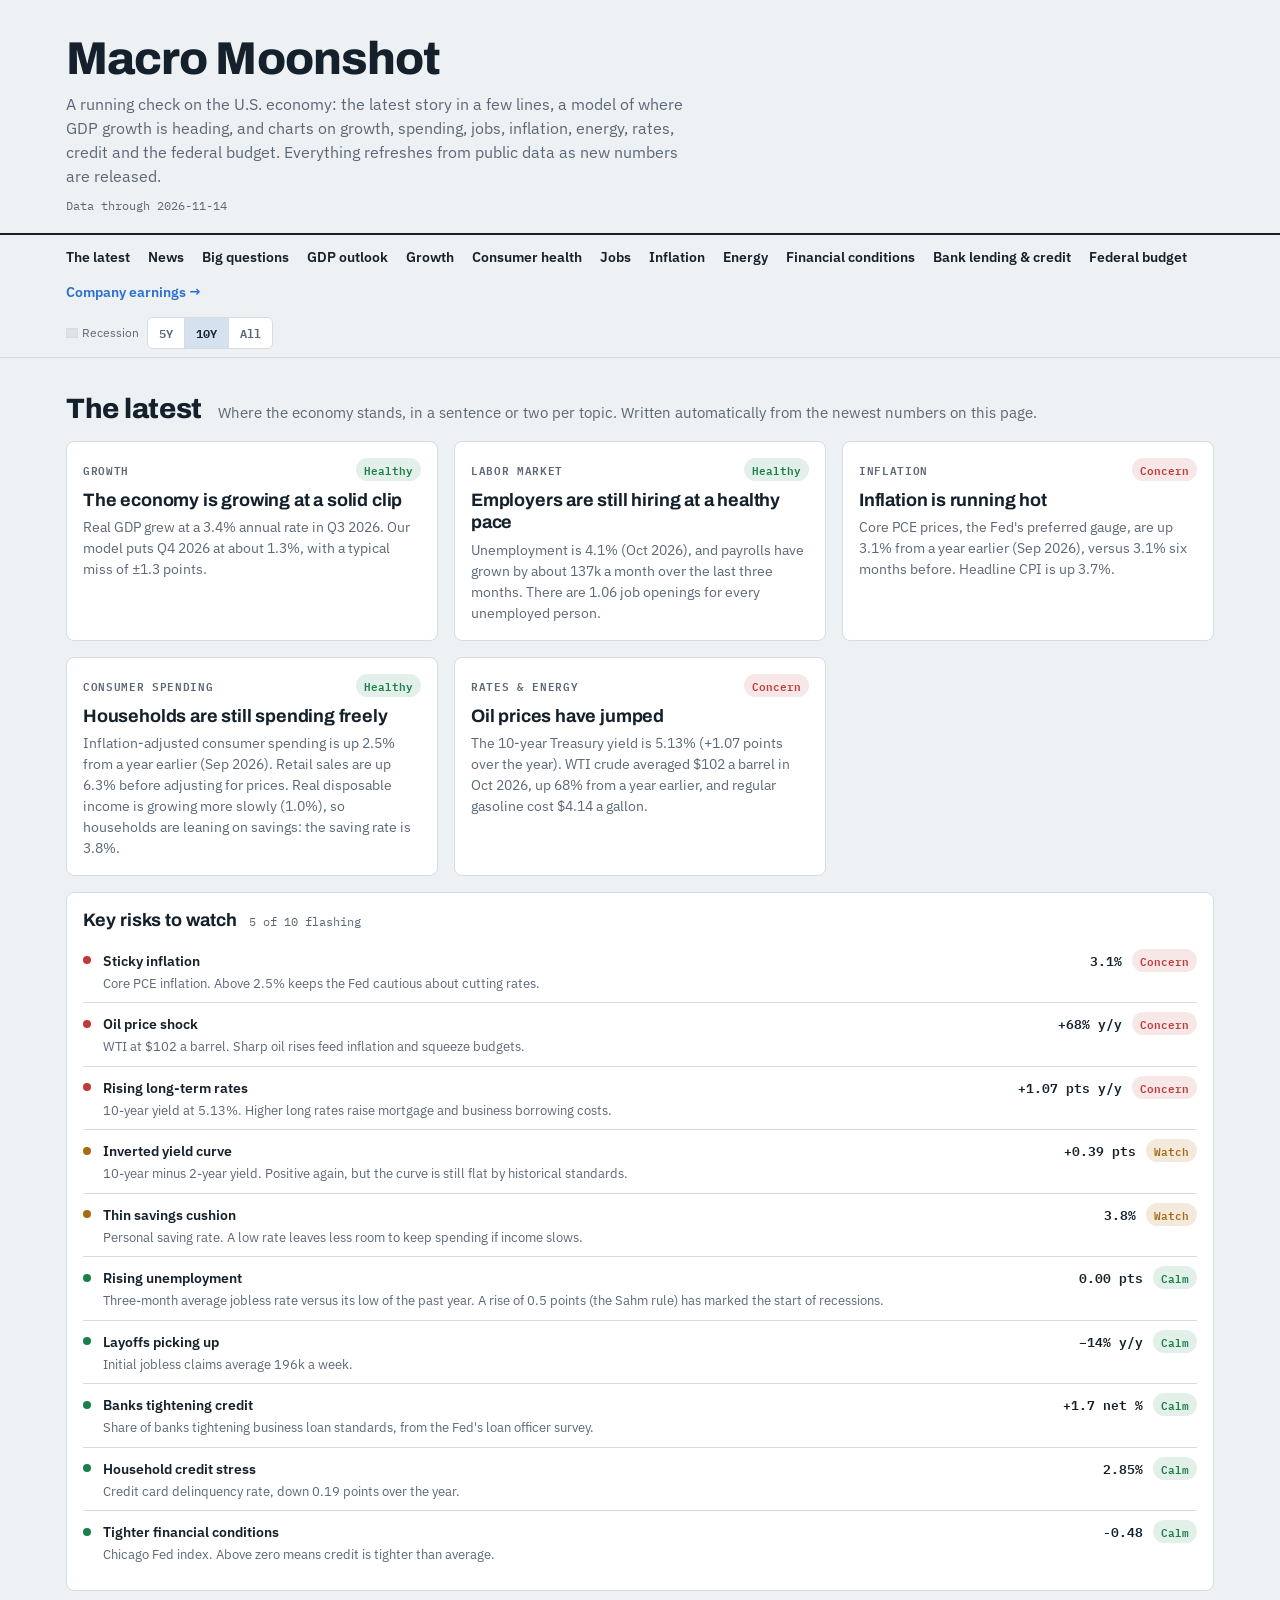
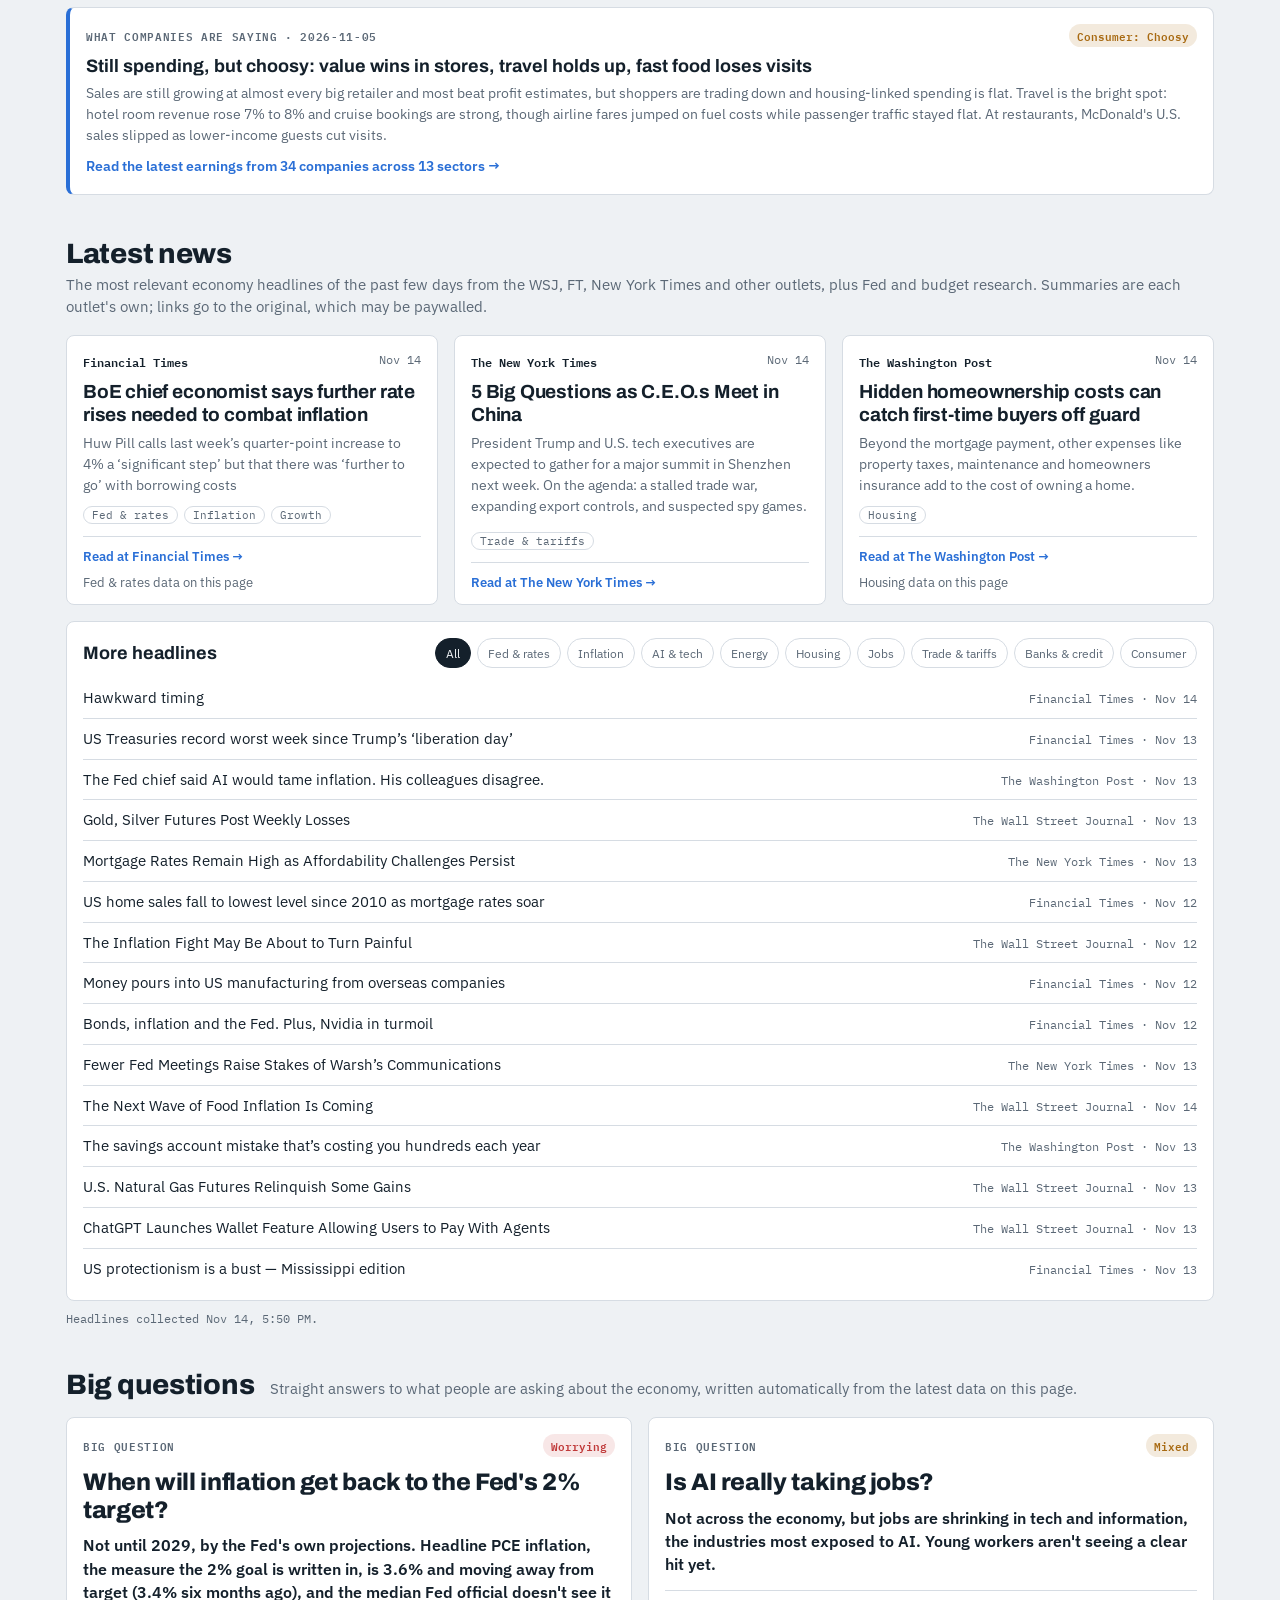
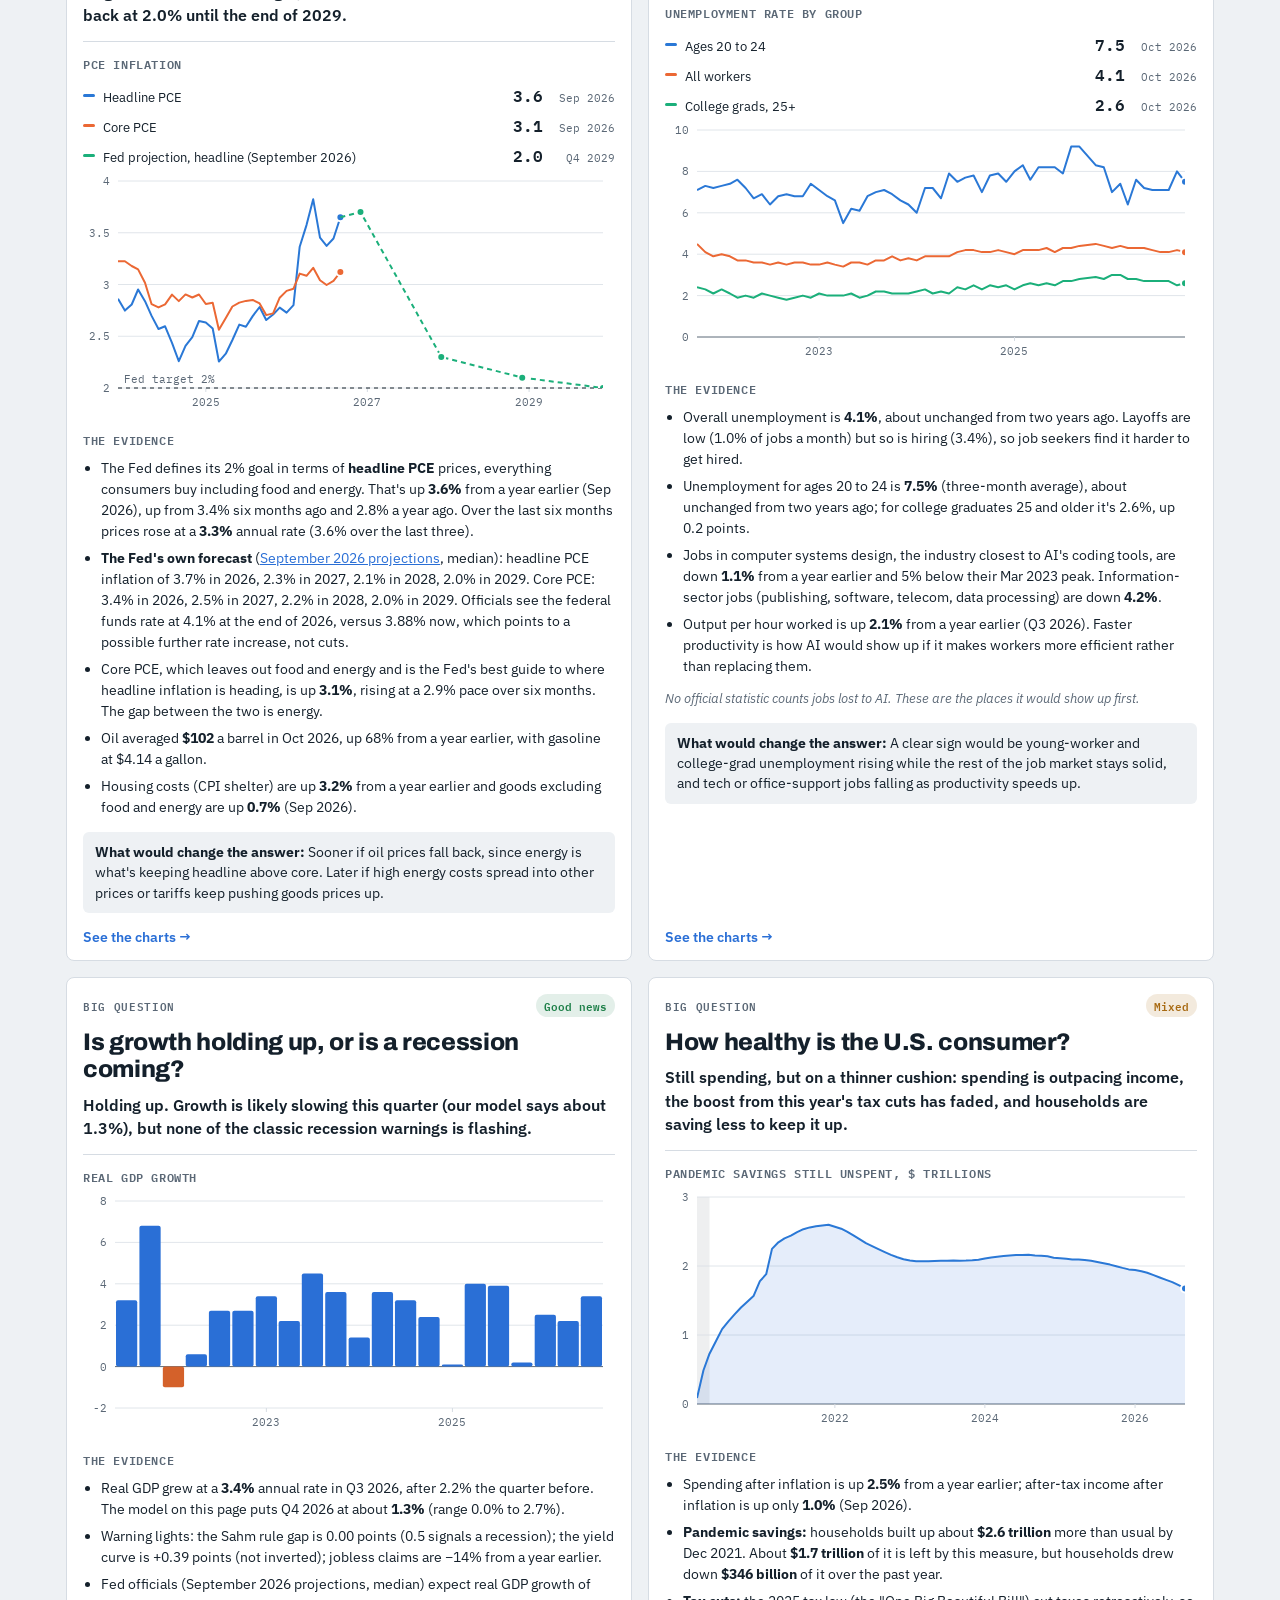
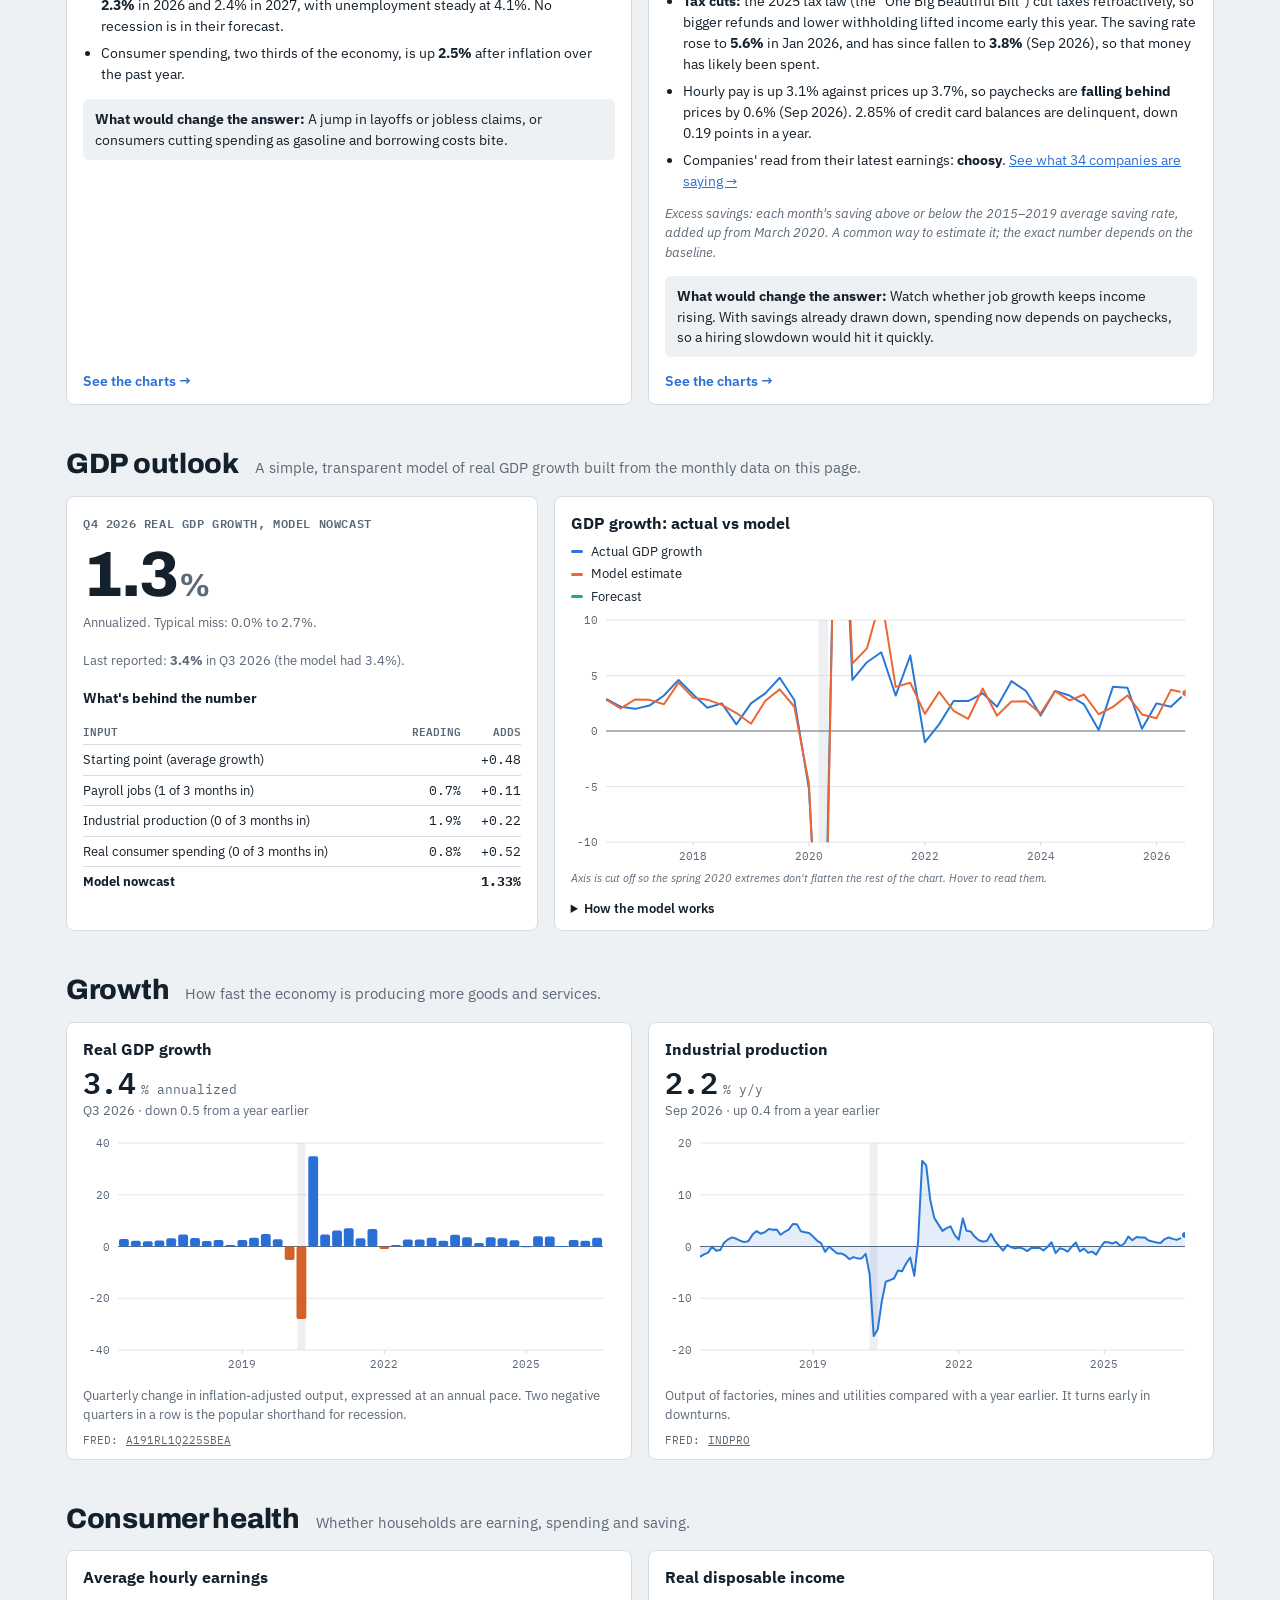
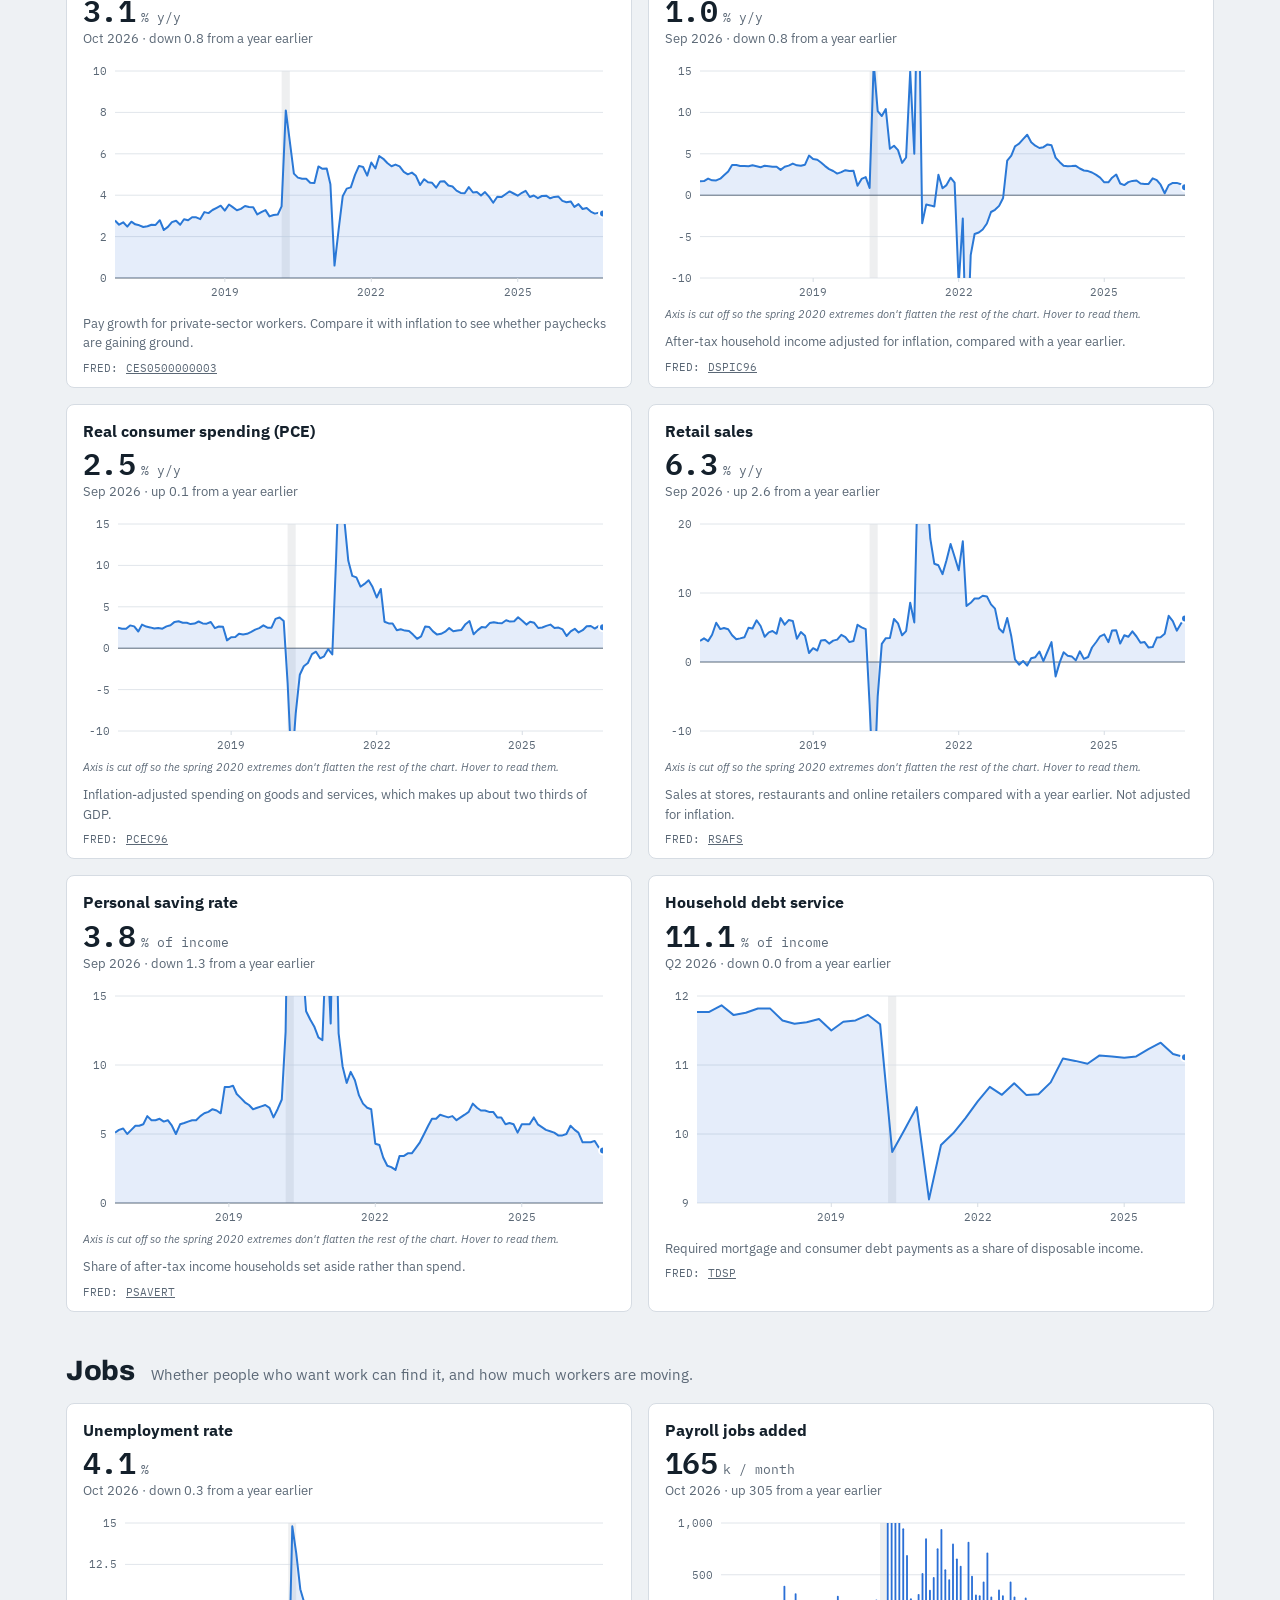
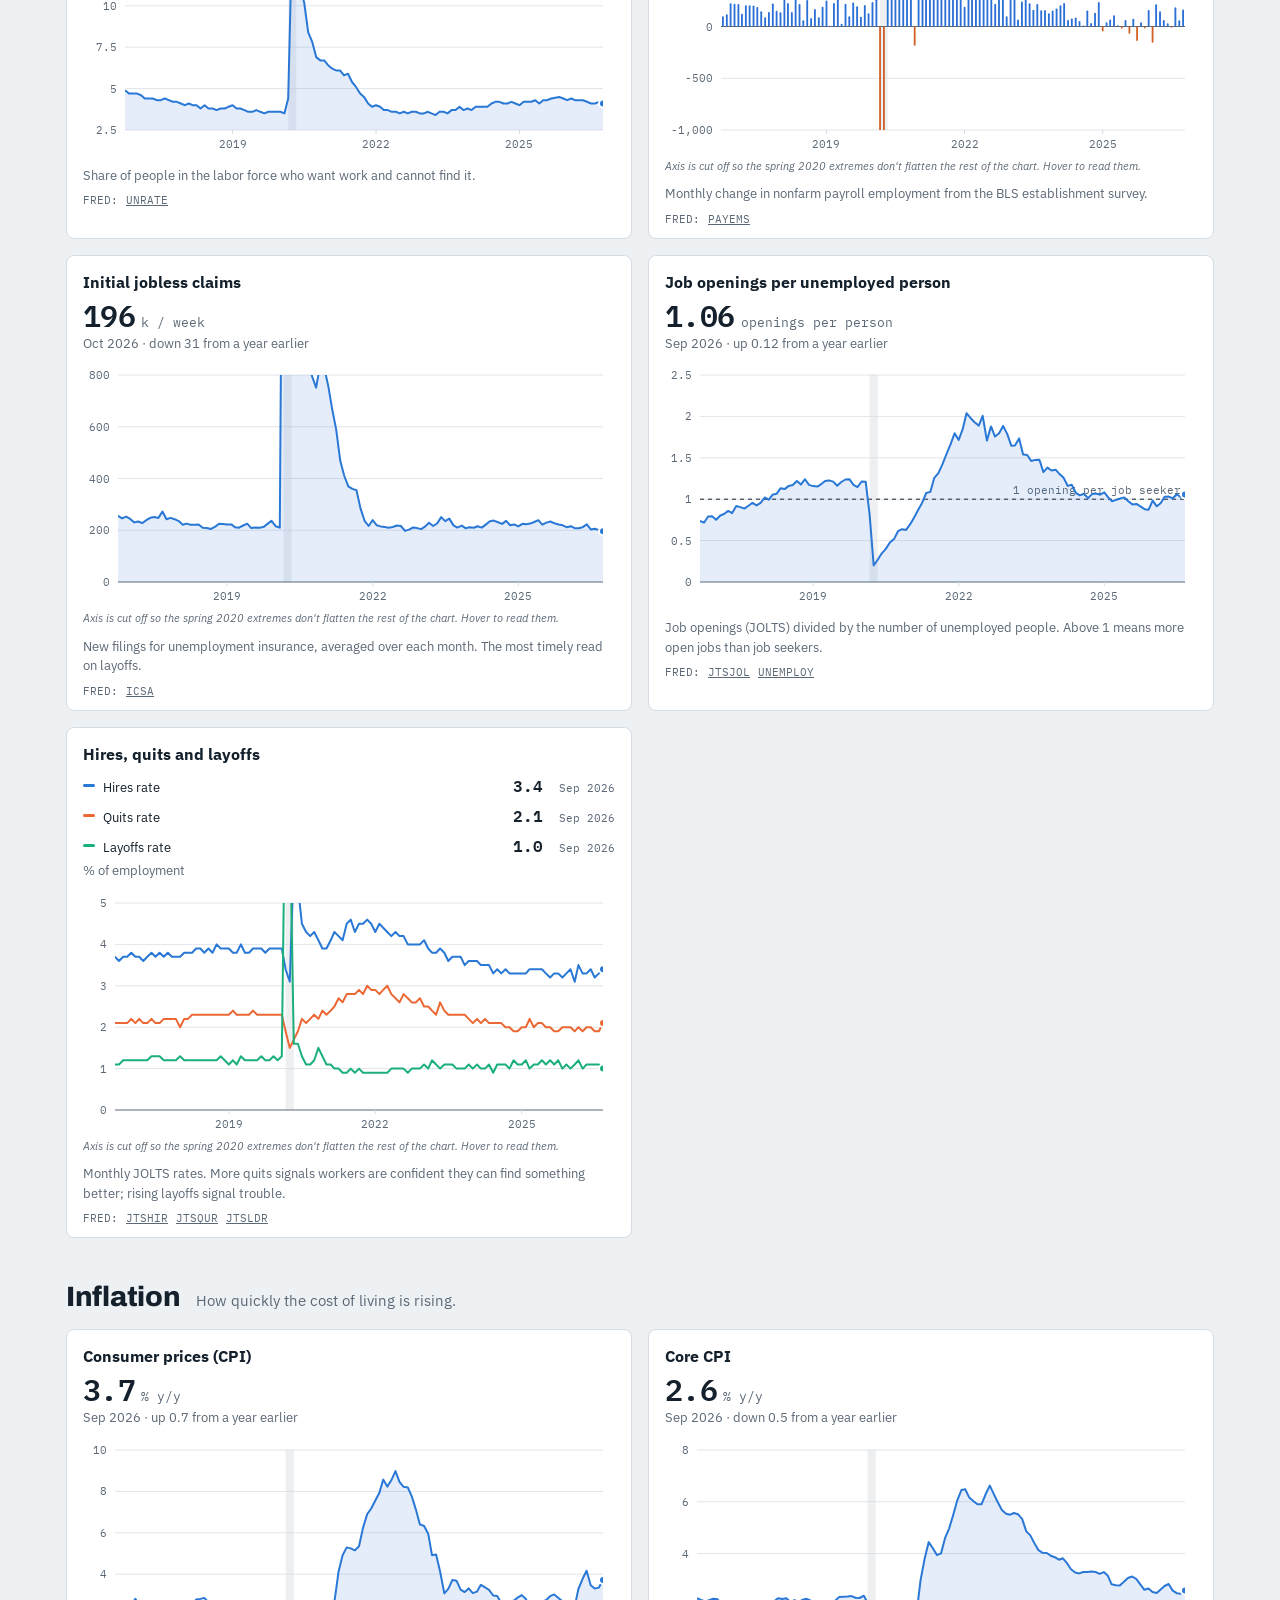
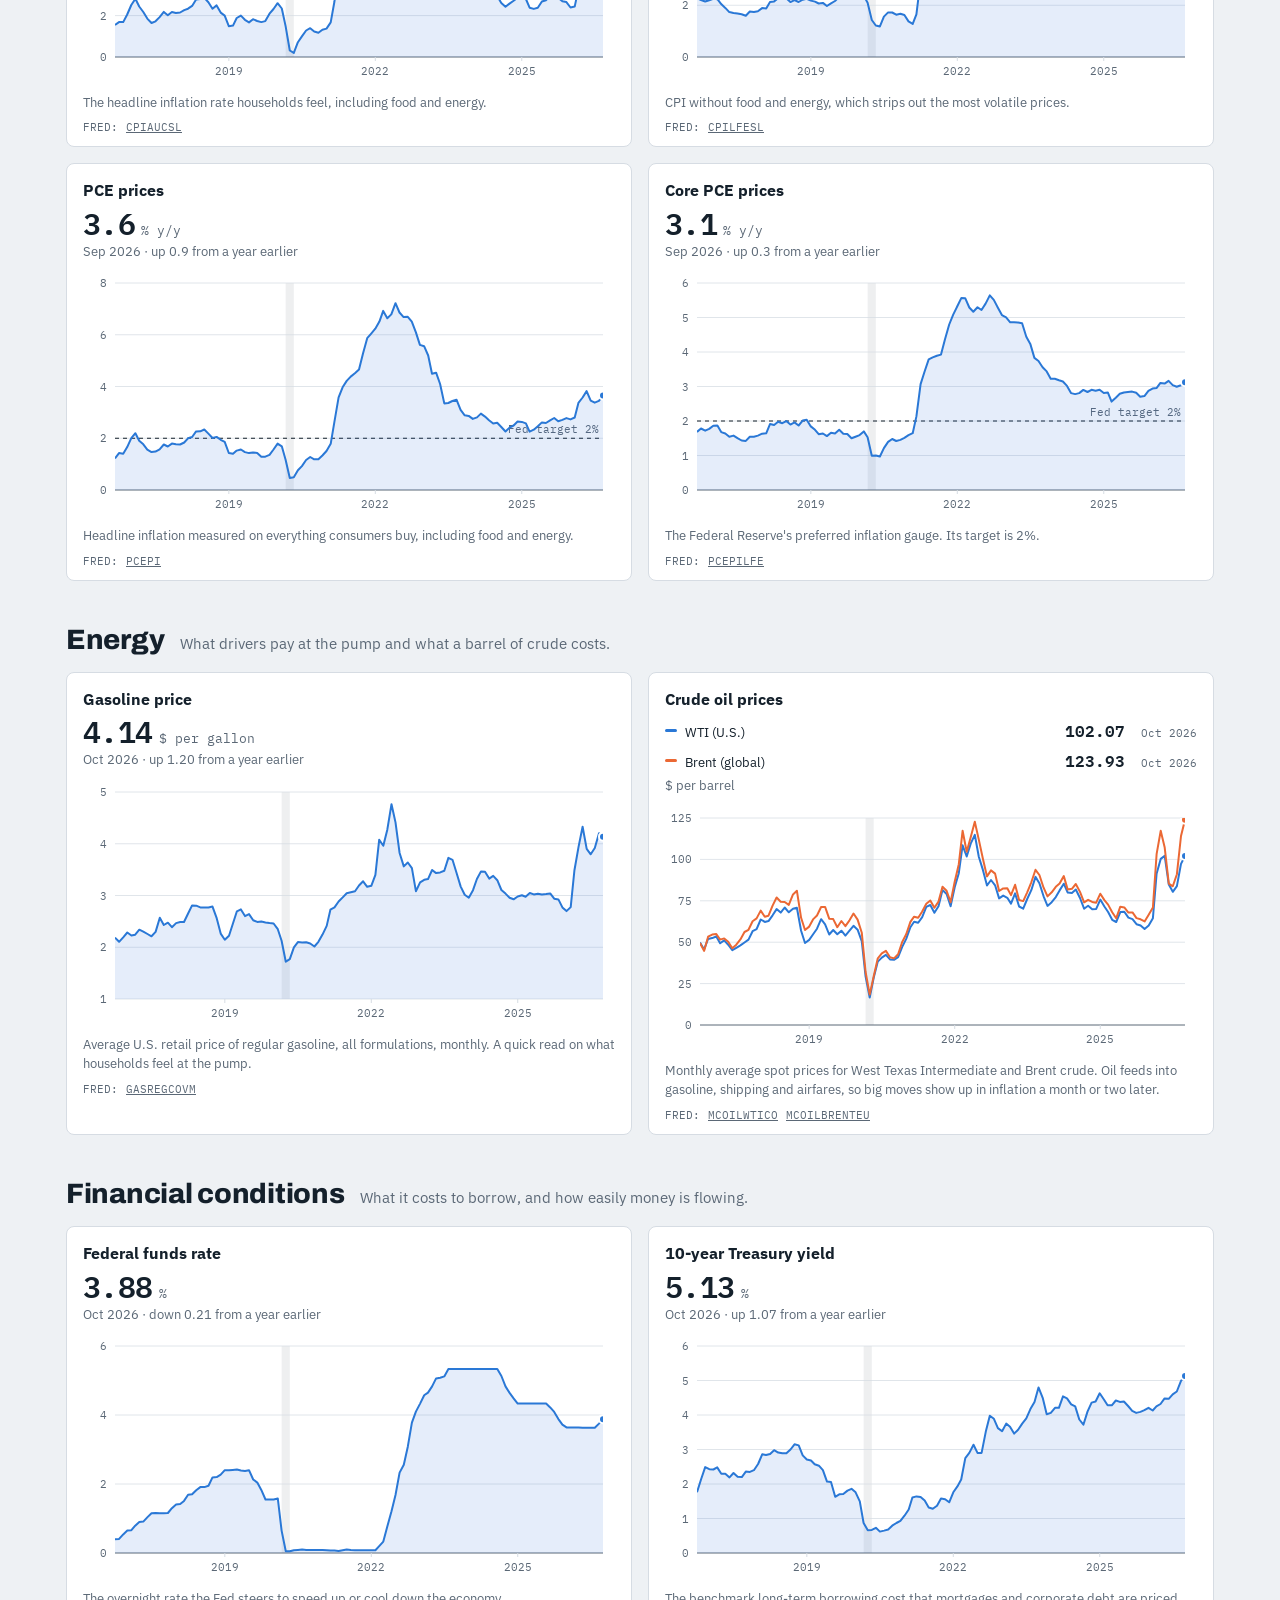
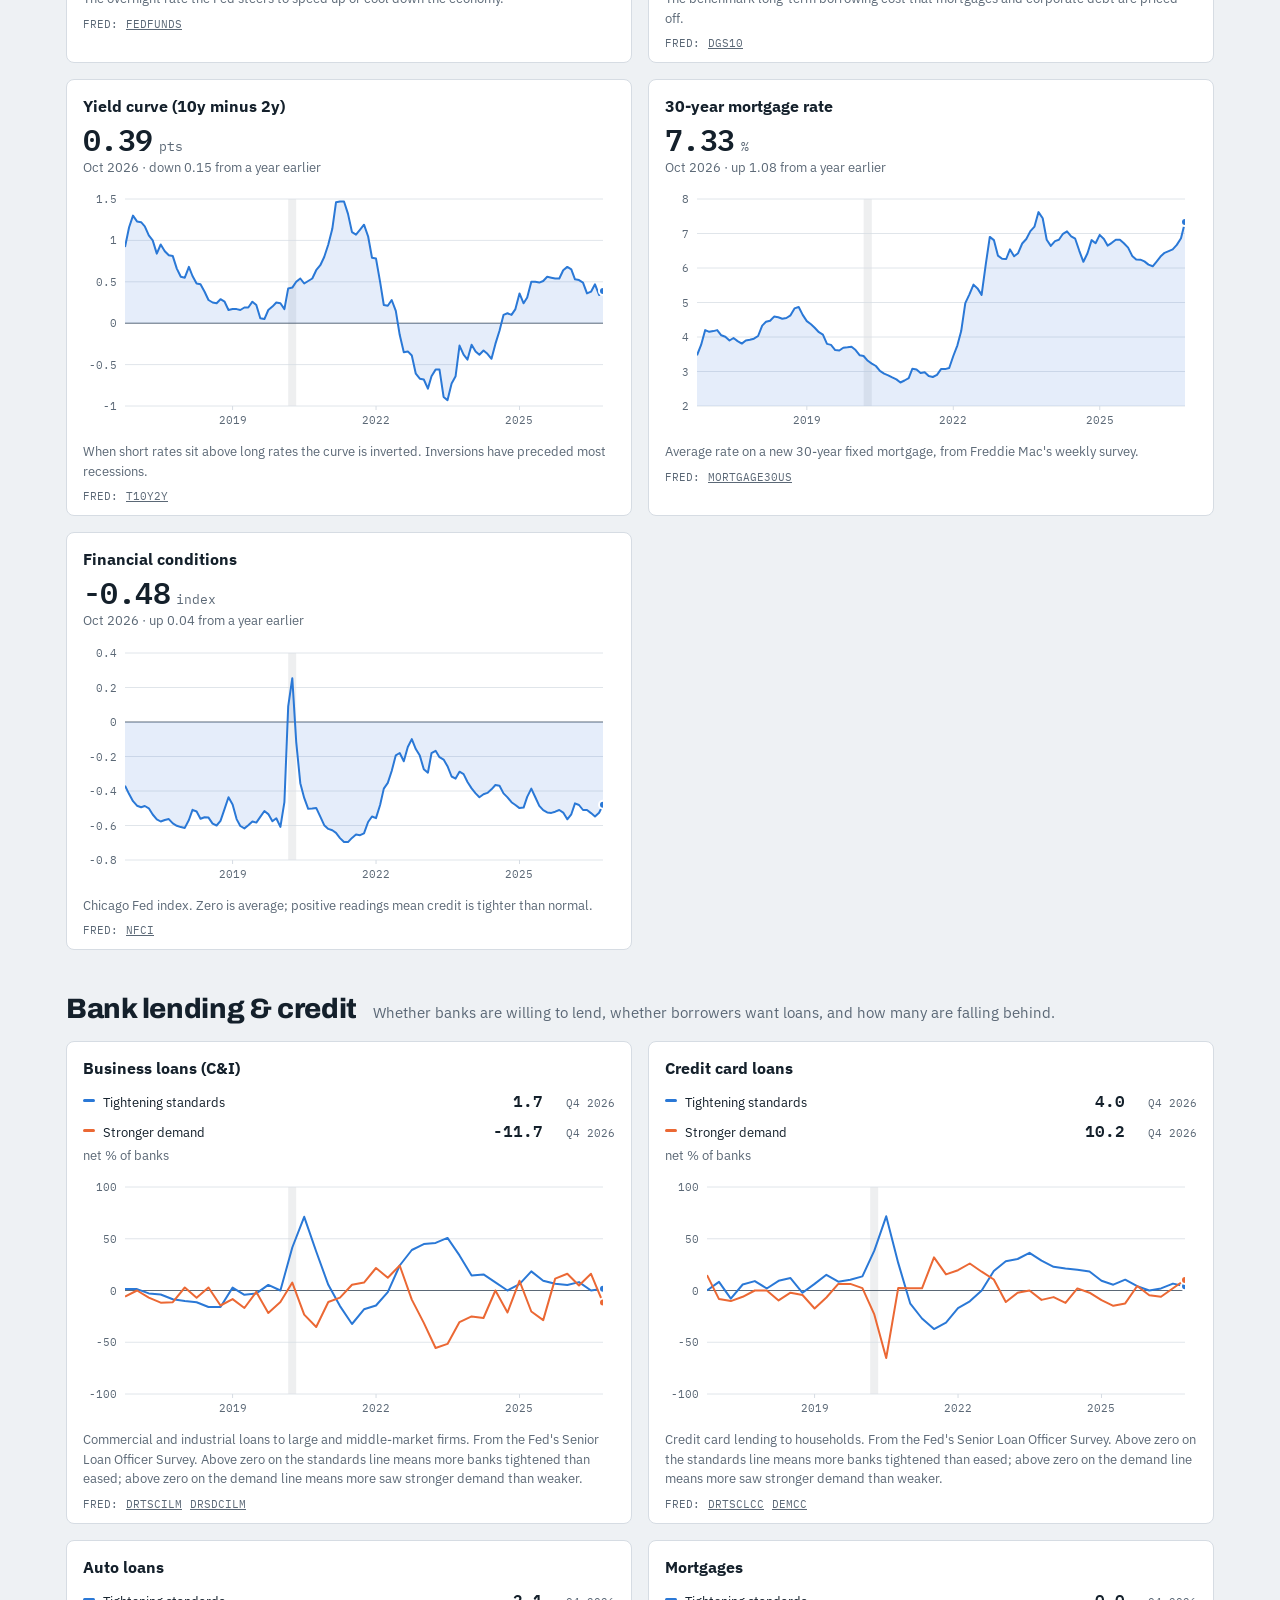
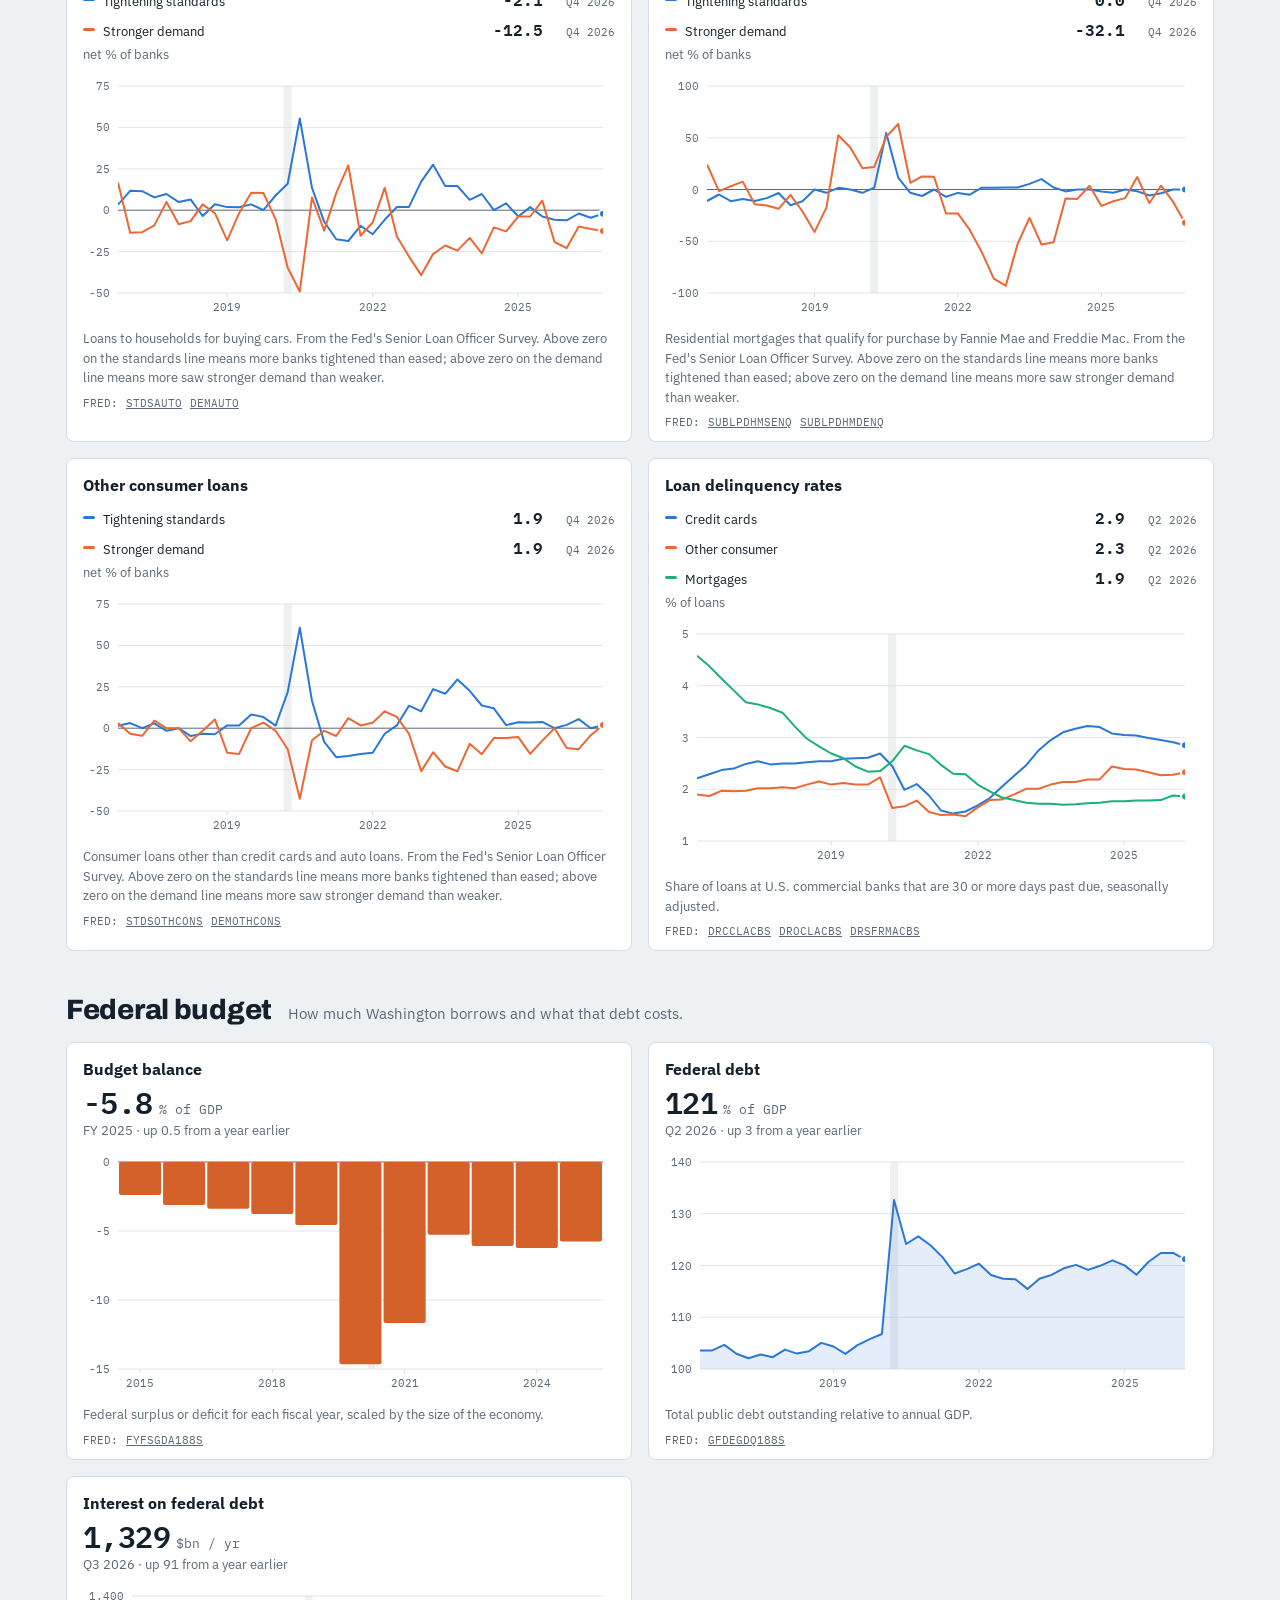
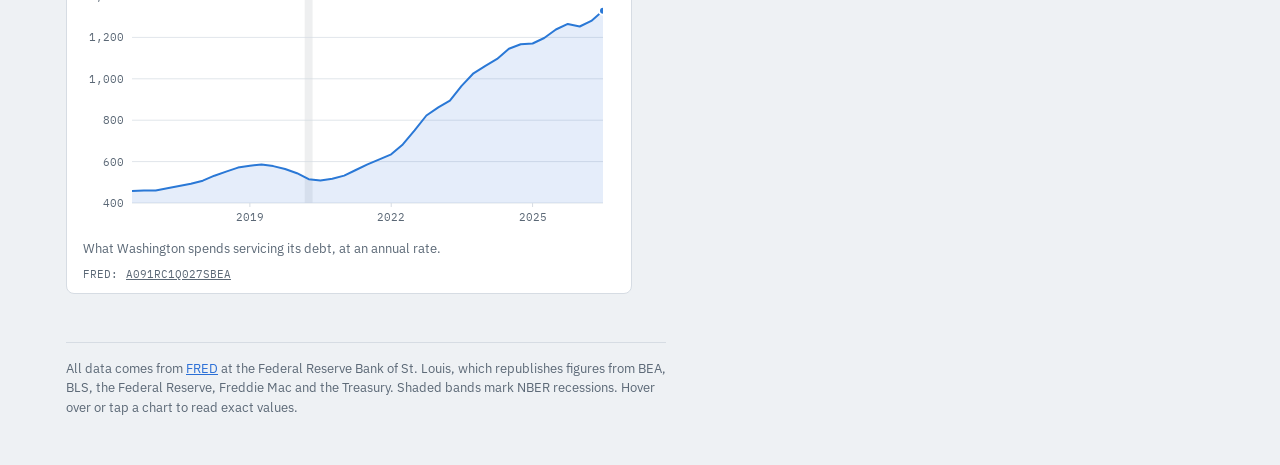
==== commit 0b7618f8: "Rename the site to Macro Moonshot Co-Authored-By: Claude Opus 5.5 <noreply@anthropic.com> Claude-Ses" ====
--- a/site/index.html
+++ b/site/index.html
@@ -3,14 +3,14 @@
 <head>
 <meta charset="utf-8">
 <meta name="viewport" content="width=device-width, initial-scale=1, viewport-fit=cover">
-<title>Macro Monitor</title>
+<title>Macro Moonshot</title>
 <meta name="description" content="A running check on the U.S. economy, built on FRED data.">
 <link rel="preconnect" href="https://fonts.googleapis.com"><link rel="preconnect" href="https://fonts.gstatic.com" crossorigin><link rel="stylesheet" href="https://fonts.googleapis.com/css2?family=Archivo:wght@600;800&family=IBM+Plex+Mono:wght@400;500;600&family=IBM+Plex+Sans:wght@400;600;700&display=swap">
 <link rel="stylesheet" href="styles.css">
 </head>
 <body>
 <header class="wrap mast">
-  <h1>Macro Monitor</h1>
+  <h1>Macro Moonshot</h1>
   <p>A running check on the U.S. economy: the latest story in a few lines, a model of where GDP growth is heading, and charts on growth, spending, jobs, inflation, energy, rates, credit and the federal budget. Everything refreshes from public data as new numbers are released.</p>
   <div class="updated" id="updated"></div>
 </header>
@@ -37,6 +37,7 @@
 <script src="data/series.js"></script>
 <script src="data/earnings_summary.js"></script>
 <script src="data/fomc_sep.js"></script>
+<script src="data/news.js"></script>
 <script src="app.js"></script>
 </body>
 </html>
--- a/site/styles.css
+++ b/site/styles.css
@@ -185,3 +185,34 @@
 .question .change { margin: 12px 0 0; padding: 10px 12px; background: var(--bg); border-radius: 6px; font-size: 13.5px; }
 .question .more { margin-top: auto; padding-top: 12px; color: var(--accent); font-size: 14px; font-weight: 600; text-decoration: none; }
 .question .more:hover { text-decoration: underline; }
+
+/* Latest news */
+.nfeats { display: grid; grid-template-columns: repeat(3, minmax(0, 1fr)); gap: 16px; }
+@media (max-width: 980px) { .nfeats { grid-template-columns: minmax(0, 1fr); } }
+.nfeat { gap: 0; }
+.nsrc { display: flex; justify-content: space-between; gap: 8px; font: 12px var(--mono); color: var(--muted); }
+.nsrc b { color: var(--ink); font-weight: 600; }
+.nfeat h3 { margin: 8px 0 6px; font: 700 19px/1.25 var(--display); letter-spacing: -0.01em; }
+.nfeat h3 a { color: var(--ink); text-decoration: none; }
+.nfeat h3 a:hover { color: var(--accent); text-decoration: underline; }
+.nfeat p { margin: 0 0 10px; font-size: 14px; color: var(--muted); }
+.ntags { display: flex; flex-wrap: wrap; gap: 6px; margin-top: auto; }
+.ntag { font: 11px var(--mono); color: var(--muted); border: 1px solid var(--line); border-radius: 999px; padding: 1px 8px; }
+.nfoot { display: flex; flex-wrap: wrap; justify-content: space-between; gap: 6px 12px; margin-top: 12px; padding-top: 10px; border-top: 1px solid var(--line); font-size: 13px; }
+.nfoot a { color: var(--accent); text-decoration: none; font-weight: 600; }
+.nfoot a + a { font-weight: 400; color: var(--muted); }
+.nfoot a:hover { text-decoration: underline; }
+.nmore { margin-top: 16px; }
+.nmore-head { display: flex; flex-wrap: wrap; align-items: center; justify-content: space-between; gap: 8px 16px; }
+.nmore-head h3 { margin: 0; font: 700 18px/1.25 var(--display); }
+.nfilter { display: flex; flex-wrap: wrap; gap: 6px; }
+.nfilter button { font: 12px var(--body); color: var(--muted); background: transparent; border: 1px solid var(--line); border-radius: 999px; padding: 4px 10px; cursor: pointer; min-height: 30px; }
+.nfilter button[aria-pressed="true"] { background: var(--ink); border-color: var(--ink); color: var(--bg); }
+.nlist { list-style: none; margin: 8px 0 0; padding: 0; }
+.nlist li { display: flex; flex-wrap: wrap; justify-content: space-between; align-items: baseline; gap: 2px 16px; padding: 9px 0; border-top: 1px solid var(--line); }
+.nlist li:first-child { border-top: 0; }
+.nlist li[hidden] { display: none; }
+.nlist a { color: var(--ink); text-decoration: none; font-size: 14.5px; flex: 1 1 320px; }
+.nlist a:hover { color: var(--accent); text-decoration: underline; }
+.nmeta { font: 12px var(--mono); color: var(--muted); white-space: nowrap; }
+.nupd { margin: 10px 0 0; font: 12px var(--mono); color: var(--muted); }
